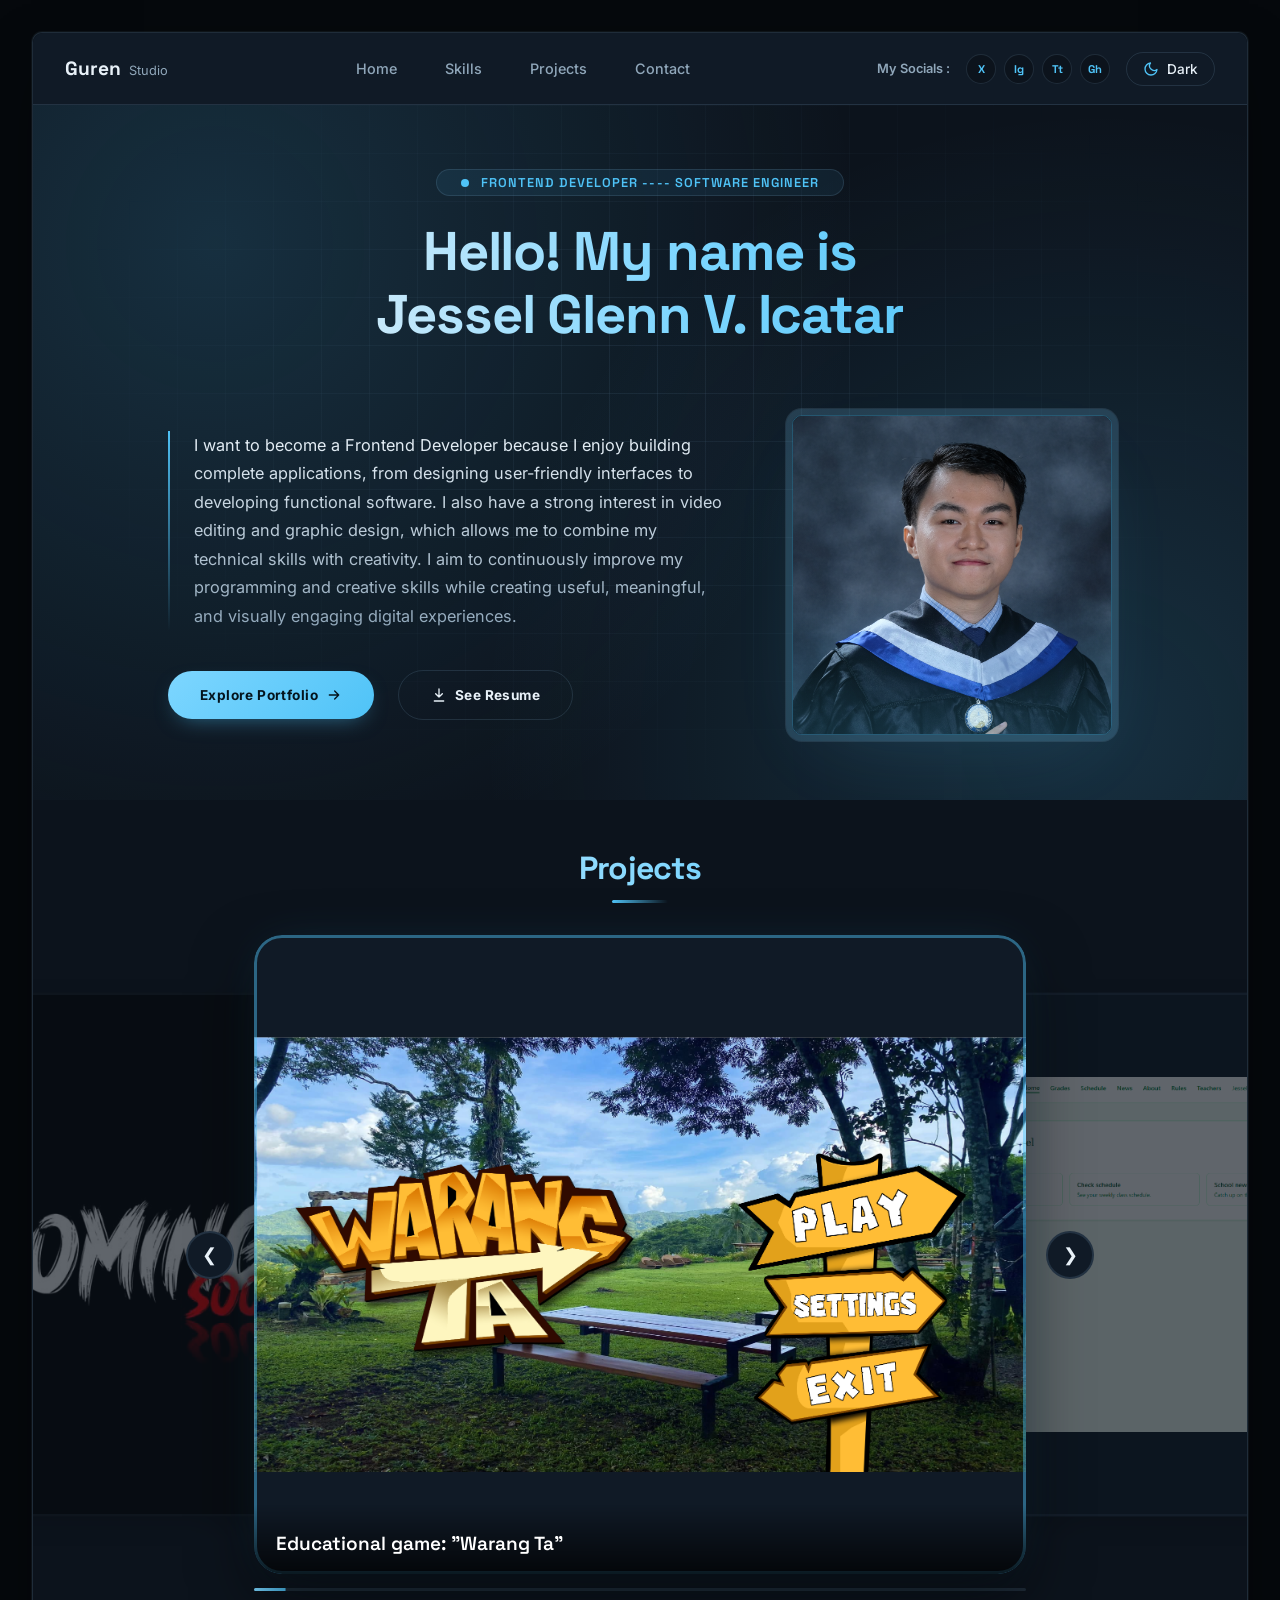
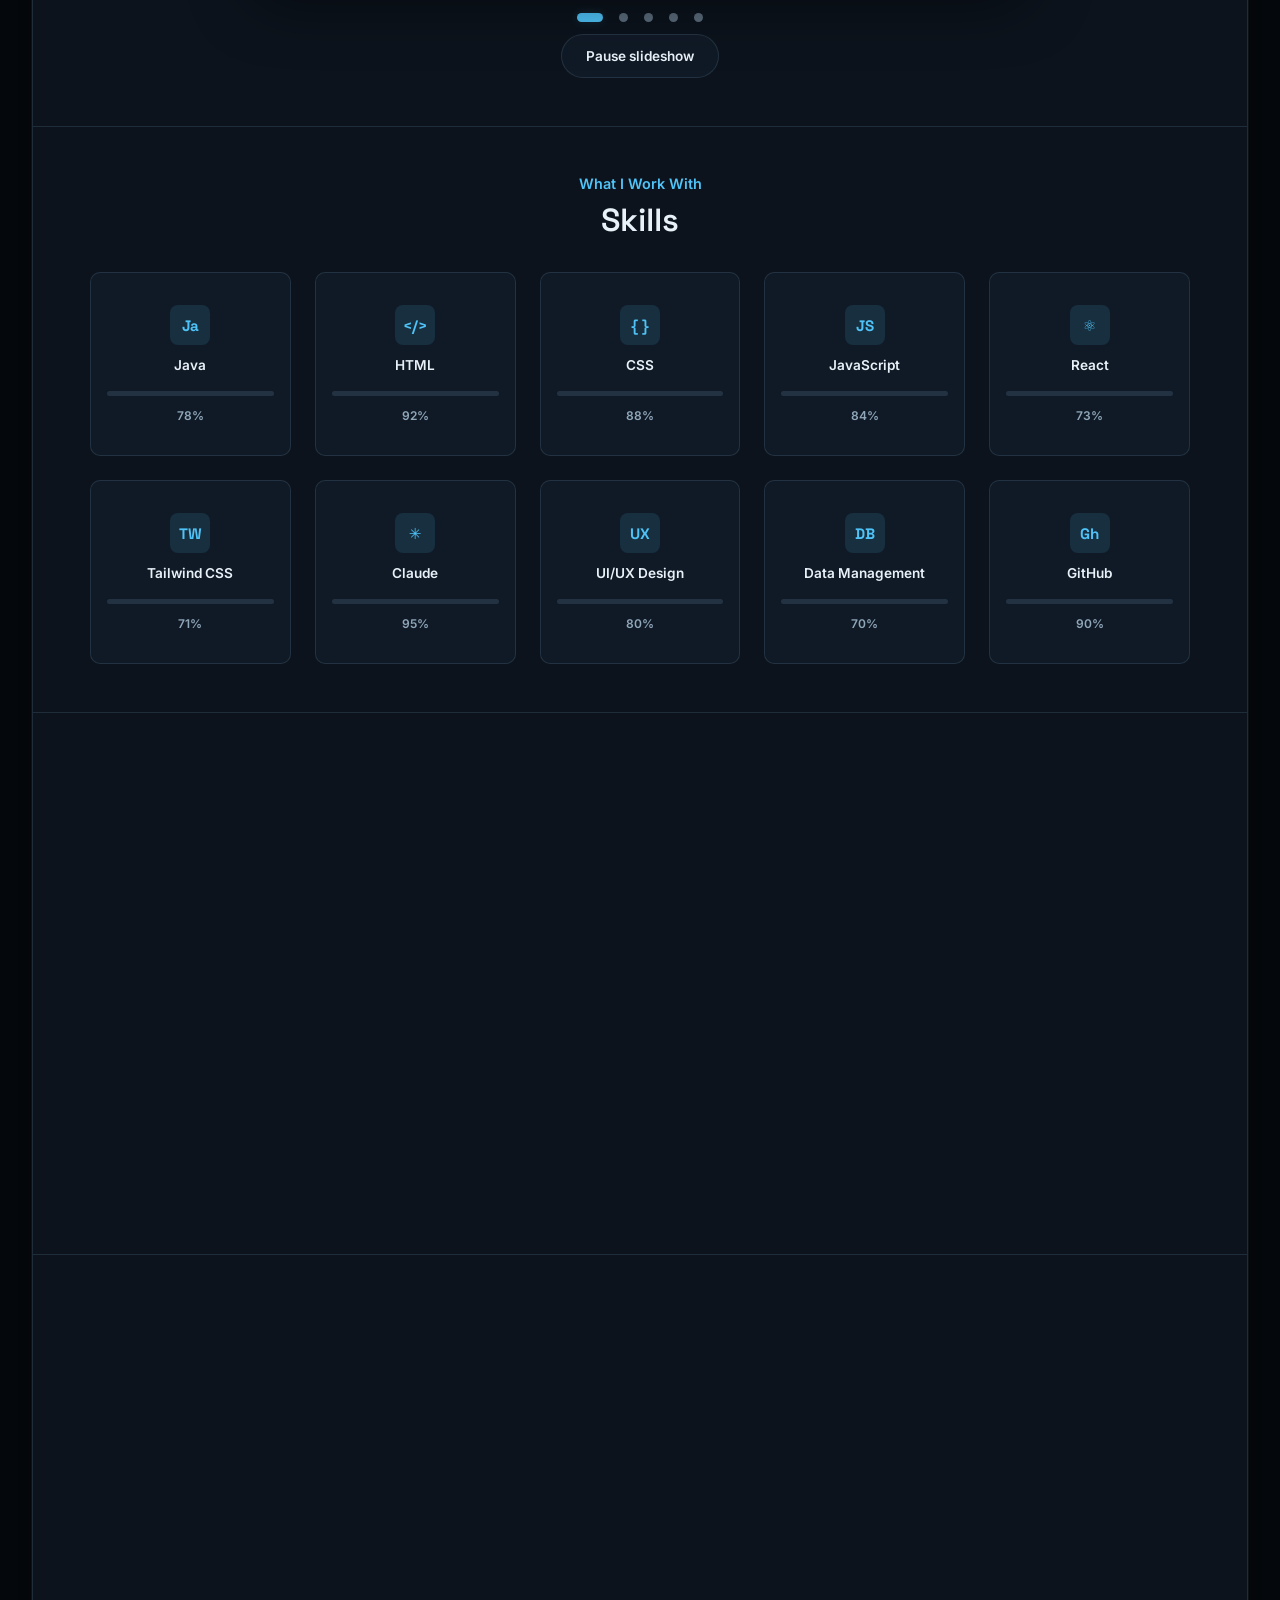
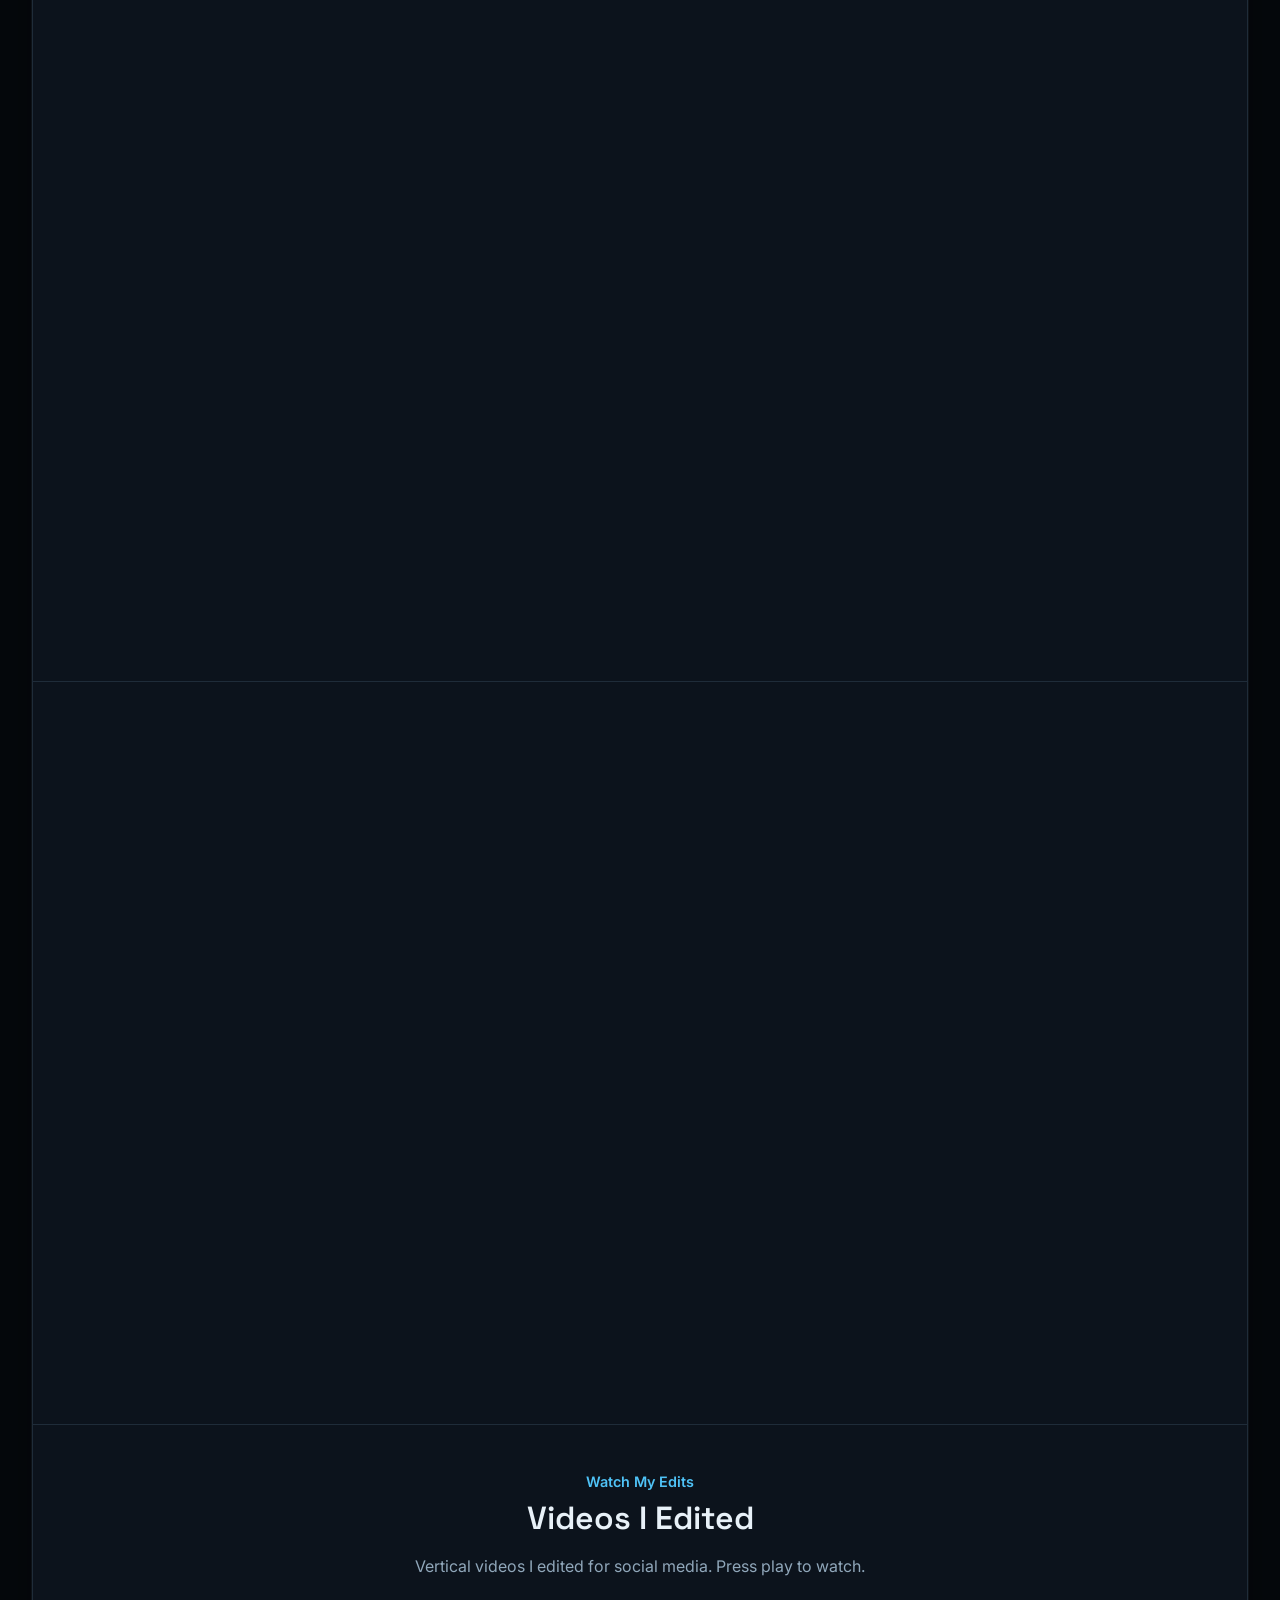
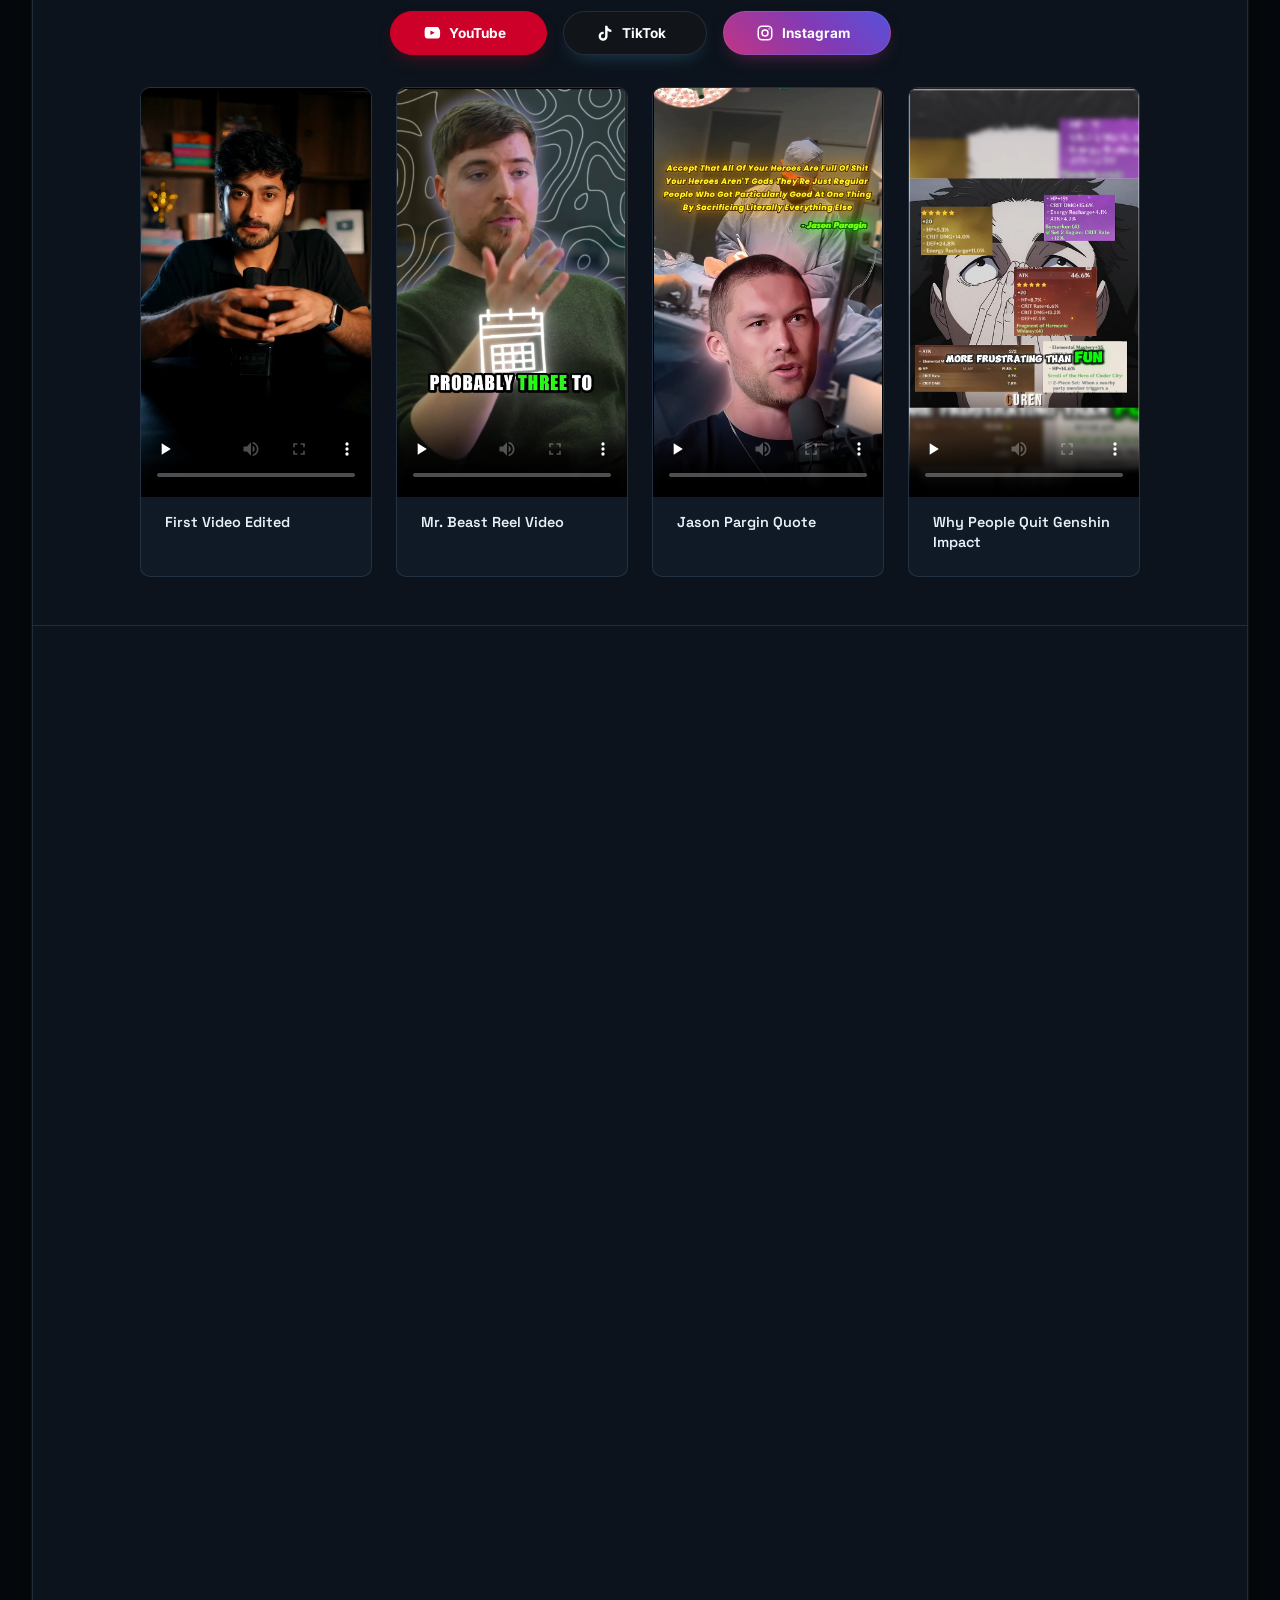
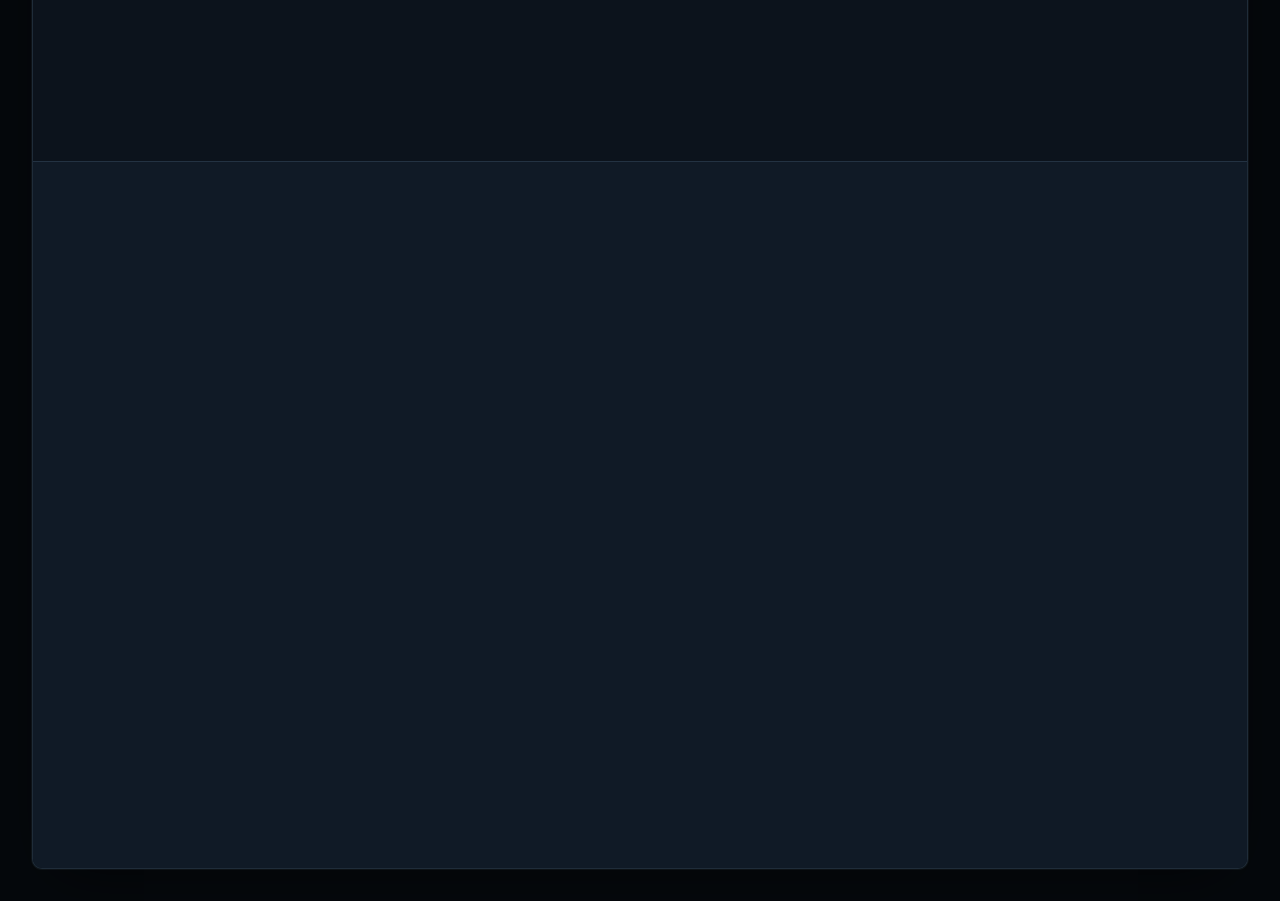
==== Components/index.html @ 1ee2975c "forgot to add video but now its fix" ====
<!DOCTYPE html>
<html lang="en">
<head>
    <meta charset="UTF-8">
    <meta name="viewport" content="width=device-width, initial-scale=1.0">
    <meta name="description" content="Portfolio of Jessel Glenn V. Icatar: frontend developer, video editor, and graphic designer from Kalibo, Aklan.">
    <meta name="theme-color" content="#05080c">
    <title>Guren Studio</title>

    <!-- Favicon: inline, so there is no extra request -->
    <link rel="icon" href="data:image/svg+xml,%3Csvg xmlns='http://www.w3.org/2000/svg' viewBox='0 0 32 32'%3E%3Crect width='32' height='32' rx='8' fill='%2305080c'/%3E%3Ccircle cx='16' cy='16' r='7' fill='%234fc3f7'/%3E%3C/svg%3E">

    <!-- Fonts: connect early, and load without blocking first paint -->
    <link rel="preconnect" href="https://fonts.googleapis.com">
    <link rel="preconnect" href="https://fonts.gstatic.com" crossorigin>
    <link rel="stylesheet" media="print" onload="this.media='all'"
          href="https://fonts.googleapis.com/css2?family=Inter:wght@400..700&family=Space+Grotesk:wght@500..700&display=swap">
    <noscript>
        <link rel="stylesheet" href="https://fonts.googleapis.com/css2?family=Inter:wght@400..700&family=Space+Grotesk:wght@500..700&display=swap">
    </noscript>

    <!-- CSS: one file (the slider styles are inside main.css now) -->
    <link rel="stylesheet" href="/CSS_Folder/main.css">

    <!-- The hero photo is the largest thing on screen, so fetch it first -->
    <link rel="preload" as="image" href="/images/Gradpic2.JPG" fetchpriority="high">
</head>
<body>
    <a class="skip-link" href="#main">Skip to content</a>

    <div class="main-section">

        <!-- ============================================
             HEADER
             ============================================ -->
        <header class="header-section">

            <div class="left-header-section">
                <span class="logo-name">Guren</span>
                <p>Studio</p>
            </div>

            <nav class="center-header-section" aria-label="Main">
                <a href="#home">Home</a>
                <a href="#skills">Skills</a>
                <a href="#projects">Projects</a>
                <a href="#contact">Contact</a>
            </nav>

            <div class="right-header-section">
                <p class="socials-label">My Socials :</p>
                <div class="social-section">
                    <a href="https://x.com/acting_guren" target="_blank" rel="noopener noreferrer" class="header-social-icon" aria-label="X (Twitter), opens in a new tab"><span aria-hidden="true">X</span></a>
                    <a href="https://www.instagram.com/guren_senpai_tv/" target="_blank" rel="noopener noreferrer" class="header-social-icon" aria-label="Instagram, opens in a new tab"><span aria-hidden="true">Ig</span></a>
                    <a href="https://www.tiktok.com/@guren_senpai" target="_blank" rel="noopener noreferrer" class="header-social-icon" aria-label="TikTok, opens in a new tab"><span aria-hidden="true">Tt</span></a>
                    <a href="https://github.com/Gen67" target="_blank" rel="noopener noreferrer" class="header-social-icon" aria-label="GitHub, opens in a new tab"><span aria-hidden="true">Gh</span></a>
                </div>

                <button type="button" class="theme-toggle" id="themeToggle" aria-label="Toggle light and dark mode" aria-pressed="false">
                    <svg id="themeIcon" viewBox="0 0 24 24" fill="none" stroke-width="2" stroke-linecap="round" stroke-linejoin="round" aria-hidden="true"></svg>
                    <span id="themeLabel">Dark</span>
                </button>
            </div>

        </header>

        <main id="main" tabindex="-1">

            <!-- ============================================
                 INTRO
                 ============================================ -->
            <section class="intro-section" id="home" aria-labelledby="intro-title">
                <div class="intro-text">
                    <p>Frontend Developer ---- Software Engineer</p>
                    <h1 id="intro-title">Hello! My name is Jessel Glenn V. Icatar</h1>
                </div>

                <div class="intro-details">
                    <div class="details-section">
                        <div class="details-text">
                            <p>I want to become a Frontend Developer because I enjoy building complete applications, from designing user-friendly interfaces to developing functional software. I also have a strong interest in video editing and graphic design, which allows me to combine my technical skills with creativity. I aim to continuously improve my programming and creative skills while creating useful, meaningful, and visually engaging digital experiences.</p>
                        </div>
                        <div class="button-intro-area">
                            <button type="button" class="btn-explore" id="exploreBtn">
                                Explore Portfolio
                                <svg viewBox="0 0 24 24" fill="none" stroke="currentColor" stroke-width="2" stroke-linecap="round" stroke-linejoin="round" aria-hidden="true">
                                    <path d="M5 12h14M13 6l6 6-6 6"></path>
                                </svg>
                            </button>

                            <a href="/images/Jessel-Glenn-Icatar-Resume.pdf" download="Jessel-Glenn-Icatar-Resume.pdf" class="btn-resume">
                                <svg viewBox="0 0 24 24" fill="none" stroke="currentColor" stroke-width="2" stroke-linecap="round" stroke-linejoin="round" aria-hidden="true">
                                    <path d="M12 3v12M7 10l5 5 5-5M5 21h14"></path>
                                </svg>
                                See Resume
                            </a>
                        </div>
                    </div>

                    <div class="my-image-frame">
                        <img src="/images/Gradpic2.JPG"
                             alt="Portrait of Jessel Glenn Icatar in a graduation gown"
                             class="my-image" fetchpriority="high" decoding="async">
                    </div>
                </div>
            </section>


            <!-- ============================================
                 PROJECTS SLIDER
                 ============================================ -->
            <section class="slider-wrap" id="projects" aria-labelledby="projects-title">
                <h2 id="projects-title">Projects</h2>

                <div class="slider" id="slider" tabindex="0" role="region" aria-roledescription="carousel" aria-label="Projects">
                    <div class="slides" id="slides">

                        <div class="slide" role="group" aria-roledescription="slide" aria-label="1 of 5">
                            <img src="../images/warangta.png"
                                 alt="Warang Ta game screenshot" decoding="async">
                            <div class="slide-frame-border"></div>
                            <div class="slide-caption">Educational game: "Warang Ta"</div>
                            <div class="slide-hover-info">
                                <h3 class="hover-info-title">Warang Ta</h3>
                                <p class="hover-info-desc">Warang Ta is an educational game about the history, culture, language, and tourist attractions of Kalibo, Aklan, featuring interactive quizzes and mini-games.</p>
                            </div>
                        </div>

                        <div class="slide" role="group" aria-roledescription="slide" aria-label="2 of 5">
                            <img src="../images/Enrollment.png"
                                 alt="Online enrollment system screenshot" decoding="async">
                            <div class="slide-frame-border"></div>
                            <div class="slide-caption">Online Enrollment System</div>
                            <div class="slide-hover-info">
                                <h3 class="hover-info-title">Online Enrollment</h3>
                                <p class="hover-info-desc">An online enrollment system where students can enroll, check grades, view schedules, and read school updates. Teachers can post schedules, grades, and school updates.</p>
                            </div>
                        </div>

                        <div class="slide" role="group" aria-roledescription="slide" aria-label="3 of 5">
                            <img src="../images/videoEditing.png"
                                 alt="Video editing sample" decoding="async">
                            <div class="slide-frame-border"></div>
                            <div class="slide-caption">Video Editing</div>
                            <div class="slide-hover-info">
                                <h3 class="hover-info-title">Video Editor</h3>
                                <p class="hover-info-desc">I edit videos for Shorts, Reels, and TikTok, with good pacing, color grading, and sound design.</p>
                            </div>
                        </div>

                        <div class="slide" role="group" aria-roledescription="slide" aria-label="4 of 5">
                            <img src="../images/TrackingSystem.png"
                                 alt="" decoding="async">
                            <div class="slide-frame-border"></div>
                            <div class="slide-caption">Tracking System</div>
                            <div class="slide-hover-info">
                                <h3 class="hover-info-title">Contract Tracking System</h3>
                                <p class="hover-info-desc">Developed a contract tracking system for PGSO to monitor contract status, track
                                                        required documents, and organize contract records. Designed the system to help
                                                        staff quickly check contract progress and identify incomplete requirements,
                                                        improving the efficiency of contract monitoring and document management</p>
                            </div>
                        </div>

                        <div class="slide" role="group" aria-roledescription="slide" aria-label="5 of 5">
                            <img src="../images/Coming soon.png"
                                 alt="" decoding="async">
                            <div class="slide-frame-border"></div>
                            <div class="slide-caption">Coming Soon</div>
                            <div class="slide-hover-info">
                                <h3 class="hover-info-title">Coming Soon</h3>
                                <p class="hover-info-desc">Another project is on the way.</p>
                            </div>
                        </div>

                    </div>

                    <button type="button" class="nav-btn prev-btn" id="prevBtn" aria-label="Previous slide">&#10094;</button>
                    <button type="button" class="nav-btn next-btn" id="nextBtn" aria-label="Next slide">&#10095;</button>
                </div>

                <div class="progress-track" aria-hidden="true">
                    <div class="progress-bar" id="progressBar"></div>
                </div>

                <div class="dots" id="dots"></div>

                <button type="button" class="slider-pause" id="pauseBtn">Pause slideshow</button>
            </section>

            <!-- ============================================
                 SKILLS
                 ============================================ -->
            <section class="skills-section" id="skills" aria-labelledby="skills-title">
                <div class="skills-heading">
                    <span class="eyebrow">What I Work With</span>
                    <h2 id="skills-title">Skills</h2>
                </div>

                <div class="skills-grid">
                    <div class="skill-card">
                        <div class="skill-icon" aria-hidden="true">Ja</div>
                        <p class="skill-name">Java</p>
                        <div class="skill-bar-track" aria-hidden="true">
                            <div class="skill-bar-fill" data-fill="78"></div>
                        </div>
                        <span class="skill-percent">78%</span>
                    </div>
                    <div class="skill-card">
                        <div class="skill-icon" aria-hidden="true">&lt;/&gt;</div>
                        <p class="skill-name">HTML</p>
                        <div class="skill-bar-track" aria-hidden="true">
                            <div class="skill-bar-fill" data-fill="92"></div>
                        </div>
                        <span class="skill-percent">92%</span>
                    </div>
                    <div class="skill-card">
                        <div class="skill-icon" aria-hidden="true">{ }</div>
                        <p class="skill-name">CSS</p>
                        <div class="skill-bar-track" aria-hidden="true">
                            <div class="skill-bar-fill" data-fill="88"></div>
                        </div>
                        <span class="skill-percent">88%</span>
                    </div>
                    <div class="skill-card">
                        <div class="skill-icon" aria-hidden="true">JS</div>
                        <p class="skill-name">JavaScript</p>
                        <div class="skill-bar-track" aria-hidden="true">
                            <div class="skill-bar-fill" data-fill="84"></div>
                        </div>
                        <span class="skill-percent">84%</span>
                    </div>
                    <div class="skill-card">
                        <div class="skill-icon" aria-hidden="true">⚛</div>
                        <p class="skill-name">React</p>
                        <div class="skill-bar-track" aria-hidden="true">
                            <div class="skill-bar-fill" data-fill="73"></div>
                        </div>
                        <span class="skill-percent">73%</span>
                    </div>
                    <div class="skill-card">
                        <div class="skill-icon" aria-hidden="true">TW</div>
                        <p class="skill-name">Tailwind CSS</p>
                        <div class="skill-bar-track" aria-hidden="true">
                            <div class="skill-bar-fill" data-fill="71"></div>
                        </div>
                        <span class="skill-percent">71%</span>
                    </div>
                    <div class="skill-card">
                        <div class="skill-icon" aria-hidden="true">✳</div>
                        <p class="skill-name">Claude</p>
                        <div class="skill-bar-track" aria-hidden="true">
                            <div class="skill-bar-fill" data-fill="95"></div>
                        </div>
                        <span class="skill-percent">95%</span>
                    </div>
                    <div class="skill-card">
                        <div class="skill-icon" aria-hidden="true">UX</div>
                        <p class="skill-name">UI/UX Design</p>
                        <div class="skill-bar-track" aria-hidden="true">
                            <div class="skill-bar-fill" data-fill="80"></div>
                        </div>
                        <span class="skill-percent">80%</span>
                    </div>
                    <div class="skill-card">
                        <div class="skill-icon" aria-hidden="true">DB</div>
                        <p class="skill-name">Data Management</p>
                        <div class="skill-bar-track" aria-hidden="true">
                            <div class="skill-bar-fill" data-fill="70"></div>
                        </div>
                        <span class="skill-percent">70%</span>
                    </div>
                    <div class="skill-card">
                        <div class="skill-icon" aria-hidden="true">Gh</div>
                        <p class="skill-name">GitHub</p>
                        <div class="skill-bar-track" aria-hidden="true">
                            <div class="skill-bar-fill" data-fill="90"></div>
                        </div>
                        <span class="skill-percent">90%</span>
                    </div>
                </div>
            </section>


            <!-- ============================================
                 CERTIFICATES & AWARDS
                 ============================================ -->
            <section class="credentials-section" id="credentials" aria-labelledby="credentials-title">
                <div class="credentials-heading">
                    <span class="eyebrow">Recognition</span>
                    <h2 id="credentials-title">Certificates &amp; Awards</h2>
                    <p class="credentials-lead">A few certifications, awards, and my diploma from throughout my studies and training.</p>
                </div>

                <div class="credentials-grid">

                    <a href="../images/Diploma.png" target="_blank" rel="noopener noreferrer" class="credential-card">
                        <span class="credential-badge">Diploma</span>
                        <div class="credential-thumb">
                            <img src="../images/Diploma.png"
                                 alt="Diploma" loading="lazy" decoding="async">
                        </div>
                        <div class="credential-info">
                            <h3 class="credential-title">Bachelor's Science in Computer Science</h3>
                            <p class="credential-issuer">Garcia College of Technology &middot; 2026</p>
                        </div>
                    </a>

                    <a href="../images/Digital Manager Certificate.png" target="_blank" rel="noopener noreferrer" class="credential-card">
                        <span class="credential-badge">Certificate</span>
                        <div class="credential-thumb">
                            <img src="../images/Digital Manager Certificate.png"
                                 alt="HubSpot Academy Social Media Marketing certificate" loading="lazy" decoding="async">
                        </div>
                        <div class="credential-info">
                            <h3 class="credential-title">Social Media Marketing</h3>
                            <p class="credential-issuer">HubSpot Academy &middot; 2026</p>
                        </div>
                    </a>

                    <a href="../images/OJT Cert.png" target="_blank" rel="noopener noreferrer" class="credential-card">
                        <span class="credential-badge">Certificate</span>
                        <div class="credential-thumb">
                            <img src="../images/OJT Cert.png"
                                 alt="On-the-Job Training completion certificate" loading="lazy" decoding="async">
                        </div>
                        <div class="credential-info">
                            <h3 class="credential-title">On-the-Job Training Completion</h3>
                            <p class="credential-issuer">Provincial General Services Office &middot; 2026</p>
                        </div>
                    </a>

                    <a href="../images/People'sChoice.png" target="_blank" rel="noopener noreferrer" class="credential-card">
                        <span class="credential-badge award">Award</span>
                        <div class="credential-thumb">
                            <img src="../images/People'sChoice.png"
                                 alt="People's Choice award for poster making" loading="lazy" decoding="async">
                        </div>
                        <div class="credential-info">
                            <h3 class="credential-title">The People's Choice</h3>
                            <p class="credential-issuer">Poster Making &middot; 2024</p>
                        </div>
                    </a>

                </div>
            </section>

            
            <!-- ============================================
                 WORK EXPERIENCE
                 ============================================ -->
            <section class="experience-section" id="experience" aria-labelledby="experience-title">
                <div class="experience-heading">
                    <span class="eyebrow">Where I've Worked</span>
                    <h2 id="experience-title">Work Experience</h2>
                </div>

                <div class="timeline">

                    <div class="timeline-item">
                        <div class="timeline-dot"></div>
                        <div class="timeline-card">
                            <h3 class="timeline-role">Supervising Administrative Officer Assistant</h3>
                            <p class="timeline-org">Provincial General Services Office (PGSO) &middot; On-the-Job Trainee</p>
                            <p class="timeline-desc">
                                Served as an On-the-Job Trainee (OJT) assistant to the Supervising Administrative Officer,
                                assisting with administrative tasks, document organization, data encoding, and daily
                                office operations while gaining professional workplace experience.
                            </p>
                            <div class="timeline-tags">
                                <span class="timeline-tag">Administrative Support</span>
                                <span class="timeline-tag">Data Encoding</span>
                                <span class="timeline-tag">Document Organization</span>
                            </div>
                        </div>
                    </div>

                    <div class="timeline-item">
                        <div class="timeline-dot"></div>
                        <div class="timeline-card">
                            <h3 class="timeline-role">Freelancer</h3>
                            <p class="timeline-org">Freelance Developer</p>
                            <p class="timeline-desc">
                                Worked as a freelance developer, assisting clients with websites and digital projects
                                while applying HTML, CSS, JavaScript, and basic programming skills. This experience
                                strengthened problem-solving, communication, time management, and client collaboration
                                while working independently and meeting project deadlines.
                            </p>
                            <div class="timeline-tags">
                                <span class="timeline-tag">HTML/CSS/JS</span>
                                <span class="timeline-tag">Client Collaboration</span>
                                <span class="timeline-tag">Time Management</span>
                            </div>
                        </div>
                    </div>

                    <div class="timeline-item">
                        <div class="timeline-dot"></div>
                        <div class="timeline-card">
                            <h3 class="timeline-role">Video Editor</h3>
                            <p class="timeline-org">Video Editing</p>
                            <p class="timeline-desc">
                                I have been a video editor from high school through college. I was assigned to make promotional videos for the school, and I made videos for birthdays, parties, and funerals, plus content for Facebook, Instagram, and TikTok.
                            </p>
                            <div class="timeline-tags">
                                <span class="timeline-tag">CapCut</span>
                                <span class="timeline-tag">Canva</span>
                                <span class="timeline-tag">Photoshop</span>
                            </div>
                        </div>
                    </div>

                </div>
            </section>
            <!-- ============================================
                 VIDEO EDITING
                 ============================================ -->
            <section class="video-section" id="editing" aria-labelledby="editing-title">
                <div class="video-heading">
                    <span class="eyebrow">See It In Action</span>
                    <h2 id="editing-title">Video Editing</h2>
                    <p class="video-lead" id="videoDesc">A short reel showing my approach to pacing and sound design.</p>
                </div>

                <div class="video-frame">
                    <!-- preload="none" keeps the video from downloading until someone presses play.
                         To add captions, export a .vtt file from CapCut and uncomment the <track> line. -->
                    <video
                        class="showcase-video"
                        controls
                        preload="none"
                        poster="../images/thumnail2.png"
                        aria-describedby="videoDesc">

                        <source src="../videos/Compress2.mp4" type="video/mp4">
                        <!-- <track kind="captions" src="../videos/Compress.en.vtt" srclang="en" label="English" default> -->

                        Your browser doesn't support embedded video.
                        <a href="../videos/Compress2.mp4">Download the video</a>
                    </video>
                </div>
            </section>

            <!-- Edit Section-->
                    <section class="edits-section" id="edits" aria-labelledby="edits-title">
            <div class="edits-heading">
                <span class="eyebrow">Watch My Edits</span>
                <h2 id="edits-title">Videos I Edited</h2>
                <p class="edits-lead">Vertical videos I edited for social media. Press play to watch.</p>

              <div class="channel-follow-row">
                    <a href="https://www.youtube.com/@guren_was_here" target="_blank" rel="noopener noreferrer" class="follow-btn follow-youtube">
                        <svg viewBox="0 0 24 24" fill="currentColor" aria-hidden="true"><path d="M21.6 7.2s-.21-1.5-.87-2.16c-.83-.87-1.76-.87-2.19-.92C15.4 4 12 4 12 4h-.01s-3.39 0-6.53.12c-.43.05-1.36.05-2.19.92-.66.66-.87 2.16-.87 2.16S2.18 9 2.18 10.8v1.68c0 1.8.22 3.6.22 3.6s.21 1.5.87 2.16c.83.87 1.92.84 2.4.93 1.74.17 7.33.22 7.33.22s3.4-.01 6.54-.13c.43-.05 1.36-.05 2.19-.92.66-.66.87-2.16.87-2.16s.22-1.8.22-3.6v-1.68c0-1.8-.22-3.6-.22-3.6zM9.95 14.6V8.8l5.6 2.9-5.6 2.9z"/></svg>
                        YouTube<span class="sr-only"> (opens in a new tab)</span>
                    </a>
                    <a href="https://www.tiktok.com/@guren_senpai" target="_blank" rel="noopener noreferrer" class="follow-btn follow-tiktok">
                        <svg viewBox="0 0 24 24" fill="currentColor" aria-hidden="true"><path d="M16.6 5.82c-.87-.96-1.35-2.2-1.35-3.52h-3.07v13.9c0 1.56-1.27 2.83-2.83 2.83a2.83 2.83 0 0 1-2.83-2.83 2.83 2.83 0 0 1 2.83-2.83c.3 0 .58.05.85.14V10.4a6 6 0 0 0-.85-.06A5.95 5.95 0 0 0 3.5 16.3a5.95 5.95 0 0 0 5.95 5.95 5.95 5.95 0 0 0 5.95-5.95V9.1a8.7 8.7 0 0 0 5.08 1.63V7.66a5.33 5.33 0 0 1-3.88-1.84z"/></svg>
                        TikTok<span class="sr-only"> (opens in a new tab)</span>
                    </a>
                    <a href="https://www.instagram.com/acting_guren/" target="_blank" rel="noopener noreferrer" class="follow-btn follow-instagram">
                        <svg viewBox="0 0 24 24" fill="none" stroke="currentColor" stroke-width="2" stroke-linecap="round" stroke-linejoin="round" aria-hidden="true">
                            <rect x="3" y="3" width="18" height="18" rx="5"></rect>
                            <circle cx="12" cy="12" r="4"></circle>
                            <circle cx="17.5" cy="6.5" r="1" fill="currentColor" stroke="none"></circle>
                        </svg>
                        Instagram<span class="sr-only"> (opens in a new tab)</span>
                    </a>
                </div>
            </div>

            <ul class="edits-grid">

        
                <li class="edit-card">
                    <div class="edit-media">
                        <video class="edit-video" controls playsinline preload="none"
                            poster="../images/Posters/first Video.png"
                            aria-label="Edited video: Paimon can't catch that">
                            <source src="../videos/first.mp4" type="video/mp4">
                            Your browser doesn't support embedded video.
                            <a href="../videos/first.mp4">Download the video</a>
                        </video>
                    </div>
                    <div class="edit-info">
                        <h3 class="edit-title">First Video Edited</h3>
                    </div>
                </li>
                        <li class="edit-card">
                    <div class="edit-media">
                        <video class="edit-video" controls playsinline preload="none"
                            poster="../images/Posters/mrbeast.png"
                            aria-label="Edited video: The Mora Game - SFX re-edit">
                            <source src="../videos/mrbeastPort.mp4" type="video/mp4">
                            Your browser doesn't support embedded video.
                            <a href="../videos/edits/mora-game.mp4">Download the video</a>
                        </video>
                    </div>
                    <div class="edit-info">
                        <h3 class="edit-title">Mr. Beast Reel Video</h3>
                    </div>
                </li>

                <li class="edit-card">
                    <div class="edit-media">
                        <video class="edit-video" controls playsinline preload="none"
                            poster="../images/Posters/quote.png"
                            aria-label="Edited video: He's happy for her">
                            <source src="../videos/jason.mp4" type="video/mp4">
                            Your browser doesn't support embedded video.
                            <a href="../videos/edits/happy-for-her.mp4">Download the video</a>
                        </video>
                    </div>
                    <div class="edit-info">
                        <h3 class="edit-title">Jason Pargin Quote</h3>
                    </div>
                </li>

                <li class="edit-card">
                    <div class="edit-media">
                        <video class="edit-video" controls playsinline preload="none"
                            poster="../images/Posters/genshinQuit.png"
                            aria-label="Edited video: Traveler and Childe's Master">
                            <source src="../videos/1123.mp4" type="video/mp4">
                            Your browser doesn't support embedded video.
                            <a href="../videos/edits/childe-master.mp4">Download the video</a>
                        </video>
                    </div>
                    <div class="edit-info">
                        <h3 class="edit-title">Why People Quit Genshin Impact</h3>
                    </div>
                </li>

            </ul>
        </section>


            <!-- ============================================
                 GRAPHIC DESIGNS
                 ============================================ -->
            <section class="designs-section" id="designs" aria-labelledby="designs-title">
                <div class="designs-heading">
                    <span class="eyebrow">Visual Work</span>
                    <h2 id="designs-title">Graphic Designs</h2>
                    <p class="designs-lead">A few pieces showing my range across branding, social media, and print layouts.</p>
                </div>

                <div class="designs-grid">

                    <div class="design-card" tabindex="0" role="group" aria-label="Poster Design">
                        <img src="../images/Poster Media.png"
                             alt="Poster design" loading="lazy" decoding="async">
                        <div class="design-overlay">
                            <h3 class="design-title">Poster Design</h3>
                            <p class="design-category">Print &middot; Layout Design</p>
                        </div>
                    </div>

                    <div class="design-card" tabindex="0" role="group" aria-label="Event Poster">
                        <img src="../images/Event Poster.png"
                             alt="Event poster" loading="lazy" decoding="async">
                        <div class="design-overlay">
                            <h3 class="design-title">Event Poster</h3>
                            <p class="design-category">Social Media Design</p>
                        </div>
                    </div>

                    <div class="design-card" tabindex="0" role="group" aria-label="Social Media Post">
                        <img src="../images/Social Media Post.png"
                             alt="Social media post design" loading="lazy" decoding="async">
                        <div class="design-overlay">
                            <h3 class="design-title">Social Media Post</h3>
                            <p class="design-category">Social Media Design</p>
                        </div>
                    </div>

                    <div class="design-card" tabindex="0" role="group" aria-label="Web Banner">
                        <img src="../images/Banner Design.png"
                             alt="Banner design" loading="lazy" decoding="async">
                        <div class="design-overlay">
                            <h3 class="design-title">Web Banner</h3>
                            <p class="design-category">Digital Ad Design</p>
                        </div>
                    </div>

                    <div class="design-card" tabindex="0" role="group" aria-label="Business Card">
                        <img src="../images/Business Card.png"
                             alt="Business card design" loading="lazy" decoding="async">
                        <div class="design-overlay">
                            <h3 class="design-title">Business Card</h3>
                            <p class="design-category">Print &middot; Branding</p>
                        </div>
                    </div>

                    <div class="design-card" tabindex="0" role="group" aria-label="Video Thumbnail">
                        <img src="../images/YTThumbnail.png"
                             alt="Video thumbnail design" loading="lazy" decoding="async">
                        <div class="design-overlay">
                            <h3 class="design-title">Video Thumbnail</h3>
                            <p class="design-category">Social Media Design</p>
                        </div>
                    </div>

                </div>
            </section>


        </main>


        <!-- ============================================
             FOOTER & CONTACT
             ============================================ -->
        <footer class="site-footer" id="contact">

            <div class="footer-hire">
                <span class="eyebrow">Let's Work Together</span>
                <h2>Would you like to hire me?</h2>
                <p class="footer-lead">Send a message and I'll get back to you as soon as I can — whether it's a full project, a quick freelance gig, or just a question.</p>

                <form id="contactForm" class="contact-form">
                    <div class="form-row">
                        <label for="user_name" class="sr-only">Your name</label>
                        <input type="text" id="user_name" name="user_name" placeholder="Your name" autocomplete="name" required>

                        <label for="user_email" class="sr-only">Your email</label>
                        <input type="email" id="user_email" name="user_email" placeholder="Your email" autocomplete="email" required>
                    </div>

                    <label for="message" class="sr-only">Tell me about the project</label>
                    <textarea id="message" name="message" rows="4" placeholder="Tell me about the project..." required></textarea>

                    <div class="form-action-row">
                        <button type="submit" class="btn btn-primary" id="sendBtn">Send Message</button>
                        <p class="form-status" id="formStatus" role="status" aria-live="polite"></p>
                    </div>
                </form>
            </div>

            <div class="footer-socials">
                <h3>Find Me Elsewhere</h3>
                <div class="social-links">
                    <a href="https://x.com/acting_guren" target="_blank" rel="noopener noreferrer" class="social-link">
                        <span class="social-icon" aria-hidden="true">X</span> Twitter<span class="sr-only"> (opens in a new tab)</span>
                    </a>
                    <a href="https://www.instagram.com/guren_senpai_tv/" target="_blank" rel="noopener noreferrer" class="social-link">
                        <span class="social-icon" aria-hidden="true">Ig</span> Instagram<span class="sr-only"> (opens in a new tab)</span>
                    </a>
                    <a href="https://www.tiktok.com/@guren_senpai" target="_blank" rel="noopener noreferrer" class="social-link">
                        <span class="social-icon" aria-hidden="true">Tt</span> TikTok<span class="sr-only"> (opens in a new tab)</span>
                    </a>
                    <a href="https://github.com/Gen67" target="_blank" rel="noopener noreferrer" class="social-link">
                        <span class="social-icon" aria-hidden="true">Gh</span> GitHub<span class="sr-only"> (opens in a new tab)</span>
                    </a>
                </div>
            </div>

            <div class="footer-bottom">
                <p>&copy; <span id="footerYear"></span> Jessel Glenn V. Icatar. All rights reserved.</p>
            </div>

        </footer>

    </div>
    <script src="skills-animate.js" defer></script>
    <script src="../Script/code.js"></script>
</body>
</html>
---- CSS_Folder/main.css ----
/* ============================================
   TABLE OF CONTENTS
   01 — Main (tokens, reset, base, container)
   02 — Header
   03 — Intro Section
   04 — Projects Slider
   05 — Skills
   06 — Certificates & Awards
   07 — Video Editing
   08 — Graphic Designs
   09 — YouTube & TikTok (Channels)
   10 — Work Experience
   11 — Site Footer & Contact
   12 — Skeleton Loaders
   13 — Accessibility
   14 — @media (Responsive)

   Fonts are loaded from the <head> in index.html
   (not with @import, which slows down first paint).
   ============================================ */


/* ============================================
   01 — MAIN
   Tokens, reset, body, .main-section
   ============================================ */

:root {
    /* Spacing */
    --space-3xs: 4px;
    --space-2xs: 8px;
    --space-xs: 12px;
    --space-sm: 16px;
    --space-md: 24px;
    --space-lg: 32px;
    --space-xl: 48px;
    --space-2xl: 64px;

    /* Layout */
    --radius: 10px;
    --header-height: 4.5rem;

    /* Fonts (with system fallbacks so text never waits for the web font) */
    --font-display: 'Space Grotesk', system-ui, sans-serif;
    --font-body: 'Inter', system-ui, -apple-system, 'Segoe UI', sans-serif;

    /* Colors — dark (default) */
    color-scheme: dark;
    --bg: #05080c;
    --surface: #0c131c;
    --surface-raised: #101a26;
    --border: rgba(148, 197, 235, 0.14);
    --field-border: rgba(148, 197, 235, 0.45);
    --text: #e8f1f8;
    --text-muted: #90a7ba;
    --accent: #4fc3f7;
    --accent-strong: #7dd6ff;
    --accent-text: #04141d;
    --accent-rgb: 79, 195, 247;   /* same color as --accent, for rgba() tints */
    --success: #4ade80;
    --error: #f87171;
    --shadow: 0 0 0 1px rgba(148, 197, 235, 0.06), 0 20px 60px -20px rgba(0, 0, 0, 0.6);

    /* Slider */
    --frame-radius: 28px;
    --transition-speed: 550ms;
    --ease-smooth: cubic-bezier(0.22, 1, 0.36, 1);
    --side-opacity: 0.35;
    --side-scale: 0.82;
    --dot-inactive: rgba(144, 167, 186, 0.6);
}

/* Colors — light (accent colors are deep enough to pass 4.5:1 on white) */
html[data-theme="light"] {
    color-scheme: light;
    --bg: #e6f1fa;
    --surface: #ffffff;
    --surface-raised: #f1f8fd;
    --border: rgba(7, 89, 133, 0.16);
    --field-border: rgba(7, 89, 133, 0.5);
    --text: #06182a;
    --text-muted: #456078;
    --accent: #0369a1;
    --accent-strong: #075985;
    --accent-text: #ffffff;
    --accent-rgb: 3, 105, 161;    /* same color as --accent, for rgba() tints */
    --success: #15803d;
    --error: #b91c1c;
    --shadow: 0 0 0 1px rgba(7, 89, 133, 0.07), 0 24px 50px -26px rgba(7, 89, 133, 0.3);

    --dot-inactive: rgba(7, 89, 133, 0.5);
}

* {
    margin: 0;
    box-sizing: border-box;
}

body {
    min-height: 100vh;
    background-color: var(--bg);
    display: flex;
    font-family: var(--font-body);
    color: var(--text);
    padding: var(--space-lg);
    transition: background-color 0.2s ease, color 0.2s ease;
}

/* Light mode: a soft sky-blue glow at the top of the page */
html[data-theme="light"] body {
    background-image: radial-gradient(ellipse at 50% -10%, rgba(56, 189, 248, 0.22), transparent 55%);
    background-repeat: no-repeat;
}

.main-section {
    display: flex;
    flex-direction: column;
    width: 100%;
    max-width: 100%;
    background-color: var(--surface);
    border: 1px solid var(--border);
    box-shadow: var(--shadow);
    border-radius: var(--radius);
    position: relative;
    overflow: hidden;
    transition: background-color 0.2s ease, border-color 0.2s ease;
}

main:focus {
    outline: none;
}


/* ============================================
   02 — HEADER
   ============================================ */

.header-section {
    display: flex;
    flex-direction: row;
    align-items: center;
    justify-content: space-between;
    min-height: var(--header-height);
    padding: 0 var(--space-lg);
    background-color: var(--surface-raised);
    border-bottom: 1px solid var(--border);
    border-top-left-radius: var(--radius);
    border-top-right-radius: var(--radius);
    gap: var(--space-md);
}


/* --- Left — logo --- */

.left-header-section {
    display: flex;
    align-items: baseline;
    gap: var(--space-2xs);
    flex-shrink: 0;
}

.logo-name {
    font-family: var(--font-display);
    font-size: 1.2rem;
    font-weight: 700;
    color: var(--text);
}

.left-header-section p {
    font-size: 0.8rem;
    color: var(--text-muted);
    margin: 0;
}


/* --- Center — nav --- */

.center-header-section {
    display: flex;
    align-items: center;
    gap: var(--space-lg);
}

.center-header-section a {
    display: inline-block;
    padding: var(--space-3xs) var(--space-2xs);
    color: var(--text-muted);
    text-decoration: none;
    font-size: 0.9rem;
    font-weight: 500;
    transition: color 0.15s ease;
}

.center-header-section a:hover,
.center-header-section a:focus-visible {
    color: var(--accent);
}

.center-header-section a:focus-visible {
    outline: 2px solid var(--accent);
    outline-offset: 2px;
    border-radius: 4px;
}


/* --- Right — socials + theme toggle --- */

.right-header-section {
    display: flex;
    align-items: center;
    gap: var(--space-sm);
    flex-shrink: 0;
}

.socials-label {
    font-size: 0.8rem;
    font-weight: 600;
    color: var(--text-muted);
    margin: 0;
    white-space: nowrap;
}

.social-section {
    display: flex;
    align-items: center;
    gap: var(--space-2xs);
}

.header-social-icon {
    display: inline-flex;
    align-items: center;
    justify-content: center;
    width: 30px;
    height: 30px;
    border-radius: 50%;
    background-color: var(--surface);
    border: 1px solid var(--border);
    color: var(--accent);
    font-family: var(--font-display);
    font-weight: 700;
    font-size: 0.7rem;
    text-decoration: none;
    transition: border-color 0.2s ease, transform 0.2s ease, background-color 0.2s ease;
}

.header-social-icon:hover {
    border-color: var(--accent);
    background-color: rgba(var(--accent-rgb), 0.12);
    transform: translateY(-2px);
}

.header-social-icon:focus-visible {
    outline: 2px solid var(--accent);
    outline-offset: 2px;
}

.theme-toggle {
    display: inline-flex;
    align-items: center;
    gap: var(--space-2xs);
    padding: var(--space-2xs) var(--space-sm);
    background-color: transparent;
    border: 1px solid var(--border);
    border-radius: 999px;
    color: var(--text);
    font-family: var(--font-body);
    font-size: 0.85rem;
    font-weight: 500;
    cursor: pointer;
    transition: border-color 0.15s ease, background-color 0.15s ease;
}

.theme-toggle:hover {
    border-color: var(--accent);
    background-color: rgba(var(--accent-rgb), 0.08);
}

.theme-toggle:focus-visible {
    outline: 2px solid var(--accent);
    outline-offset: 2px;
}

.theme-toggle svg {
    width: 16px;
    height: 16px;
    stroke: var(--accent);
    flex-shrink: 0;
}


/* ============================================
   03 — INTRO SECTION
   ============================================ */

.intro-section {
    /* The name fades from the text color into the accent. It ends on the
       full accent color (not a see-through tint) so the last letters
       keep enough contrast. */
    --intro-fade-text: linear-gradient(90deg, var(--text) 0%, var(--accent-strong) 55%, var(--accent) 100%);
    --intro-glow: rgba(var(--accent-rgb), 0.16);

    position: relative;
    display: flex;
    flex-direction: column;
    align-items: center;
    justify-content: center;

    width: 100%;

    background:
        radial-gradient(circle at 15% 20%, var(--intro-glow), transparent 55%),
        radial-gradient(circle at 88% 90%, var(--intro-glow), transparent 50%),
        var(--surface);
    padding: clamp(var(--space-xl), 6vw, var(--space-2xl));
    box-sizing: border-box;
    overflow: hidden;
}

/* Faint grid that fades out toward the edges */
.intro-section::before {
    content: "";
    position: absolute;
    inset: 0;
    background-image:
        linear-gradient(var(--border) 1px, transparent 1px),
        linear-gradient(90deg, var(--border) 1px, transparent 1px);
    background-size: 48px 48px;
    -webkit-mask-image: radial-gradient(ellipse at 50% 40%, #000 0%, transparent 70%);
    mask-image: radial-gradient(ellipse at 50% 40%, #000 0%, transparent 70%);
    opacity: 0.6;
    pointer-events: none;
}


/* --- Intro heading block --- */

.intro-text {
    position: relative;
    z-index: 1;
    max-width: 800px;
    margin: 0 auto clamp(var(--space-xl), 6vw, var(--space-2xl));
    text-align: center;
}

/* "Frontend Developer ---- Software Engineer" becomes a pill */
.intro-text p {
    display: inline-flex;
    align-items: center;
    gap: var(--space-xs);
    padding: var(--space-3xs) var(--space-md);
    margin-bottom: var(--space-md);
    background-color: rgba(var(--accent-rgb), 0.08);
    border: 1px solid var(--border);
    border-radius: 999px;
    color: var(--accent);
    font-family: var(--font-display);
    font-size: 0.8rem;
    font-weight: 600;
    letter-spacing: 0.08em;
    text-transform: uppercase;
}

.intro-text p::before {
    content: "";
    width: 8px;
    height: 8px;
    flex-shrink: 0;
    border-radius: 50%;
    background-color: var(--accent);
    animation: intro-pulse 2.4s ease-out infinite;
}

@keyframes intro-pulse {
    0%   { box-shadow: 0 0 0 0 rgba(var(--accent-rgb), 0.5); }
    70%  { box-shadow: 0 0 0 8px rgba(var(--accent-rgb), 0); }
    100% { box-shadow: 0 0 0 0 rgba(var(--accent-rgb), 0); }
}

/* Name — text color fading into sky blue */
.intro-text h1 {
    font-family: var(--font-display);
    font-size: clamp(1.9rem, 5vw, 3.4rem);
    font-weight: 700;
    line-height: 1.15;
    letter-spacing: -0.02em;
    padding-bottom: 0.1em;
    text-wrap: balance;
    background-image: var(--intro-fade-text);
    -webkit-background-clip: text;
    background-clip: text;
    -webkit-text-fill-color: transparent;
    color: transparent;
}


/* --- Intro details (photo + text) --- */

.intro-details {
    position: relative;
    z-index: 1;
    display: flex;
    align-items: center;
    justify-content: center;
    gap: clamp(var(--space-lg), 5vw, var(--space-2xl));
    width: 100%;
    max-width: 1000px;
    margin: 0 auto;
}

/* Photo — soft ring, glow, and a sky-blue fade from the bottom */
.my-image-frame {
    position: relative;
    width: clamp(150px, 25vw, 320px);
    aspect-ratio: 1 / 1;
    max-width: 100%;
    flex-shrink: 1;
    border-radius: var(--radius);
    border: 1px solid rgba(var(--accent-rgb), 0.35);
    box-shadow:
        0 0 0 6px rgba(var(--accent-rgb), 0.07),
        0 0 0 7px var(--border),
        0 30px 80px -30px var(--intro-glow);
    overflow: hidden; /* clips the zoomed image to the rounded frame */
}

.my-image-frame::before {
    content: "";
    position: absolute;
    inset: 0;
    z-index: 1;
    pointer-events: none;
    background: linear-gradient(to top, rgba(var(--accent-rgb), 0.22) 0%, transparent 45%);
}

.my-image {
    width: 100%;
    height: 100%;
    object-fit: cover;
    object-position: 50% 15%;
    transform: scale(1.35);
    transform-origin: 50% 15%;
    display: block;
    image-rendering: auto;
}

.details-section {
    width: 100%;
    max-width: 35rem;
    padding: var(--space-sm) 0;
    box-sizing: border-box;
    margin: 0;
    display: flex;
    flex-direction: column;
    justify-content: center;
    gap: var(--space-sm);
}

/* Paragraph — fading bar on the left, text eases from bright to muted */
.details-text {
    width: 100%;
    max-width: 35rem;
    margin: 0;
    padding-left: var(--space-md);
    border-left: 2px solid transparent;
    border-image: linear-gradient(to bottom, var(--accent), transparent) 1;
    overflow-wrap: break-word;
    word-wrap: break-word;
    color: var(--text-muted);
    line-height: 1.75;
}

.details-text h1,
.details-text h2,
.details-text h3 {
    font-family: var(--font-display);
    color: var(--text);
    font-weight: 600;
    line-height: 1.2;
    margin-bottom: var(--space-xs);
}

.details-text .eyebrow {
    color: var(--accent);
    font-weight: 600;
    font-size: 0.9rem;
    margin-bottom: var(--space-2xs);
    display: block;
}

.details-text p {
    margin-bottom: var(--space-sm);
    font-size: 1.02rem;
    background-image: linear-gradient(180deg, var(--text) 0%, var(--text-muted) 100%);
    -webkit-background-clip: text;
    background-clip: text;
    -webkit-text-fill-color: transparent;
    color: transparent;
}

.details-text p:last-child {
    margin-bottom: 0;
}


/* --- Intro buttons --- */

.button-intro-area {
    display: flex;
    align-items: center;
    gap: var(--space-md);
    margin-top: var(--space-md);
    flex-wrap: wrap;
}

/* Shared button-ish sizing/behavior for both */
.btn-explore,
.btn-resume {
    display: inline-flex;
    align-items: center;
    gap: var(--space-2xs);
    font-family: var(--font-body);
    font-weight: 700;
    font-size: 0.85rem;
    letter-spacing: 0.03em;
    padding: var(--space-sm) var(--space-lg);
    border-radius: 999px;
    cursor: pointer;
    text-decoration: none;
    white-space: nowrap;
    transition: transform 0.2s var(--ease-smooth),
                box-shadow 0.2s ease,
                border-color 0.2s ease,
                background-color 0.2s ease,
                color 0.2s ease;
}

.btn-explore svg,
.btn-resume svg {
    width: 16px;
    height: 16px;
    flex-shrink: 0;
    transition: transform 0.2s var(--ease-smooth);
}

/* Primary — sky-blue fade, the main call to action */
.btn-explore {
    background-color: var(--accent);
    background-image: linear-gradient(135deg, var(--accent-strong) 0%, var(--accent) 100%);
    color: var(--accent-text);
    border: none;
    box-shadow: 0 8px 22px -10px rgba(var(--accent-rgb), 0.55);
}

.btn-explore:hover {
    transform: translateY(-2px);
    box-shadow: 0 14px 30px -10px rgba(var(--accent-rgb), 0.65);
}

.btn-explore:hover svg {
    transform: translateX(3px);
}

.btn-explore:active {
    transform: translateY(0);
}

.btn-explore:focus-visible {
    outline: 2px solid var(--accent);
    outline-offset: 3px;
}

/* Secondary — outline/ghost, for the resume download */
.btn-resume {
    background-color: transparent;
    color: var(--text);
    border: 1px solid var(--border);
}

.btn-resume:hover {
    border-color: var(--accent);
    background-color: rgba(var(--accent-rgb), 0.08);
    color: var(--accent);
    transform: translateY(-2px);
}

.btn-resume:hover svg {
    transform: translateY(2px);
}

.btn-resume:active {
    transform: translateY(0);
}

.btn-resume:focus-visible {
    outline: 2px solid var(--accent);
    outline-offset: 3px;
}


/* ============================================
   04 — PROJECTS SLIDER
   ============================================ */

.slider-wrap {
    width: 100%;
    max-width: 1200px;
    margin: 0 auto;
    padding: var(--space-xl) var(--space-lg);
    scroll-margin-top: var(--header-height, 80px);
}

/* "My Work" heading */
.slider-wrap h2 {
    text-align: center;
    margin-bottom: var(--space-lg);
    font-family: var(--font-display);
    font-size: clamp(1.4rem, 3vw, 2rem);
    font-weight: 700;
    letter-spacing: -0.02em;
    background-image: linear-gradient(90deg, var(--text) 0%, var(--accent-strong) 55%, var(--accent) 100%);
    -webkit-background-clip: text;
    background-clip: text;
    -webkit-text-fill-color: transparent;
    color: transparent;
}

.slider-wrap h2::after {
    content: "";
    display: block;
    width: 56px;
    height: 3px;
    margin: var(--space-xs) auto 0;
    border-radius: 999px;
    background-image: linear-gradient(90deg, var(--accent) 0%, transparent 100%);
}

.slider {
    position: relative;
    width: 100%;
    aspect-ratio: 16 / 9;
    display: flex;
    align-items: center;
    justify-content: center;
    margin: 0 auto;
    touch-action: pan-y;
    outline: none;
}

.slides {
    position: relative;
    width: 68%;
    height: 100%;
    margin: 0 auto;
}

.slide {
    position: absolute;
    inset: 0;
    border-radius: var(--frame-radius);
    overflow: hidden;

    opacity: 0;
    transform: scale(var(--side-scale)) translate3d(0, 0, 0);

    /* Only animate transform + opacity — the cheap ones for the browser to
       composite on a separate layer, which keeps this smooth on lower-end
       devices. */
    transition:
        opacity var(--transition-speed) var(--ease-smooth),
        transform var(--transition-speed) var(--ease-smooth);
    will-change: transform, opacity;

    pointer-events: none;

    box-shadow: 0 10px 30px rgba(0, 0, 0, 0.35);
    background-color: var(--surface);
}

.slide.prev-slide {
    opacity: var(--side-opacity);
    transform: scale(var(--side-scale)) translate3d(-78%, 0, 0);
    z-index: 1;
}

.slide.next-slide {
    opacity: var(--side-opacity);
    transform: scale(var(--side-scale)) translate3d(78%, 0, 0);
    z-index: 1;
}

.slide.active {
    opacity: 1;
    transform: scale(1) translate3d(0, 0, 0);

    pointer-events: auto;
    z-index: 2;

    /* Soft sky-blue glow around the active slide */
    box-shadow:
        0 25px 60px rgba(0, 0, 0, 0.5),
        0 0 50px -12px rgba(var(--accent-rgb), 0.16);
}

.slide img {
    width: 100%;
    height: 100%;
    object-fit: contain;
    object-position: center;
    background-color: var(--surface-raised);
    display: block;
    user-select: none;
    -webkit-user-drag: none;
    transition: transform 600ms var(--ease-smooth);
}

.slide.active:hover img {
    transform: scale(1.04);
}

.slide-frame-border {
    position: absolute;
    inset: 0;

    border-radius: var(--frame-radius);
    border: 3px solid var(--border);

    pointer-events: none;

    transition: border-color var(--transition-speed) var(--ease-smooth);
}

.slide.active .slide-frame-border {
    border-color: rgba(var(--accent-rgb), 0.45);
}

.slide-caption {
    position: absolute;

    left: 0;
    right: 0;
    bottom: 0;

    padding: 26px 22px 18px;

    background: linear-gradient(
        to top,
        rgba(0, 0, 0, 0.75),
        transparent
    );

    color: #fff;

    font-family: var(--font-display);
    font-size: clamp(13px, 1.8vw, 19px);
    font-weight: 600;

    opacity: 0;

    transform: translate3d(0, 10px, 0);

    transition:
        opacity var(--transition-speed) var(--ease-smooth),
        transform var(--transition-speed) var(--ease-smooth);

    border-radius: 0 0 var(--frame-radius) var(--frame-radius);
}

.slide.active .slide-caption {
    opacity: 1;

    transform: translate3d(0, 0, 0);

    transition-delay: 120ms;
}

/* Hide the plain bottom caption while the richer hover panel is showing,
   so the two don't overlap. */
.slide.active:hover .slide-caption {
    opacity: 0;
    transition-delay: 0ms;
}

/* Hover info panel — title + description over the active image */
.slide-hover-info {
    position: absolute;
    inset: 0;

    display: flex;
    flex-direction: column;
    justify-content: flex-end;

    padding: 28px 24px 22px;

    background: linear-gradient(
        to top,
        rgba(0, 0, 0, 0.9) 0%,
        rgba(2, 20, 32, 0.55) 45%,
        rgba(2, 20, 32, 0.1) 75%,
        transparent 100%
    );

    color: #fff;

    opacity: 0;
    transform: translate3d(0, 8px, 0);

    transition:
        opacity 400ms var(--ease-smooth),
        transform 400ms var(--ease-smooth);

    pointer-events: none;
}

.slide.active:hover .slide-hover-info {
    opacity: 1;
    transform: translate3d(0, 0, 0);
}

.hover-info-title {
    margin: 0 0 6px;
    font-family: var(--font-display);
    font-size: clamp(16px, 2.2vw, 22px);
    font-weight: 700;
    letter-spacing: 0.01em;
}

.hover-info-desc {
    margin: 0;
    max-width: 46ch;
    font-size: clamp(12.5px, 1.5vw, 14.5px);
    line-height: 1.5;
    color: rgba(255, 255, 255, 0.9);

    opacity: 0;
    transform: translate3d(0, 6px, 0);

    transition:
        opacity 350ms var(--ease-smooth),
        transform 350ms var(--ease-smooth);
    transition-delay: 60ms;
}

.slide.active:hover .hover-info-desc {
    opacity: 1;
    transform: translate3d(0, 0, 0);
}

.nav-btn {
    position: absolute;

    top: 50%;

    transform: translateY(-50%);

    z-index: 3;

    width: 48px;
    height: 48px;

    border-radius: 50%;

    border: 2px solid var(--border);

    background-color: var(--surface-raised);

    color: var(--text);

    font-size: 18px;

    display: flex;
    align-items: center;
    justify-content: center;

    cursor: pointer;

    transition:
        background-color 0.25s var(--ease-smooth),
        color 0.25s var(--ease-smooth),
        transform 0.2s var(--ease-smooth),
        border-color 0.25s var(--ease-smooth),
        box-shadow 0.25s var(--ease-smooth);
}

.nav-btn:hover {
    background-color: var(--accent);
    border-color: var(--accent);
    color: var(--accent-text);
    box-shadow: 0 8px 22px -10px rgba(var(--accent-rgb), 0.5);
}

.nav-btn:focus-visible {
    outline: 2px solid var(--accent);
    outline-offset: 2px;
}

.nav-btn:active {
    transform: translateY(-50%) scale(0.88);
}

.prev-btn {
    left: 10%;
}

.next-btn {
    right: 10%;
}

.dots {
    display: flex;

    justify-content: center;

    gap: 16px;

    margin-top: 22px;
}

.dot {
    position: relative;

    width: 9px;
    height: 9px;

    border-radius: 50%;

    background-color: var(--dot-inactive);

    border: none;

    cursor: pointer;

    padding: 0;

    transition:
        background-color 0.3s var(--ease-smooth),
        width 0.3s var(--ease-smooth);
}

/* Invisible bigger tap area, so the small dots are easy to hit */
.dot::after {
    content: "";
    position: absolute;
    inset: -8px;
}

.dot:focus-visible {
    outline: 2px solid var(--accent);
    outline-offset: 2px;
}

.dot.active {
    background-color: var(--accent);

    width: 26px;

    border-radius: 6px;

    box-shadow: 0 0 10px rgba(var(--accent-rgb), 0.16);
}

.progress-track {
    width: 68%;

    max-width: 100%;

    margin: 14px auto 0;

    height: 3px;

    background-color: var(--border);

    border-radius: 4px;

    overflow: hidden;
}

/* The bar scales instead of changing width, which is much cheaper
   for the browser (no layout work on every frame). */
.progress-bar {
    height: 100%;

    width: 100%;

    background-color: var(--accent);
    background-image: linear-gradient(135deg, var(--accent-strong) 0%, var(--accent) 100%);

    border-radius: 4px;

    transform: scaleX(0);
    transform-origin: left center;
    transition: none;
}

/* Pause / Play button for the autoplay */
.slider-pause {
    display: flex;
    align-items: center;
    justify-content: center;
    width: fit-content;
    min-width: 44px;
    min-height: 44px;
    margin: var(--space-xs) auto 0;
    padding: var(--space-2xs) var(--space-md);
    background-color: var(--surface-raised);
    border: 1px solid var(--border);
    border-radius: 999px;
    color: var(--text);
    font-family: var(--font-body);
    font-size: 0.85rem;
    font-weight: 600;
    cursor: pointer;
    transition: border-color 0.2s ease;
}

.slider-pause:hover {
    border-color: var(--accent);
}

.slider-pause:focus-visible {
    outline: 2px solid var(--accent);
    outline-offset: 2px;
}

/* Keyboard focus: visible ring, and the hover text appears */
.slider:focus-visible {
    outline: 2px solid var(--accent);
    outline-offset: 4px;
}

.slider:focus-visible .slide.active .slide-hover-info,
.slider:focus-visible .slide.active .hover-info-desc {
    opacity: 1;
    transform: translate3d(0, 0, 0);
}

.slider:focus-visible .slide.active .slide-caption {
    opacity: 0;
}


/* ============================================
   05 — SKILLS SECTION
   ============================================ */

.skills-section {
    padding: var(--space-xl) var(--space-lg);
    border-top: 1px solid var(--border);
    background-color: var(--surface);
}

.skills-heading {
    max-width: 1000px;
    margin: 0 auto var(--space-lg);
    text-align: center;
}

.skills-heading .eyebrow {
    display: block;
    color: var(--accent);
    font-weight: 600;
    font-size: 0.9rem;
    margin-bottom: var(--space-2xs);
}

.skills-heading h2 {
    font-family: var(--font-display);
    color: var(--text);
    font-weight: 600;
    font-size: clamp(1.4rem, 3vw, 2rem);
}

.skills-grid {
    display: grid;
    grid-template-columns: repeat(5, 1fr);
    gap: var(--space-md);
    max-width: 1100px;
    margin: 0 auto;
}

.skill-card {
    display: flex;
    flex-direction: column;
    align-items: center;
    justify-content: center;
    gap: var(--space-2xs);
    padding: var(--space-lg) var(--space-sm);
    background-color: var(--surface-raised);
    border: 1px solid var(--border);
    border-radius: var(--radius);
    transition:
        transform 0.25s ease,
        border-color 0.25s ease,
        box-shadow 0.25s ease;
}

.skill-card:hover {
    transform: translateY(-4px);
    border-color: var(--accent);
    box-shadow: 0 14px 30px -14px rgba(var(--accent-rgb), 0.35);
}

.skill-icon {
    width: 40px;
    height: 40px;
    display: flex;
    align-items: center;
    justify-content: center;
    border-radius: 8px;
    background-color: rgba(var(--accent-rgb), 0.12);
    color: var(--accent);
    font-family: var(--font-display);
    font-weight: 700;
    font-size: 0.95rem;
    margin-bottom: var(--space-3xs);
}

.skill-name {
    margin: 0;
    text-align: center;
    font-size: 0.85rem;
    font-weight: 600;
    color: var(--text);
    line-height: 1.3;
}

/* Skill level bar */
.skill-bar-track {
    width: 100%;
    height: 5px;
    margin-top: var(--space-2xs);
    background-color: var(--border);
    border-radius: 4px;
    overflow: hidden;
}

.skill-bar-fill {
    height: 100%;
    width: 0%;
    background-color: var(--accent);
    border-radius: 4px;
    transition: width 900ms var(--ease-smooth);
}

html[data-theme="light"] .skill-bar-fill {
    background-image: linear-gradient(90deg, #0284c7, #38bdf8);
}

.skill-percent {
    margin-top: var(--space-3xs);
    font-size: 0.75rem;
    font-weight: 600;
    color: var(--text-muted);
}


/* ============================================
   06 — CREDENTIALS SECTION
   ============================================ */

.credentials-section {
    padding: var(--space-xl) var(--space-lg);
    border-top: 1px solid var(--border);
    background-color: var(--surface);
}

.credentials-heading {
    max-width: 700px;
    margin: 0 auto var(--space-lg);
    text-align: center;
}

.credentials-heading .eyebrow {
    display: block;
    color: var(--accent);
    font-weight: 600;
    font-size: 0.9rem;
    margin-bottom: var(--space-2xs);
}

.credentials-heading h2 {
    font-family: var(--font-display);
    color: var(--text);
    font-weight: 600;
    font-size: clamp(1.4rem, 3vw, 2rem);
    margin-bottom: var(--space-sm);
}

.credentials-lead {
    color: var(--text-muted);
    line-height: 1.6;
    margin: 0;
}

.credentials-grid {
    display: grid;
    grid-template-columns: repeat(4, 1fr);
    gap: var(--space-md);
    max-width: 1100px;
    margin: 0 auto;
}

.credential-card {
    position: relative;
    display: block;
    background-color: var(--surface-raised);
    border: 1px solid var(--border);
    border-radius: var(--radius);
    overflow: hidden;
    text-decoration: none;
    color: inherit;
    transition: transform 0.25s ease, border-color 0.25s ease, box-shadow 0.25s ease;
}

.credential-card:hover {
    transform: translateY(-4px);
    border-color: var(--accent);
    box-shadow: 0 16px 32px -18px rgba(var(--accent-rgb), 0.35);
}

.credential-card:focus-visible {
    outline: 2px solid var(--accent);
    outline-offset: 3px;
}

/* The badge always sits on a dark background, so its text stays light in
   both themes (the light-theme accent is too dark to read here). */
.credential-badge {
    position: absolute;
    top: var(--space-sm);
    left: var(--space-sm);
    z-index: 2;
    padding: 4px var(--space-sm);
    background-color: rgba(5, 8, 12, 0.75);
    border: 1px solid rgba(79, 195, 247, 0.4);
    color: #7dd6ff;
    font-size: 0.7rem;
    font-weight: 700;
    letter-spacing: 0.04em;
    text-transform: uppercase;
    border-radius: 999px;
    backdrop-filter: blur(4px);
}

.credential-badge.award {
    border-color: rgba(250, 204, 21, 0.5);
    color: #facc15;
}

.credential-thumb {
    position: relative;
    width: 100%;
    aspect-ratio: 4 / 3;
    overflow: hidden;
    background-color: #000;
}

.credential-thumb img {
    width: 100%;
    height: 100%;
    object-fit: cover;
    display: block;
    transition: transform 500ms var(--ease-smooth);
}

.credential-card:hover .credential-thumb img {
    transform: scale(1.06);
}

.credential-info {
    padding: var(--space-sm) var(--space-md) var(--space-md);
}

.credential-title {
    margin: 0 0 4px;
    font-family: var(--font-display);
    font-weight: 600;
    font-size: 0.95rem;
    color: var(--text);
    line-height: 1.3;
}

.credential-issuer {
    margin: 0;
    font-size: 0.78rem;
    color: var(--text-muted);
}


/* ============================================
   07 — VIDEO SECTION
   ============================================ */

.video-section {
    padding: var(--space-xl) var(--space-lg);
    border-top: 1px solid var(--border);
    background-color: var(--surface);
}

.video-heading {
    max-width: 700px;
    margin: 0 auto var(--space-lg);
    text-align: center;
}

.video-heading .eyebrow {
    display: block;
    color: var(--accent);
    font-weight: 600;
    font-size: 0.9rem;
    margin-bottom: var(--space-2xs);
}

.video-heading h2 {
    font-family: var(--font-display);
    color: var(--text);
    font-weight: 600;
    font-size: clamp(1.4rem, 3vw, 2rem);
    margin-bottom: var(--space-sm);
}

.video-lead {
    color: var(--text-muted);
    line-height: 1.6;
    margin: 0;
}

.video-frame {
    max-width: 900px;
    margin: 0 auto;
    border-radius: var(--radius);
    overflow: hidden;
    border: 1px solid var(--border);
    box-shadow:
        0 0 0 4px rgba(var(--accent-rgb), 0.08),
        0 16px 32px -20px rgba(0, 0, 0, 0.5);
    background-color: #000;
}

.showcase-video {
    display: block;
    width: 100%;
    aspect-ratio: 16 / 9;
    background-color: #000;
}

.showcase-video::-webkit-media-controls-panel {
    background-color: rgba(5, 8, 12, 0.7);
}


/* ============================================
   08 — DESIGNS SECTION
   ============================================ */

.designs-section {
    padding: var(--space-xl) var(--space-lg);
    border-top: 1px solid var(--border);
    background-color: var(--surface);
}

.designs-heading {
    max-width: 700px;
    margin: 0 auto var(--space-lg);
    text-align: center;
}

.designs-heading .eyebrow {
    display: block;
    color: var(--accent);
    font-weight: 600;
    font-size: 0.9rem;
    margin-bottom: var(--space-2xs);
}

.designs-heading h2 {
    font-family: var(--font-display);
    color: var(--text);
    font-weight: 600;
    font-size: clamp(1.4rem, 3vw, 2rem);
    margin-bottom: var(--space-sm);
}

.designs-lead {
    color: var(--text-muted);
    line-height: 1.6;
    margin: 0;
}

.designs-grid {
    display: grid;
    grid-template-columns: repeat(3, 1fr);
    gap: var(--space-md);
    max-width: 1100px;
    margin: 0 auto;
}

.design-card {
    position: relative;
    aspect-ratio: 4 / 5;
    border-radius: var(--radius);
    overflow: hidden;
    border: 1px solid var(--border);
    background-color: var(--surface-raised);
    box-shadow: 0 10px 26px -16px rgba(0, 0, 0, 0.4);
}

.design-card:focus-visible {
    outline: 2px solid var(--accent);
    outline-offset: 3px;
}

.design-card img {
    width: 100%;
    height: 100%;
    object-fit: cover;
    display: block;
    transition: transform 500ms var(--ease-smooth);
}

.design-card:hover img {
    transform: scale(1.06);
}

.design-overlay {
    position: absolute;
    inset: 0;
    display: flex;
    flex-direction: column;
    justify-content: flex-end;
    padding: var(--space-md);

    background: linear-gradient(
        to top,
        rgba(5, 8, 12, 0.9) 0%,
        rgba(5, 8, 12, 0.35) 55%,
        transparent 100%
    );

    opacity: 0;
    transform: translate3d(0, 8px, 0);
    transition: opacity 350ms var(--ease-smooth), transform 350ms var(--ease-smooth);
}

.design-card:hover .design-overlay,
.design-card:focus-within .design-overlay,
.design-card:focus-visible .design-overlay {
    opacity: 1;
    transform: translate3d(0, 0, 0);
}

.design-title {
    margin: 0 0 2px;
    color: #fff;
    font-family: var(--font-display);
    font-weight: 600;
    font-size: 1rem;
}

.design-category {
    margin: 0;
    color: rgba(255, 255, 255, 0.85);
    font-size: 0.8rem;
}


/* ============================================
   09 — CHANNELS SECTION
   (the HTML for this section is turned off for now)
   ============================================ */

.channels-section {
    padding: var(--space-xl) var(--space-lg);
    border-top: 1px solid var(--border);
    background-color: var(--surface);
}

.channels-heading {
    max-width: 700px;
    margin: 0 auto var(--space-lg);
    text-align: center;
}

.channels-heading .eyebrow {
    display: block;
    color: var(--accent);
    font-weight: 600;
    font-size: 0.9rem;
    margin-bottom: var(--space-2xs);
}

.channels-heading h2 {
    font-family: var(--font-display);
    color: var(--text);
    font-weight: 600;
    font-size: clamp(1.4rem, 3vw, 2rem);
    margin-bottom: var(--space-sm);
}

.channels-lead {
    color: var(--text-muted);
    line-height: 1.6;
    margin: 0 0 var(--space-lg);
}

/* Follow buttons */
.channel-follow-row {
    display: flex;
    justify-content: center;
    gap: var(--space-sm);
    flex-wrap: wrap;
}

.follow-btn {
    display: inline-flex;
    align-items: center;
    gap: var(--space-2xs);
    padding: var(--space-xs) var(--space-lg);
    border-radius: 999px;
    font-weight: 700;
    font-size: 0.85rem;
    text-decoration: none;
    border: 1px solid var(--border);
    color: #fff;
    transition: transform 0.2s ease, box-shadow 0.2s ease, filter 0.2s ease;
}

.follow-btn svg {
    width: 18px;
    height: 18px;
    flex-shrink: 0;
}

.follow-btn:hover {
    transform: translateY(-2px);
    filter: brightness(1.08);
}

.follow-btn:focus-visible {
    outline: 2px solid var(--accent);
    outline-offset: 3px;
}

/* Darker red so white text passes 4.5:1 */
.follow-youtube {
    background-color: #cc0029;
    border-color: #cc0029;
    box-shadow: 0 8px 20px -10px rgba(204, 0, 41, 0.6);
}

.follow-tiktok {
    background-color: #111418;
    border-color: var(--border);
    box-shadow: 0 8px 20px -10px rgba(var(--accent-rgb), 0.35);
}

.follow-instagram {
    background-color: #833ab4;
    background-image: linear-gradient(45deg, #c13584 0%, #833ab4 55%, #5851db 100%);
    border-color: #833ab4;
    box-shadow: 0 8px 20px -10px rgba(193, 53, 132, 0.6);
}

/* Video grid — Shorts are vertical (9:16), so the grid runs narrower
   columns instead of the wide 16:9 cards a normal YouTube grid would use. */
.channels-grid {
    display: grid;
    grid-template-columns: repeat(4, 1fr);
    gap: var(--space-md);
    max-width: 1000px;
    margin: 0 auto;
}

.video-card {
    background-color: var(--surface-raised);
    border: 1px solid var(--border);
    border-radius: var(--radius);
    overflow: hidden;
    transition: transform 0.25s ease, border-color 0.25s ease, box-shadow 0.25s ease;
}

.video-card:hover {
    transform: translateY(-4px);
    border-color: var(--accent);
    box-shadow: 0 16px 32px -18px rgba(var(--accent-rgb), 0.35);
}

.video-embed {
    position: relative;
    width: 100%;
    aspect-ratio: 9 / 16;
    background-color: #000;
    overflow: hidden;
}

.video-embed iframe {
    position: absolute;
    inset: 0;
    width: 100%;
    height: 100%;
    border: none;
    display: block;
}

.video-card-title {
    margin: 0;
    padding: var(--space-sm) var(--space-md);
    font-size: 0.82rem;
    font-weight: 600;
    color: var(--text);
    line-height: 1.4;
}


/* ============================================
   10 — EXPERIENCE SECTION
   ============================================ */

.experience-section {
    padding: var(--space-xl) var(--space-lg);
    border-top: 1px solid var(--border);
    background-color: var(--surface);
}

.experience-heading {
    max-width: 700px;
    margin: 0 auto var(--space-xl);
    text-align: center;
}

.experience-heading .eyebrow {
    display: block;
    color: var(--accent);
    font-weight: 600;
    font-size: 0.9rem;
    margin-bottom: var(--space-2xs);
}

.experience-heading h2 {
    font-family: var(--font-display);
    color: var(--text);
    font-weight: 600;
    font-size: clamp(1.4rem, 3vw, 2rem);
}


/* --- Timeline --- */

.timeline {
    position: relative;
    max-width: 760px;
    margin: 0 auto;
    padding-left: var(--space-xl);
}

.timeline::before {
    content: "";
    position: absolute;
    left: 9px;
    top: 6px;
    bottom: 6px;
    width: 2px;
    background: linear-gradient(to bottom, var(--accent), var(--border));
}

html[data-theme="light"] .timeline::before {
    background: linear-gradient(to bottom, #0284c7, rgba(56, 189, 248, 0.25));
}

.timeline-item {
    position: relative;
    margin-bottom: var(--space-lg);
}

.timeline-item:last-child {
    margin-bottom: 0;
}

.timeline-dot {
    position: absolute;
    left: calc(-1 * var(--space-xl) + 3px);
    top: 6px;
    width: 14px;
    height: 14px;
    border-radius: 50%;
    background-color: var(--accent);
    box-shadow: 0 0 0 4px rgba(var(--accent-rgb), 0.16);
}

.timeline-card {
    background-color: var(--surface-raised);
    border: 1px solid var(--border);
    border-radius: var(--radius);
    padding: var(--space-lg);
    transition: transform 0.25s ease, border-color 0.25s ease, box-shadow 0.25s ease;
}

.timeline-card:hover {
    transform: translateY(-3px);
    border-color: var(--accent);
    box-shadow: 0 14px 30px -14px rgba(var(--accent-rgb), 0.3);
}

.timeline-role {
    font-family: var(--font-display);
    color: var(--text);
    font-weight: 600;
    font-size: 1.1rem;
    margin: 0 0 var(--space-3xs);
}

.timeline-org {
    color: var(--accent);
    font-size: 0.85rem;
    font-weight: 600;
    margin: 0 0 var(--space-sm);
}

.timeline-desc {
    color: var(--text-muted);
    line-height: 1.65;
    margin: 0 0 var(--space-sm);
}

.timeline-tags {
    display: flex;
    flex-wrap: wrap;
    gap: var(--space-2xs);
}

.timeline-tag {
    display: inline-flex;
    align-items: center;
    padding: var(--space-3xs) var(--space-sm);
    background-color: rgba(var(--accent-rgb), 0.1);
    color: var(--accent);
    border-radius: 999px;
    font-size: 0.75rem;
    font-weight: 600;
}

.reels-section {
    padding: var(--space-xl) var(--space-lg);
    border-top: 1px solid var(--border);
    background-color: var(--surface);
}

.reels-heading {
    max-width: 700px;
    margin: 0 auto var(--space-lg);
    text-align: center;
}

.reels-heading .eyebrow {
    display: block;
    color: var(--accent);
    font-weight: 600;
    font-size: 0.9rem;
    margin-bottom: var(--space-2xs);
}

.reels-heading h2 {
    font-family: var(--font-display);
    color: var(--text);
    font-weight: 600;
    font-size: clamp(1.4rem, 3vw, 2rem);
    margin-bottom: var(--space-sm);
}

.reels-lead {
    color: var(--text-muted);
    line-height: 1.6;
    margin: 0 0 var(--space-lg);
}


/* Follow buttons */
.channel-follow-row {
    display: flex;
    justify-content: center;
    gap: var(--space-sm);
    flex-wrap: wrap;
}

.follow-btn {
    display: inline-flex;
    align-items: center;
    gap: var(--space-2xs);
    padding: var(--space-xs) var(--space-lg);
    border-radius: 999px;
    font-weight: 700;
    font-size: 0.85rem;
    text-decoration: none;
    border: 1px solid var(--border);
    color: #fff;
    transition: transform 0.2s ease, box-shadow 0.2s ease, filter 0.2s ease;
}

.follow-btn svg {
    width: 18px;
    height: 18px;
    flex-shrink: 0;
}

.follow-btn:hover {
    transform: translateY(-2px);
    filter: brightness(1.08);
}

.follow-btn:focus-visible {
    outline: 2px solid var(--accent);
    outline-offset: 3px;
}

/* Darker red so white text passes 4.5:1 */
.follow-youtube {
    background-color: #cc0029;
    border-color: #cc0029;
    box-shadow: 0 8px 20px -10px rgba(204, 0, 41, 0.6);
}

.follow-tiktok {
    background-color: #111418;
    border-color: var(--border);
    box-shadow: 0 8px 20px -10px rgba(var(--accent-rgb), 0.35);
}


/* --- Video cards --- */

.edits-section {
    padding: var(--space-xl) var(--space-lg);
    border-top: 1px solid var(--border);
    background-color: var(--surface);
}

.edits-heading {
    max-width: 700px;
    margin: 0 auto var(--space-lg);
    text-align: center;
}

.edits-heading .eyebrow {
    display: block;
    color: var(--accent);
    font-weight: 600;
    font-size: 0.9rem;
    margin-bottom: var(--space-2xs);
}

.edits-heading h2 {
    font-family: var(--font-display);
    color: var(--text);
    font-weight: 600;
    font-size: clamp(1.4rem, 3vw, 2rem);
    margin-bottom: var(--space-sm);
}

.edits-lead {
    color: var(--text-muted);
    line-height: 1.6;
    margin: 0 0 var(--space-lg);
}


/* Follow buttons */
.channel-follow-row {
    display: flex;
    justify-content: center;
    gap: var(--space-sm);
    flex-wrap: wrap;
}

.follow-btn {
    display: inline-flex;
    align-items: center;
    gap: var(--space-2xs);
    padding: var(--space-xs) var(--space-lg);
    border-radius: 999px;
    font-weight: 700;
    font-size: 0.85rem;
    text-decoration: none;
    border: 1px solid var(--border);
    color: #fff;
    transition: transform 0.2s ease, box-shadow 0.2s ease, filter 0.2s ease;
}

.follow-btn svg {
    width: 18px;
    height: 18px;
    flex-shrink: 0;
}

.follow-btn:hover {
    transform: translateY(-2px);
    filter: brightness(1.08);
}

.follow-btn:focus-visible {
    outline: 2px solid var(--accent);
    outline-offset: 3px;
}

/* Darker red so white text passes 4.5:1 */
.follow-youtube {
    background-color: #cc0029;
    border-color: #cc0029;
    box-shadow: 0 8px 20px -10px rgba(204, 0, 41, 0.6);
}

.follow-tiktok {
    background-color: #111418;
    border-color: var(--border);
    box-shadow: 0 8px 20px -10px rgba(var(--accent-rgb), 0.35);
}


/* --- Video cards --- */

.edits-grid {
    list-style: none;
    padding: 0;
    display: grid;
    grid-template-columns: repeat(4, 1fr);
    gap: var(--space-md);
    max-width: 1000px;
    margin: 0 auto;
}

.edit-card {
    display: flex;
    flex-direction: column;
    background-color: var(--surface-raised);
    border: 1px solid var(--border);
    border-radius: var(--radius);
    overflow: hidden;
    transition: transform 0.25s ease, border-color 0.25s ease, box-shadow 0.25s ease;
}

.edit-card:hover {
    transform: translateY(-4px);
    border-color: var(--accent);
    box-shadow: 0 16px 32px -18px rgba(var(--accent-rgb), 0.35);
}

/* Vertical 9:16 frame. contain keeps the whole video visible,
   even if a file is not exactly 9:16. */
.edit-media {
    position: relative;
    width: 100%;
    aspect-ratio: 9 / 16;
    background-color: #000;
    overflow: hidden;
}

.edit-video {
    display: block;
    width: 100%;
    height: 100%;
    object-fit: contain;
    background-color: #000;
}

.edit-video:focus-visible {
    outline: 3px solid var(--accent);
    outline-offset: -3px;
}

.edit-info {
    padding: var(--space-sm) var(--space-md) var(--space-md);
}

.edit-title {
    margin: 0;
    font-family: var(--font-display);
    font-size: 0.9rem;
    font-weight: 600;
    line-height: 1.35;
    color: var(--text);
}


/* ============================================
   11 — SITE FOOTER & CONTACT
   ============================================ */

.site-footer {
    border-top: 1px solid var(--border);
    background-color: var(--surface-raised);
    padding: var(--space-xl) var(--space-lg) var(--space-lg);
}

.footer-hire {
    max-width: 640px;
    margin: 0 auto;
    text-align: center;
}

.footer-hire .eyebrow {
    display: block;
    color: var(--accent);
    font-weight: 600;
    font-size: 0.9rem;
    margin-bottom: var(--space-2xs);
}

.footer-hire h2 {
    font-family: var(--font-display);
    color: var(--text);
    font-weight: 600;
    font-size: clamp(1.4rem, 3vw, 2rem);
    margin-bottom: var(--space-sm);
}

.footer-lead {
    color: var(--text-muted);
    line-height: 1.6;
    margin-bottom: var(--space-lg);
}


/* --- Form --- */

.contact-form {
    display: flex;
    flex-direction: column;
    gap: var(--space-sm);
    text-align: left;
}

.form-row {
    display: flex;
    gap: var(--space-sm);
}

.contact-form input,
.contact-form textarea {
    width: 100%;
    padding: var(--space-sm);
    background-color: var(--surface);
    border: 1px solid var(--field-border);
    border-radius: 8px;
    color: var(--text);
    font-family: var(--font-body);
    font-size: 0.95rem;
    resize: vertical;
    transition: border-color 0.2s ease;
}

.contact-form input::placeholder,
.contact-form textarea::placeholder {
    color: var(--text-muted);
}

/* Keeps a visible focus ring (the old rule removed the outline and only
   changed the border color, which is easy to miss). */
.contact-form input:focus,
.contact-form textarea:focus {
    outline: 2px solid var(--accent);
    outline-offset: 2px;
    border-color: var(--accent);
}

/* Browser autofill paints its own pale background; keep the field readable */
.contact-form input:-webkit-autofill,
.contact-form input:-webkit-autofill:focus {
    -webkit-text-fill-color: var(--text);
    caret-color: var(--text);
    box-shadow: 0 0 0 1000px var(--surface) inset;
}

.form-action-row {
    display: flex;
    align-items: center;
    gap: var(--space-md);
}

.form-status {
    margin: 0;
    font-size: 0.85rem;
    color: var(--text-muted);
}

.form-status.success {
    color: var(--success);
}

.form-status.error {
    color: var(--error);
}

/* Base button for the Send Message button */
.btn {
    display: inline-flex;
    align-items: center;
    justify-content: center;
    gap: var(--space-2xs);
    min-height: 44px;
    font-family: var(--font-body);
    font-weight: 700;
    font-size: 0.85rem;
    letter-spacing: 0.03em;
    padding: var(--space-sm) var(--space-lg);
    border: none;
    border-radius: 999px;
    cursor: pointer;
    white-space: nowrap;
    transition: transform 0.2s ease, box-shadow 0.2s ease;
}

.btn-primary {
    background-color: var(--accent);
    background-image: linear-gradient(135deg, var(--accent-strong) 0%, var(--accent) 100%);
    color: var(--accent-text);
    box-shadow: 0 8px 22px -10px rgba(var(--accent-rgb), 0.55);
}

.btn-primary:hover {
    transform: translateY(-2px);
    box-shadow: 0 14px 30px -10px rgba(var(--accent-rgb), 0.65);
}

.btn-primary:focus-visible {
    outline: 2px solid var(--accent);
    outline-offset: 3px;
}

.btn:disabled {
    opacity: 0.6;
    cursor: not-allowed;
    transform: none !important;
}


/* --- Socials --- */

.footer-socials {
    max-width: 640px;
    margin: var(--space-xl) auto 0;
    text-align: center;
}

.footer-socials h3 {
    font-family: var(--font-display);
    font-size: 1rem;
    font-weight: 600;
    color: var(--text);
    margin-bottom: var(--space-md);
}

.social-links {
    display: flex;
    flex-wrap: wrap;
    justify-content: center;
    gap: var(--space-sm);
}

.social-link {
    display: inline-flex;
    align-items: center;
    gap: var(--space-2xs);
    padding: var(--space-2xs) var(--space-md);
    background-color: var(--surface);
    border: 1px solid var(--border);
    border-radius: 999px;
    color: var(--text);
    text-decoration: none;
    font-size: 0.85rem;
    font-weight: 500;
    transition: border-color 0.2s ease, transform 0.2s ease, color 0.2s ease;
}

.social-link:hover {
    border-color: var(--accent);
    color: var(--accent);
    transform: translateY(-2px);
}

.social-link:focus-visible {
    outline: 2px solid var(--accent);
    outline-offset: 2px;
}

.social-icon {
    display: inline-flex;
    align-items: center;
    justify-content: center;
    width: 20px;
    height: 20px;
    border-radius: 5px;
    background-color: rgba(var(--accent-rgb), 0.12);
    color: var(--accent);
    font-family: var(--font-display);
    font-weight: 700;
    font-size: 0.7rem;
}


/* --- Bottom line --- */

.footer-bottom {
    text-align: center;
    margin-top: var(--space-xl);
    padding-top: var(--space-md);
    border-top: 1px solid var(--border);
}

.footer-bottom p {
    margin: 0;
    color: var(--text-muted);
    font-size: 0.8rem;
}


/* ============================================
   PERFORMANCE
   Sections far below the screen are not drawn until
   the visitor scrolls near them. (Skills is left out
   because its bars animate when scrolled into view.)
   ============================================ */

.credentials-section,
.video-section,
.designs-section,
.experience-section,
.site-footer {
    content-visibility: auto;
    contain-intrinsic-size: auto 700px;
}


/* ============================================
   12 — SKELETON LOADERS
   A shimmer strip slides over image/iframe wrappers
   until the media loads. It animates transform (not
   background-position), so it stays on the GPU.
   ============================================ */

.skeleton-host.is-loading::after {
    content: "";
    position: absolute;
    top: 0;
    bottom: 0;
    left: -100%;
    width: 300%;
    z-index: 1;
    pointer-events: none;
    background-image: linear-gradient(
        90deg,
        var(--surface-raised) 0%,
        var(--surface-raised) 38%,
        rgba(var(--accent-rgb), 0.2) 50%,
        var(--surface-raised) 62%,
        var(--surface-raised) 100%
    );
    animation: skeleton-shimmer 1.4s linear infinite;
}

.skeleton-host.is-loading > img,
.skeleton-host.is-loading > iframe {
    opacity: 0;
}

@keyframes skeleton-shimmer {
    from { transform: translateX(-25%); }
    to   { transform: translateX(25%); }
}


/* ============================================
   13 — ACCESSIBILITY
   Helpers and overrides for keyboard users,
   screen readers, high contrast, and reduced motion.
   ============================================ */

/* Text that screen readers read but sighted users do not see
   (for example, form labels). */
.sr-only {
    position: absolute;
    width: 1px;
    height: 1px;
    padding: 0;
    margin: -1px;
    overflow: hidden;
    clip: rect(0, 0, 0, 0);
    white-space: nowrap;
    border: 0;
}

/* "Skip to content" link — appears only when focused by keyboard */
.skip-link {
    position: absolute;
    left: var(--space-sm);
    top: -100px;
    z-index: 100;
    padding: var(--space-2xs) var(--space-md);
    background-color: var(--accent);
    color: var(--accent-text);
    border-radius: 999px;
    font-weight: 700;
    text-decoration: none;
}

.skip-link:focus {
    top: var(--space-sm);
}

/* Gradient text can disappear in forced-colors (Windows High Contrast)
   mode, so switch back to the system text color. */
@media (forced-colors: active) {
    .intro-text h1,
    .details-text p,
    .slider-wrap h2 {
        background: none;
        -webkit-text-fill-color: CanvasText;
        color: CanvasText;
    }

    .skeleton-host.is-loading::after {
        display: none;
    }
}

/* For people who set "increase contrast" in their system */
@media (prefers-contrast: more) {
    :root {
        --border: rgba(148, 197, 235, 0.55);
        --text-muted: #c5d4e0;
    }

    html[data-theme="light"] {
        --border: rgba(11, 60, 93, 0.55);
        --text-muted: #2f4a5e;
    }
}

/* Reduced motion: stop all animation, transitions, and hover movement */
@media (prefers-reduced-motion: reduce) {
    *,
    *::before,
    *::after {
        animation: none !important;
        transition: none !important;
        scroll-behavior: auto !important;
    }

    .skeleton-host.is-loading::after {
        background-image: none;
        background-color: var(--surface-raised);
    }

    .skill-card:hover,
    .credential-card:hover,
    .timeline-card:hover,
    .video-card:hover,
    .btn-explore:hover,
    .btn-resume:hover,
    .btn-primary:hover,
    .follow-btn:hover,
    .social-link:hover,
    .header-social-icon:hover,
    .slide.active:hover img {
        transform: none;
    }
}


/* ============================================
   14 — @MEDIA (RESPONSIVE)
   Grouped by section, so each group can move
   into the same file as its section.
   ============================================ */

/* --- @media: Main --- */

@media (max-width: 768px) {
    body {
        padding: var(--space-sm);
    }
}


/* --- @media: Header --- */

@media (max-width: 900px) {
    .socials-label {
        display: none;
    }
}

/* The navigation stays visible on small screens (it used to be hidden with
   display: none, which left phone users with no way to jump to sections). */
@media (max-width: 768px) {
    .header-section {
        flex-direction: column;
        align-items: center;
        justify-content: center;
        padding: var(--space-sm) var(--space-sm) var(--space-md);
        gap: var(--space-sm);
    }

    .center-header-section {
        flex-wrap: wrap;
        justify-content: center;
        gap: var(--space-2xs) var(--space-sm);
    }

    .left-header-section {
        justify-content: center;
    }

    .right-header-section {
        margin-left: 0;
        justify-content: center;
    }
}

@media (max-width: 480px) {
    .header-section {
        padding: var(--space-sm) var(--space-xs) var(--space-sm);
        gap: var(--space-xs);
    }

    .logo-name {
        font-size: 1.05rem;
    }

    .left-header-section p {
        font-size: 0.75rem;
    }

    .social-section {
        gap: 6px;
    }

    .header-social-icon {
        width: 26px;
        height: 26px;
        font-size: 0.6rem;
    }

    .theme-toggle span {
        display: none;
    }

    .theme-toggle {
        padding: var(--space-2xs);
    }
}


/* --- @media: Intro --- */

@media (max-width: 900px) {
    .intro-details {
        gap: var(--space-lg);
    }
}

@media (max-width: 768px) {
    .intro-section {
        padding: var(--space-xl) var(--space-sm);
    }

    .intro-text {
        margin-bottom: var(--space-lg);
    }

    .intro-details {
        flex-direction: column;
        gap: var(--space-md);
        text-align: center;
    }

    /* Photo first on phones */
    .my-image-frame {
        order: -1;
        width: clamp(180px, 45vw, 240px);
    }

    .details-section {
        max-width: 600px;
        padding: var(--space-2xs) 0;
        align-items: center;
    }

    .details-text {
        max-width: 100%;
        padding-left: 0;
        border-left: none;
        border-image: none;
    }

    .button-intro-area {
        justify-content: center;
    }
}

@media (max-width: 480px) {
    .intro-text p {
        padding: var(--space-3xs) var(--space-sm);
        font-size: 0.7rem;
        letter-spacing: 0.06em;
    }

    .details-text p {
        font-size: 0.95rem;
    }

    .btn-explore,
    .btn-resume {
        width: 100%;
        justify-content: center;
    }
}

@media (max-width: 360px) {
    .intro-section {
        padding: var(--space-md) var(--space-2xs);
    }

    .my-image-frame {
        width: 140px;
    }

    .details-text p {
        font-size: 0.875rem;
    }
}


/* --- @media: Slider --- */

@media (max-width: 768px) {
    :root {
        --frame-radius: 20px;
        --side-scale: 0.86;
    }

    .slider-wrap {
        padding: var(--space-lg) var(--space-sm);
    }

    .slides {
        width: 82%;
        margin: 0 auto;
    }

    .slide.prev-slide {
        transform: scale(var(--side-scale)) translate3d(-60%, 0, 0);
    }

    .slide.next-slide {
        transform: scale(var(--side-scale)) translate3d(60%, 0, 0);
    }

    .progress-track {
        width: 82%;
    }

    .nav-btn {
        width: 38px;
        height: 38px;
        font-size: 15px;
    }

    .prev-btn {
        left: 1%;
    }

    .next-btn {
        right: 1%;
    }
}

@media (max-width: 480px) {
    .slides {
        width: 92%;
        margin: 0 auto;
    }

    .slide.prev-slide,
    .slide.next-slide {
        opacity: 0.18;
    }

    .progress-track {
        width: 92%;
    }

    .slider-wrap h2::after {
        width: 44px;
    }

    .slide-hover-info {
        padding: 20px 16px 14px;
    }
}

/* Touch devices have no real ":hover", so the info panel is always shown
   on the active slide instead. The description is trimmed to 2 lines so it
   never covers too much of the image. */
@media (hover: none) {
    .slide.active .slide-caption {
        opacity: 0;
    }

    .slide.active .slide-hover-info {
        opacity: 1;
        transform: translate3d(0, 0, 0);
    }

    .slide.active .hover-info-desc {
        opacity: 1;
        transform: translate3d(0, 0, 0);

        display: -webkit-box;
        line-clamp: 2;
        -webkit-line-clamp: 2;
        -webkit-box-orient: vertical;
        overflow: hidden;
    }
}


/* --- @media: Skills --- */

@media (max-width: 900px) {
    .skills-grid {
        grid-template-columns: repeat(2, 1fr);
        max-width: 520px;
    }
}

@media (max-width: 768px) {
    .skills-section {
        padding: var(--space-lg) var(--space-sm);
    }

    .skills-grid {
        gap: var(--space-sm);
    }

    .skill-card {
        padding: var(--space-md) var(--space-xs);
    }
}

@media (max-width: 480px) {
    .skill-icon {
        width: 34px;
        height: 34px;
        font-size: 0.85rem;
    }

    .skill-name {
        font-size: 0.8rem;
    }

    .skill-percent {
        font-size: 0.7rem;
    }
}


/* --- @media: Credentials --- */

@media (max-width: 900px) {
    .credentials-grid {
        grid-template-columns: repeat(2, 1fr);
    }
}

@media (max-width: 768px) {
    .credentials-section {
        padding: var(--space-lg) var(--space-sm);
    }

    .credentials-grid {
        gap: var(--space-sm);
    }
}

@media (max-width: 480px) {
    .credential-title {
        font-size: 0.88rem;
    }

    .credential-issuer {
        font-size: 0.72rem;
    }

    .credential-badge {
        font-size: 0.65rem;
        padding: 3px var(--space-xs);
    }
}


/* --- @media: Video --- */

@media (max-width: 768px) {
    .video-section {
        padding: var(--space-lg) var(--space-sm);
    }

    .video-frame {
        border-radius: calc(var(--radius) - 4px);
    }
}

@media (max-width: 480px) {
    .video-heading {
        margin-bottom: var(--space-md);
    }
}


/* --- @media: Designs --- */

@media (max-width: 900px) {
    .designs-grid {
        grid-template-columns: repeat(2, 1fr);
    }
}

@media (max-width: 768px) {
    .designs-section {
        padding: var(--space-lg) var(--space-sm);
    }

    .designs-grid {
        gap: var(--space-sm);
    }
}

@media (max-width: 480px) {
    .designs-grid {
        grid-template-columns: 1fr 1fr;
        gap: var(--space-xs);
    }

    .design-title {
        font-size: 0.9rem;
    }

    .design-category {
        font-size: 0.72rem;
    }
}

/* Touch devices: show overlay on tap instead of relying on hover */
@media (hover: none) {
    .design-overlay {
        opacity: 1;
        transform: translate3d(0, 0, 0);
        background: linear-gradient(
            to top,
            rgba(5, 8, 12, 0.85) 0%,
            transparent 70%
        );
    }
}


/* --- @media: Channels --- */

@media (max-width: 900px) {
    .channels-grid {
        grid-template-columns: repeat(3, 1fr);
        max-width: 760px;
    }
}

@media (max-width: 768px) {
    .channels-section {
        padding: var(--space-lg) var(--space-sm);
    }

    .channels-grid {
        gap: var(--space-sm);
    }
}

@media (max-width: 600px) {
    .channels-grid {
        grid-template-columns: repeat(2, 1fr);
        max-width: 420px;
    }
}

@media (max-width: 480px) {
    .follow-btn {
        padding: var(--space-2xs) var(--space-md);
        font-size: 0.8rem;
    }

    .video-card-title {
        font-size: 0.78rem;
        padding: var(--space-xs) var(--space-sm);
    }
}


/* --- @media: Experience --- */

@media (max-width: 768px) {
    .experience-section {
        padding: var(--space-lg) var(--space-sm);
    }

    .timeline {
        padding-left: var(--space-lg);
    }

    .timeline::before {
        left: 5px;
    }

    .timeline-dot {
        left: calc(-1 * var(--space-lg) + 1px);
        width: 12px;
        height: 12px;
    }

    .timeline-card {
        padding: var(--space-md);
    }
}

@media (max-width: 480px) {
    .timeline-role {
        font-size: 1rem;
    }

    .timeline-desc {
        font-size: 0.9rem;
    }
}


/* --- @media: Footer --- */

@media (max-width: 768px) {
    .site-footer {
        padding: var(--space-lg) var(--space-sm) var(--space-md);
    }

    .form-row {
        flex-direction: column;
        gap: var(--space-sm);
    }

    .form-action-row {
        flex-direction: column;
        align-items: stretch;
        gap: var(--space-xs);
    }

    .form-action-row .btn {
        width: 100%;
    }
}

@media (max-width: 480px) {
    .social-links {
        gap: var(--space-2xs);
    }

    .social-link {
        font-size: 0.8rem;
        padding: var(--space-3xs) var(--space-sm);
    }
}

@media (max-width: 900px) {
    .reels-grid {
        grid-template-columns: repeat(3, 1fr);
        max-width: 760px;
    }
}

@media (max-width: 768px) {
    .reels-section {
        padding: var(--space-lg) var(--space-sm);
    }

    .reels-grid {
        gap: var(--space-sm);
    }
}

@media (max-width: 600px) {
    .reels-grid {
        grid-template-columns: repeat(2, 1fr);
        max-width: 420px;
    }
}

@media (max-width: 480px) {
    .follow-btn {
        padding: var(--space-2xs) var(--space-md);
        font-size: 0.8rem;
    }

    .reel-info {
        padding: var(--space-xs) var(--space-sm) var(--space-sm);
    }

    .reel-title {
        font-size: 0.82rem;
    }

    .reel-play-icon {
        width: 48px;
        height: 48px;
    }
}

@media (max-width: 900px) {
    .edits-grid {
        grid-template-columns: repeat(3, 1fr);
        max-width: 760px;
    }
}

@media (max-width: 768px) {
    .edits-section {
        padding: var(--space-lg) var(--space-sm);
    }

    .edits-grid {
        gap: var(--space-sm);
    }
}

@media (max-width: 600px) {
    .edits-grid {
        grid-template-columns: repeat(2, 1fr);
        max-width: 420px;
    }
}

@media (max-width: 480px) {
    .follow-btn {
        padding: var(--space-2xs) var(--space-md);
        font-size: 0.8rem;
    }

    .edit-info {
        padding: var(--space-xs) var(--space-sm) var(--space-sm);
    }

    .edit-title {
        font-size: 0.82rem;
    }
}
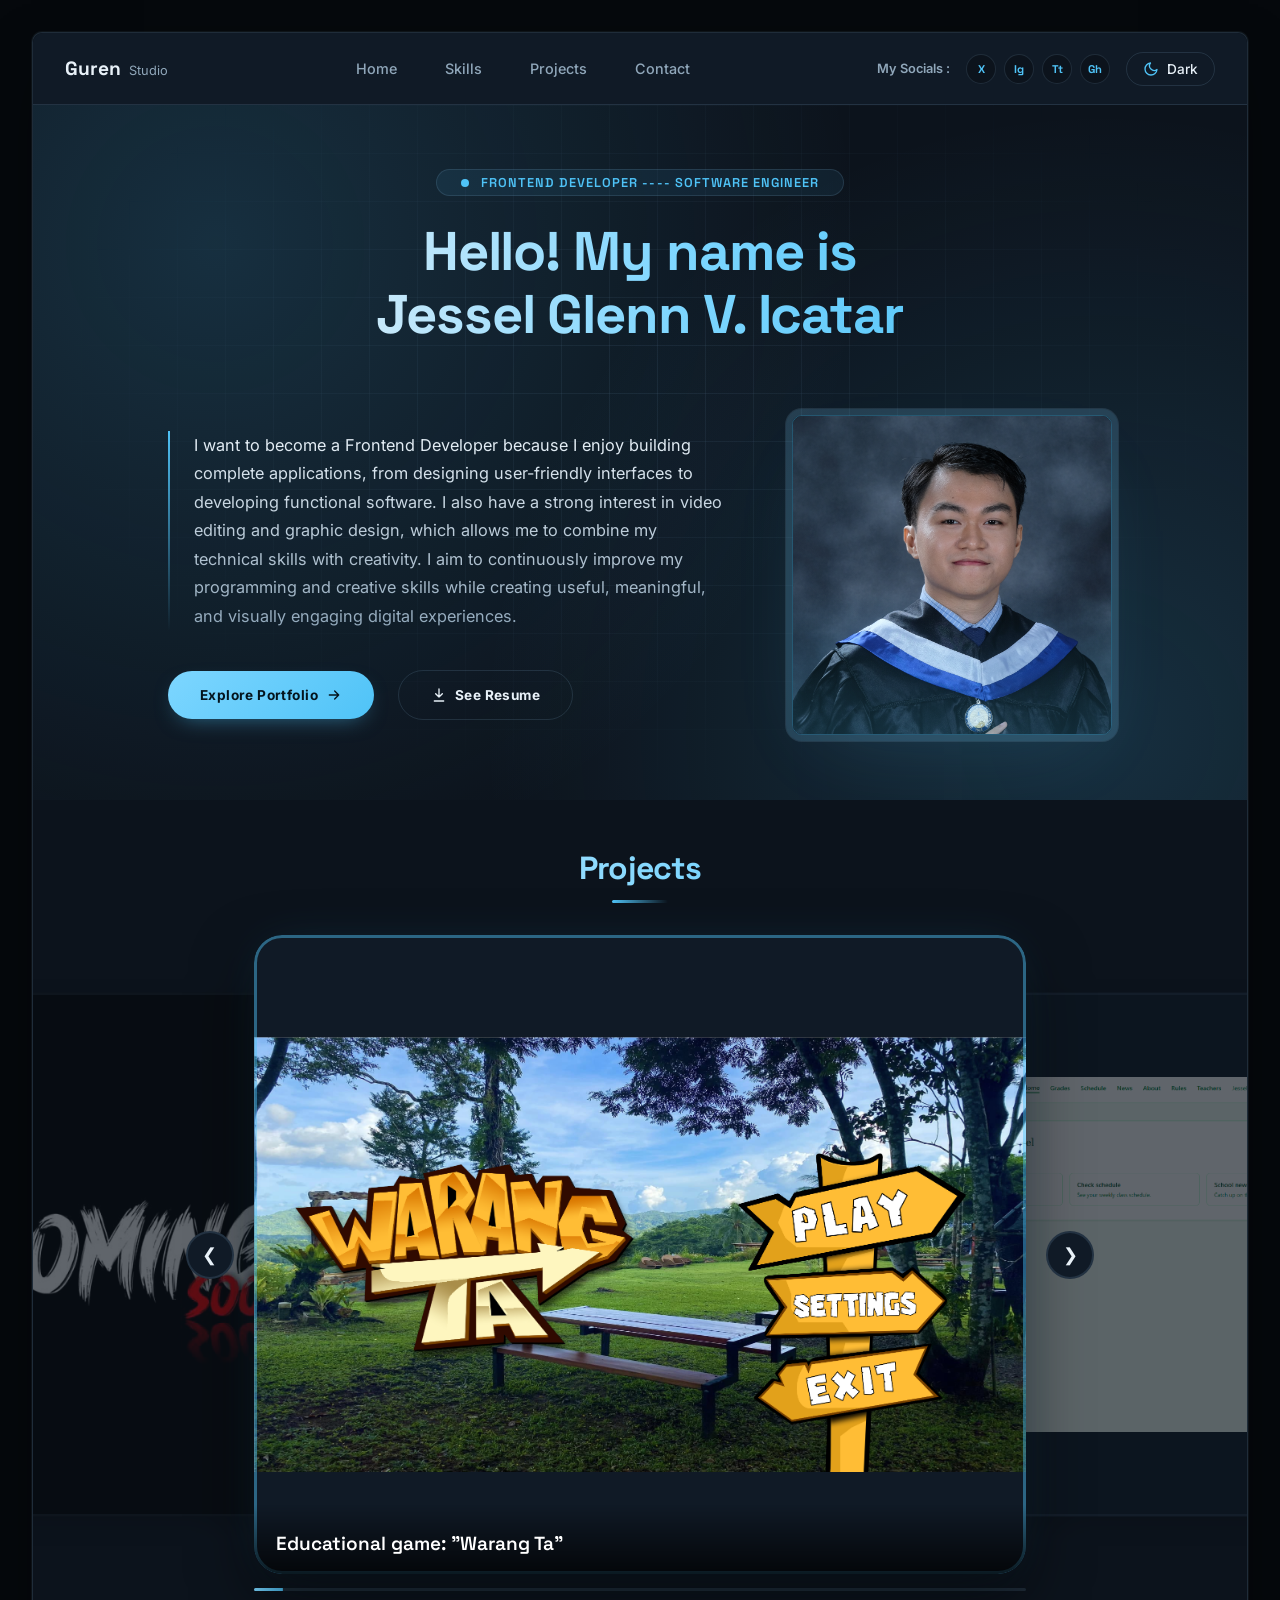
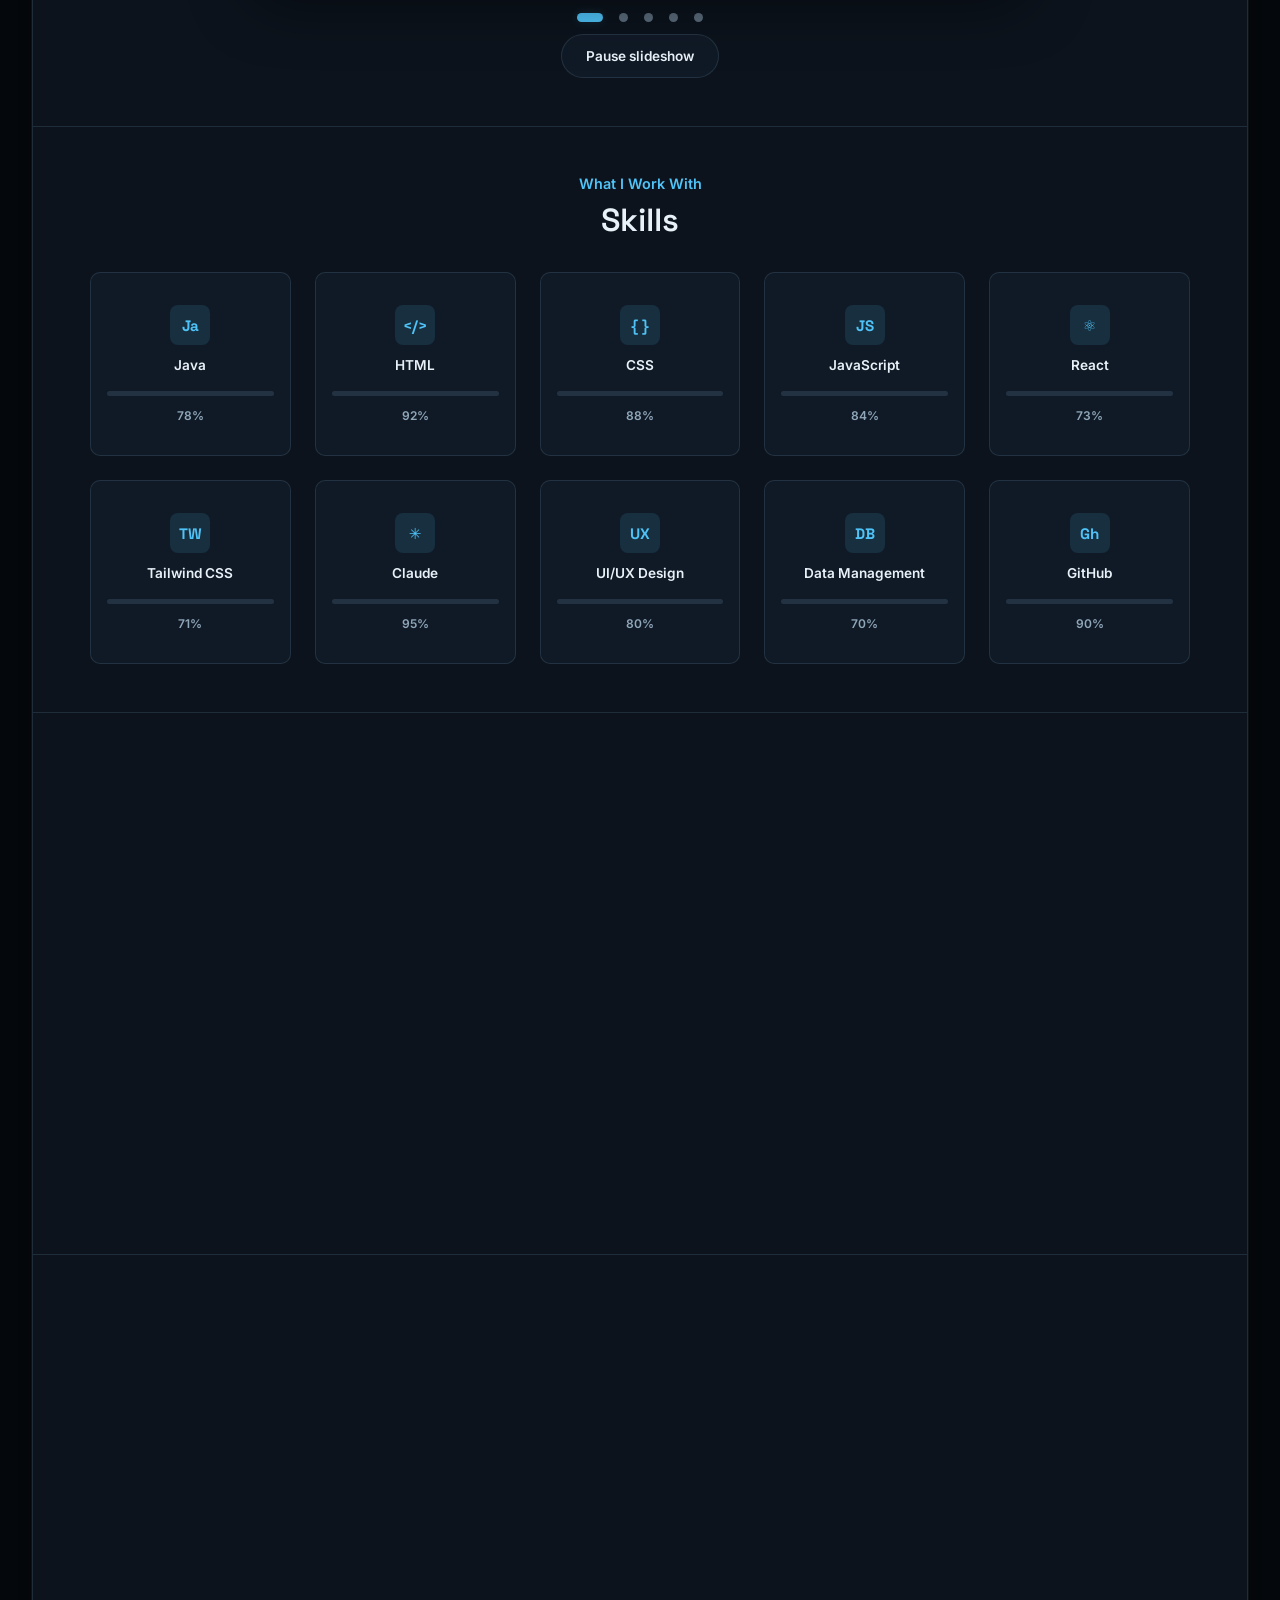
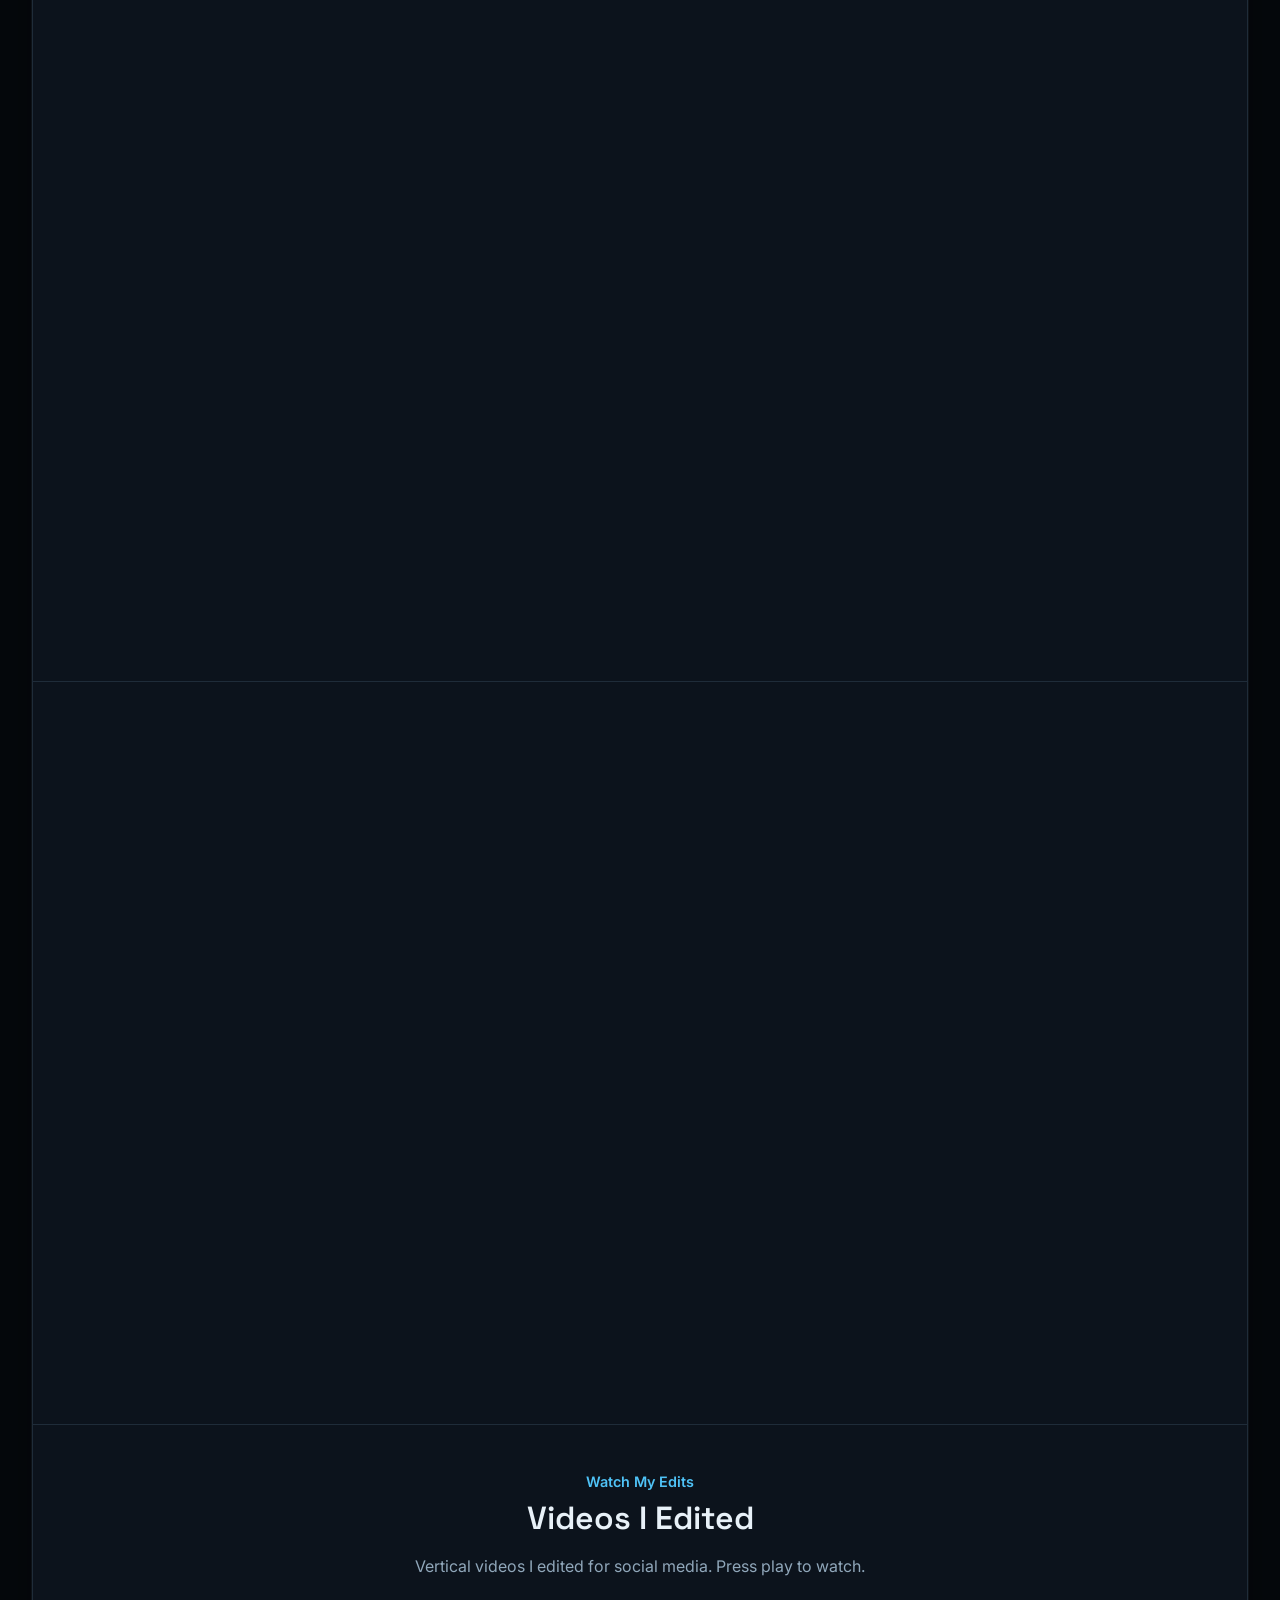
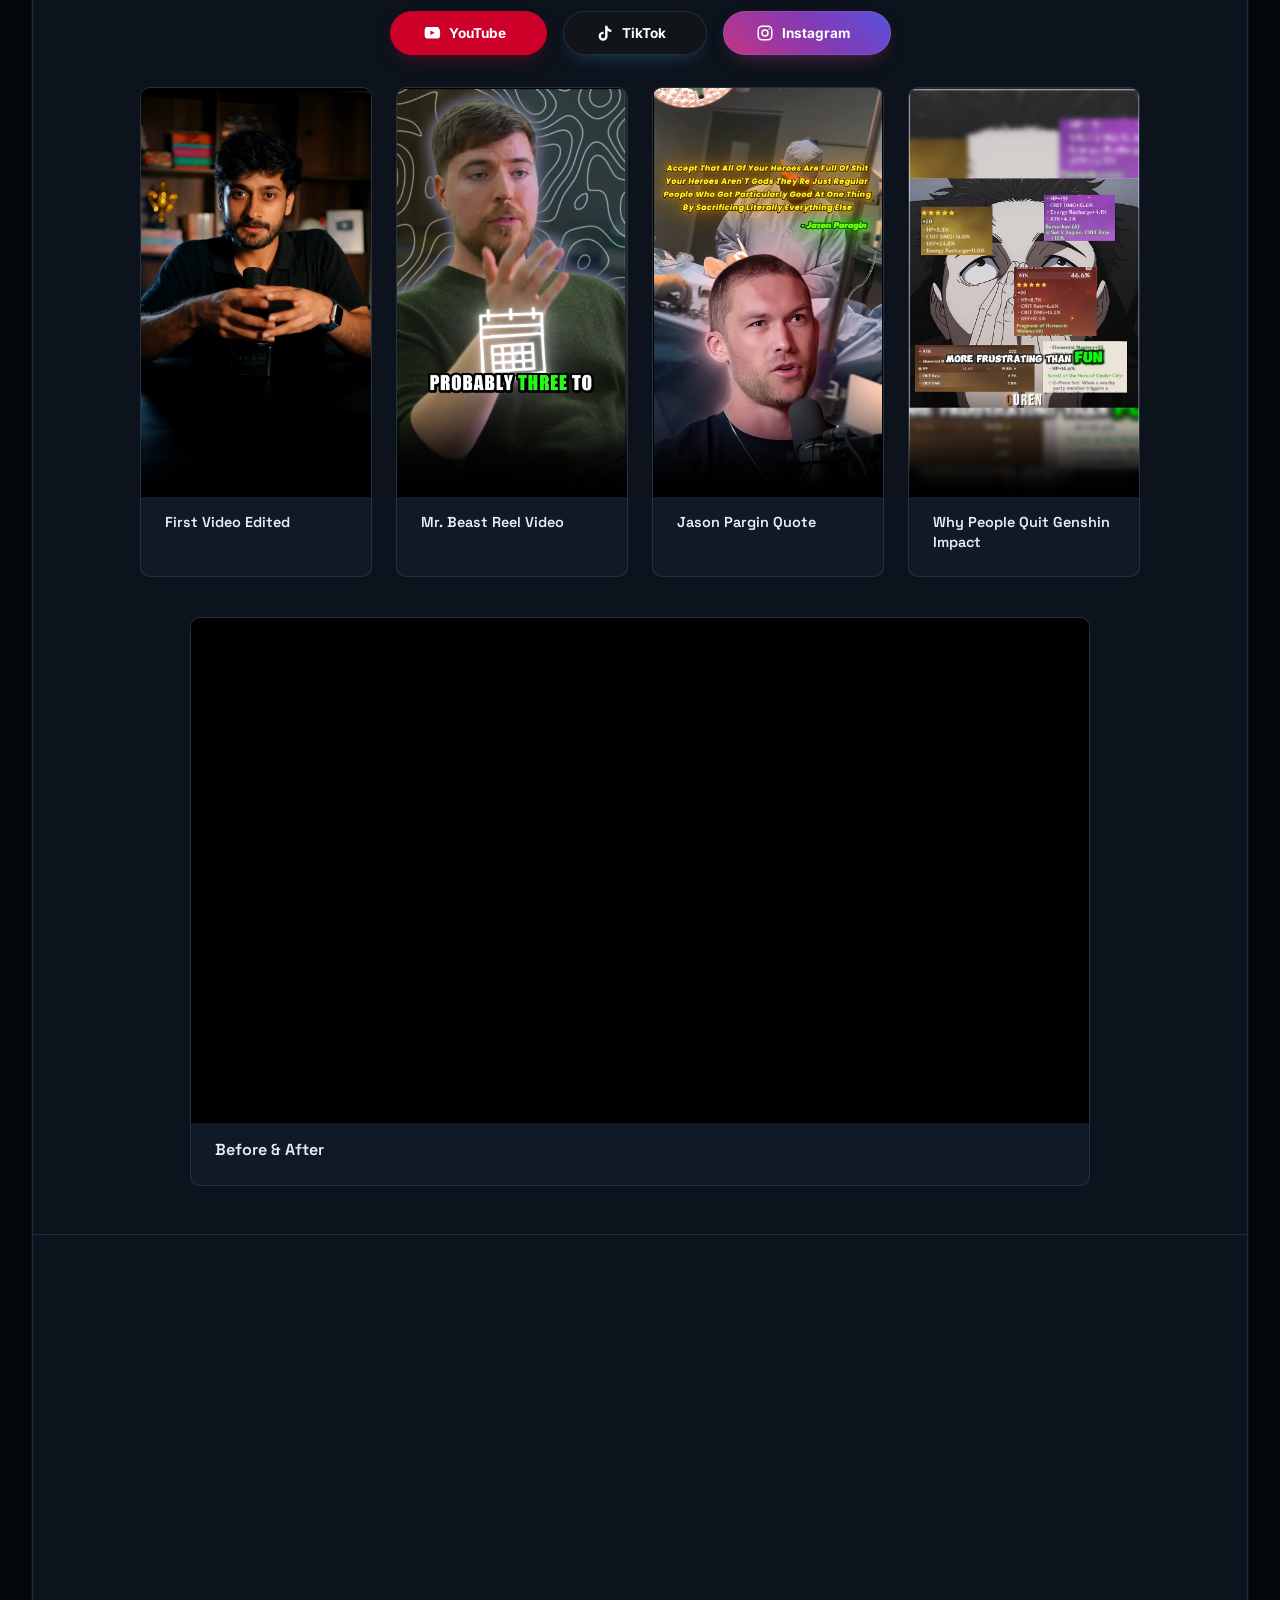
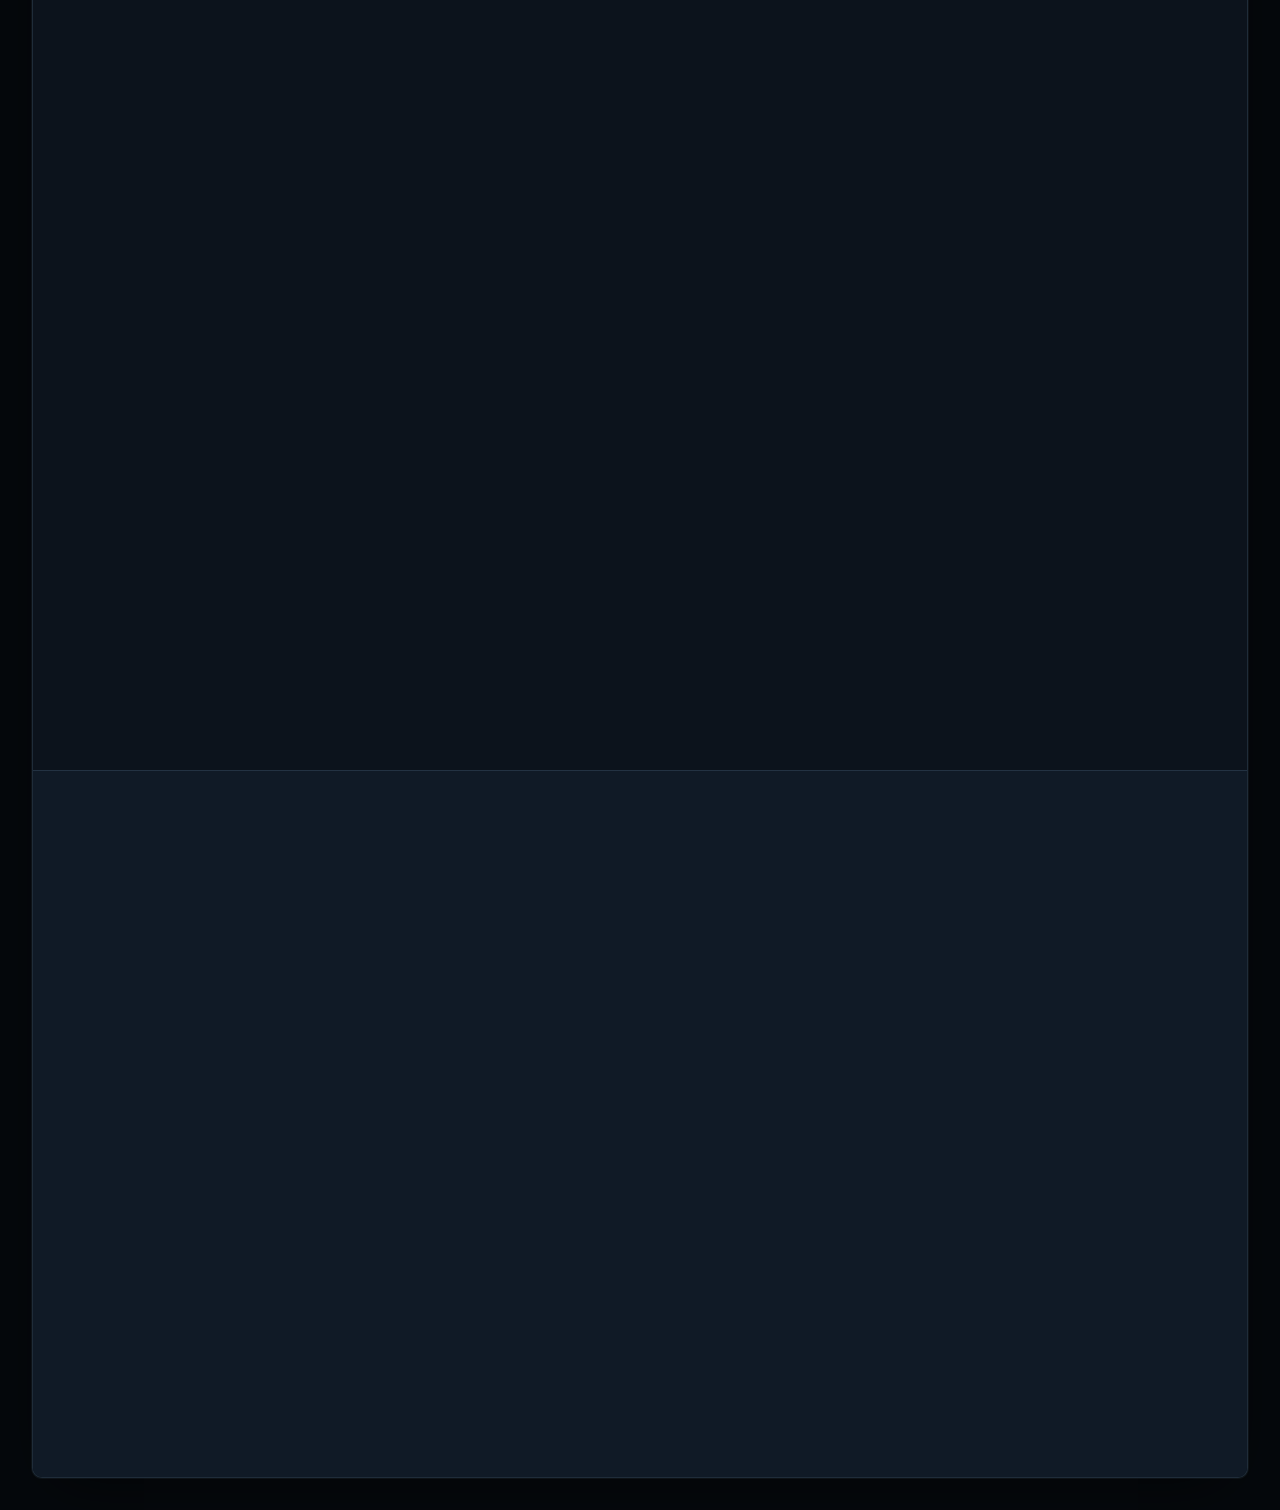
==== commit a2705017: "added a before and after video" ====
--- a/Components/index.html
+++ b/Components/index.html
@@ -492,7 +492,7 @@
                             aria-label="Edited video: The Mora Game - SFX re-edit">
                             <source src="../videos/mrbeastPort.mp4" type="video/mp4">
                             Your browser doesn't support embedded video.
-                            <a href="../videos/edits/mora-game.mp4">Download the video</a>
+                            <a href="../images/Posters/mrbeast.png">Download the video</a>
                         </video>
                     </div>
                     <div class="edit-info">
@@ -507,7 +507,7 @@
                             aria-label="Edited video: He's happy for her">
                             <source src="../videos/jason.mp4" type="video/mp4">
                             Your browser doesn't support embedded video.
-                            <a href="../videos/edits/happy-for-her.mp4">Download the video</a>
+                            <a href="../images/Posters/quote.png">Download the video</a>
                         </video>
                     </div>
                     <div class="edit-info">
@@ -522,15 +522,30 @@
                             aria-label="Edited video: Traveler and Childe's Master">
                             <source src="../videos/1123.mp4" type="video/mp4">
                             Your browser doesn't support embedded video.
-                            <a href="../videos/edits/childe-master.mp4">Download the video</a>
+                            <a href="../images/Posters/genshinQuit.png">Download the video</a>
                         </video>
                     </div>
                     <div class="edit-info">
                         <h3 class="edit-title">Why People Quit Genshin Impact</h3>
                     </div>
                 </li>
-
+            
             </ul>
+          <div class="edit-card edit-card--wide">
+                    <div class="edit-media edit-media--wide">
+                        <video class="edit-video" controls playsinline preload="none"
+                            poster="../images/edits/wide-edit.jpg"
+                            aria-label="Edited video: Title of the video">
+                            <source src="../videos/Compress.mp4" type="video/mp4">
+                            Your browser doesn't support embedded video.
+                            <a href="../videos/Compress.mp4">Download the video</a>
+                        </video>
+                    </div>
+                    <div class="edit-info">
+                        <h3 class="edit-title">Before & After</h3>
+                    </div>
+                </div>
+          
         </section>
 
 
--- a/CSS_Folder/main.css
+++ b/CSS_Folder/main.css
@@ -1560,6 +1560,63 @@
     box-shadow: 0 8px 20px -10px rgba(193, 53, 132, 0.6);
 }
 
+
+
+/* =========================================
+   BEFORE & AFTER - WIDESCREEN VIDEO FIX
+   ========================================= */
+
+/* Widescreen card */
+.edits-section > .edit-card--wide {
+    display: block !important;
+    position: relative;
+    width: min(900px, calc(100% - 32px)) !important;
+    max-width: 900px !important;
+    min-width: 0 !important;
+    height: auto !important;
+    margin: 40px auto 0 !important;
+    padding: 0;
+    box-sizing: border-box;
+    overflow: hidden;
+}
+
+/* Widescreen media container */
+.edits-section > .edit-card--wide > .edit-media--wide {
+    position: relative !important;
+    display: block !important;
+    width: 100% !important;
+    height: auto !important;
+    min-height: 0 !important;
+    max-height: none !important;
+    aspect-ratio: 16 / 9 !important;
+    padding: 0 !important;
+    overflow: hidden;
+    background: #000;
+    box-sizing: border-box;
+}
+
+/* Actual video element */
+.edits-section > .edit-card--wide .edit-video {
+    position: absolute !important;
+    inset: 0 !important;
+    display: block !important;
+    width: 100% !important;
+    height: 100% !important;
+    max-width: none !important;
+    max-height: none !important;
+    min-height: 0 !important;
+    aspect-ratio: 16 / 9 !important;
+    object-fit: contain !important;
+    margin: 0 !important;
+    padding: 0 !important;
+}
+
+/* Video title */
+.edits-section > .edit-card--wide .edit-title {
+    font-size: 1rem;
+    margin: 0;
+}
+
 /* Video grid — Shorts are vertical (9:16), so the grid runs narrower
    columns instead of the wide 16:9 cards a normal YouTube grid would use. */
 .channels-grid {
@@ -2953,4 +3010,11 @@
     .edit-title {
         font-size: 0.82rem;
     }
+}
+
+@media (max-width: 600px) {
+    .edits-section > .edit-card--wide {
+        width: 100% !important;
+        margin-top: 24px !important;
+    }
 }
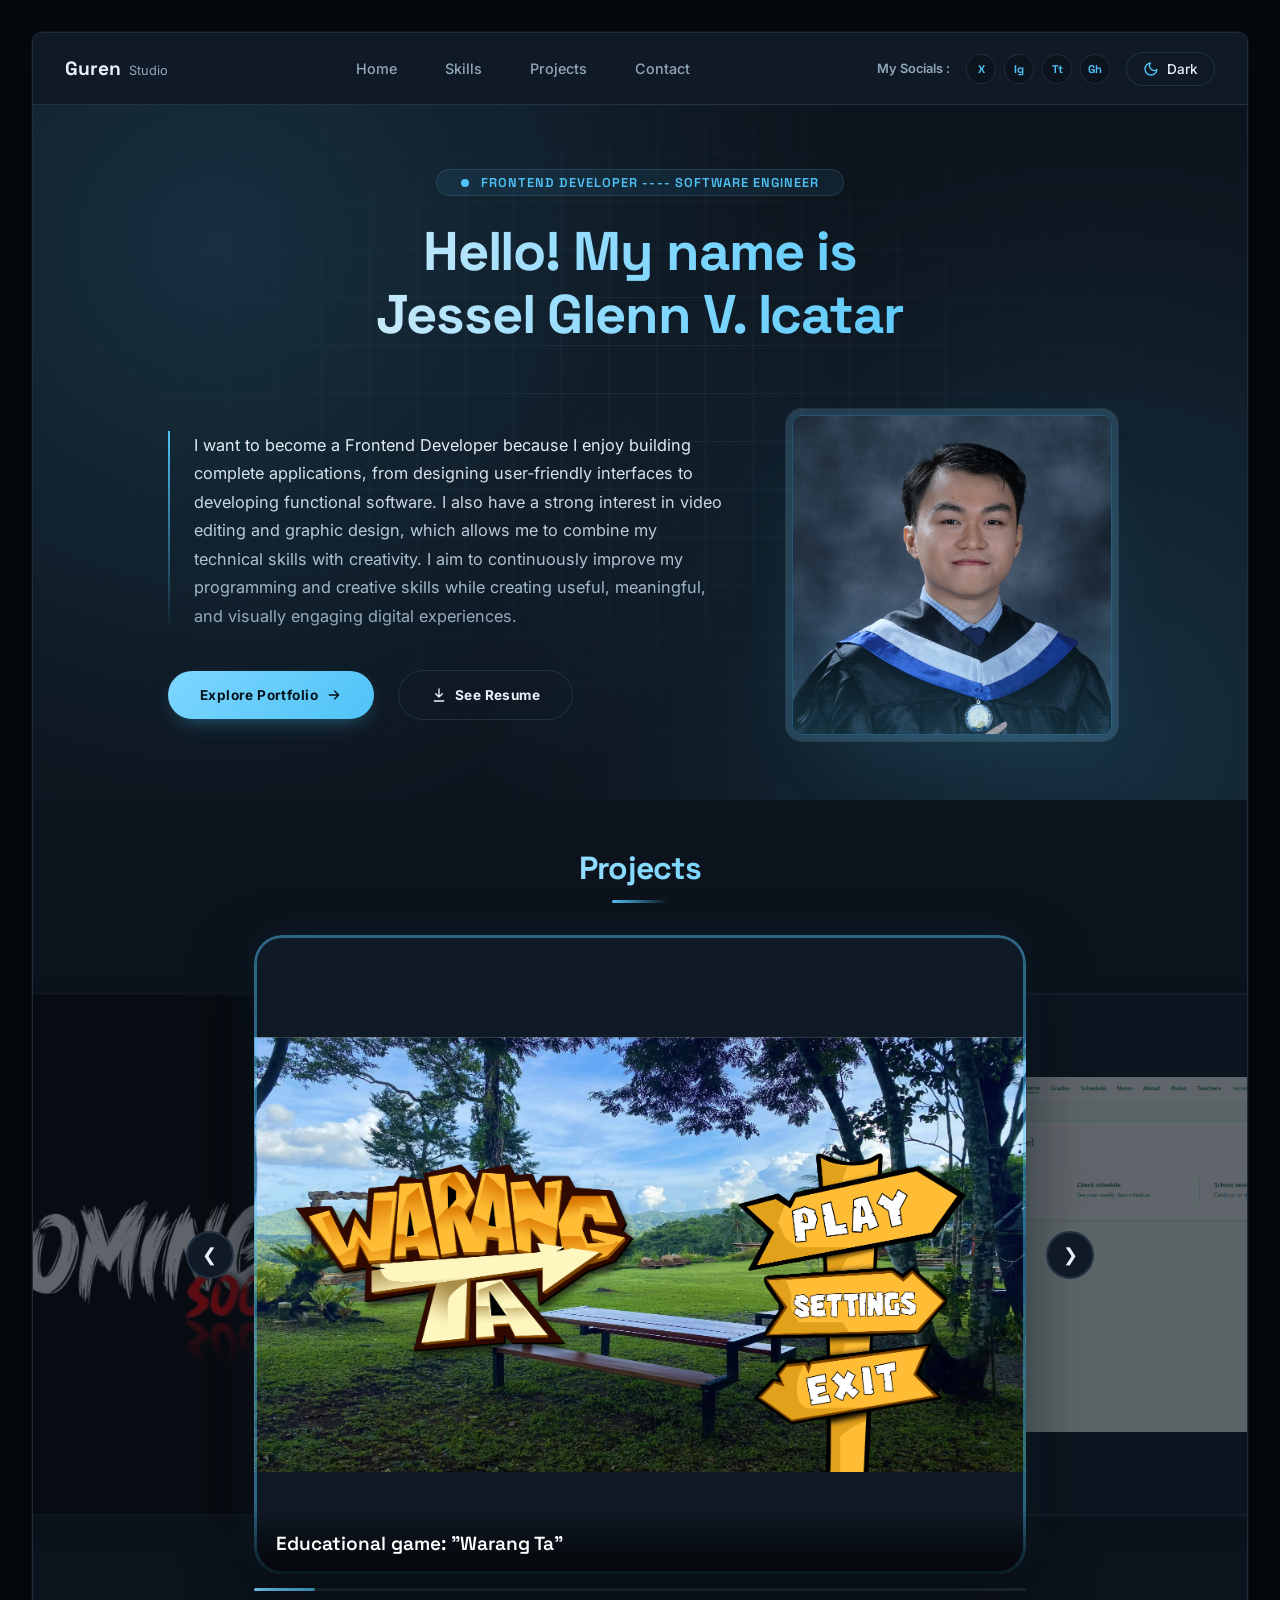
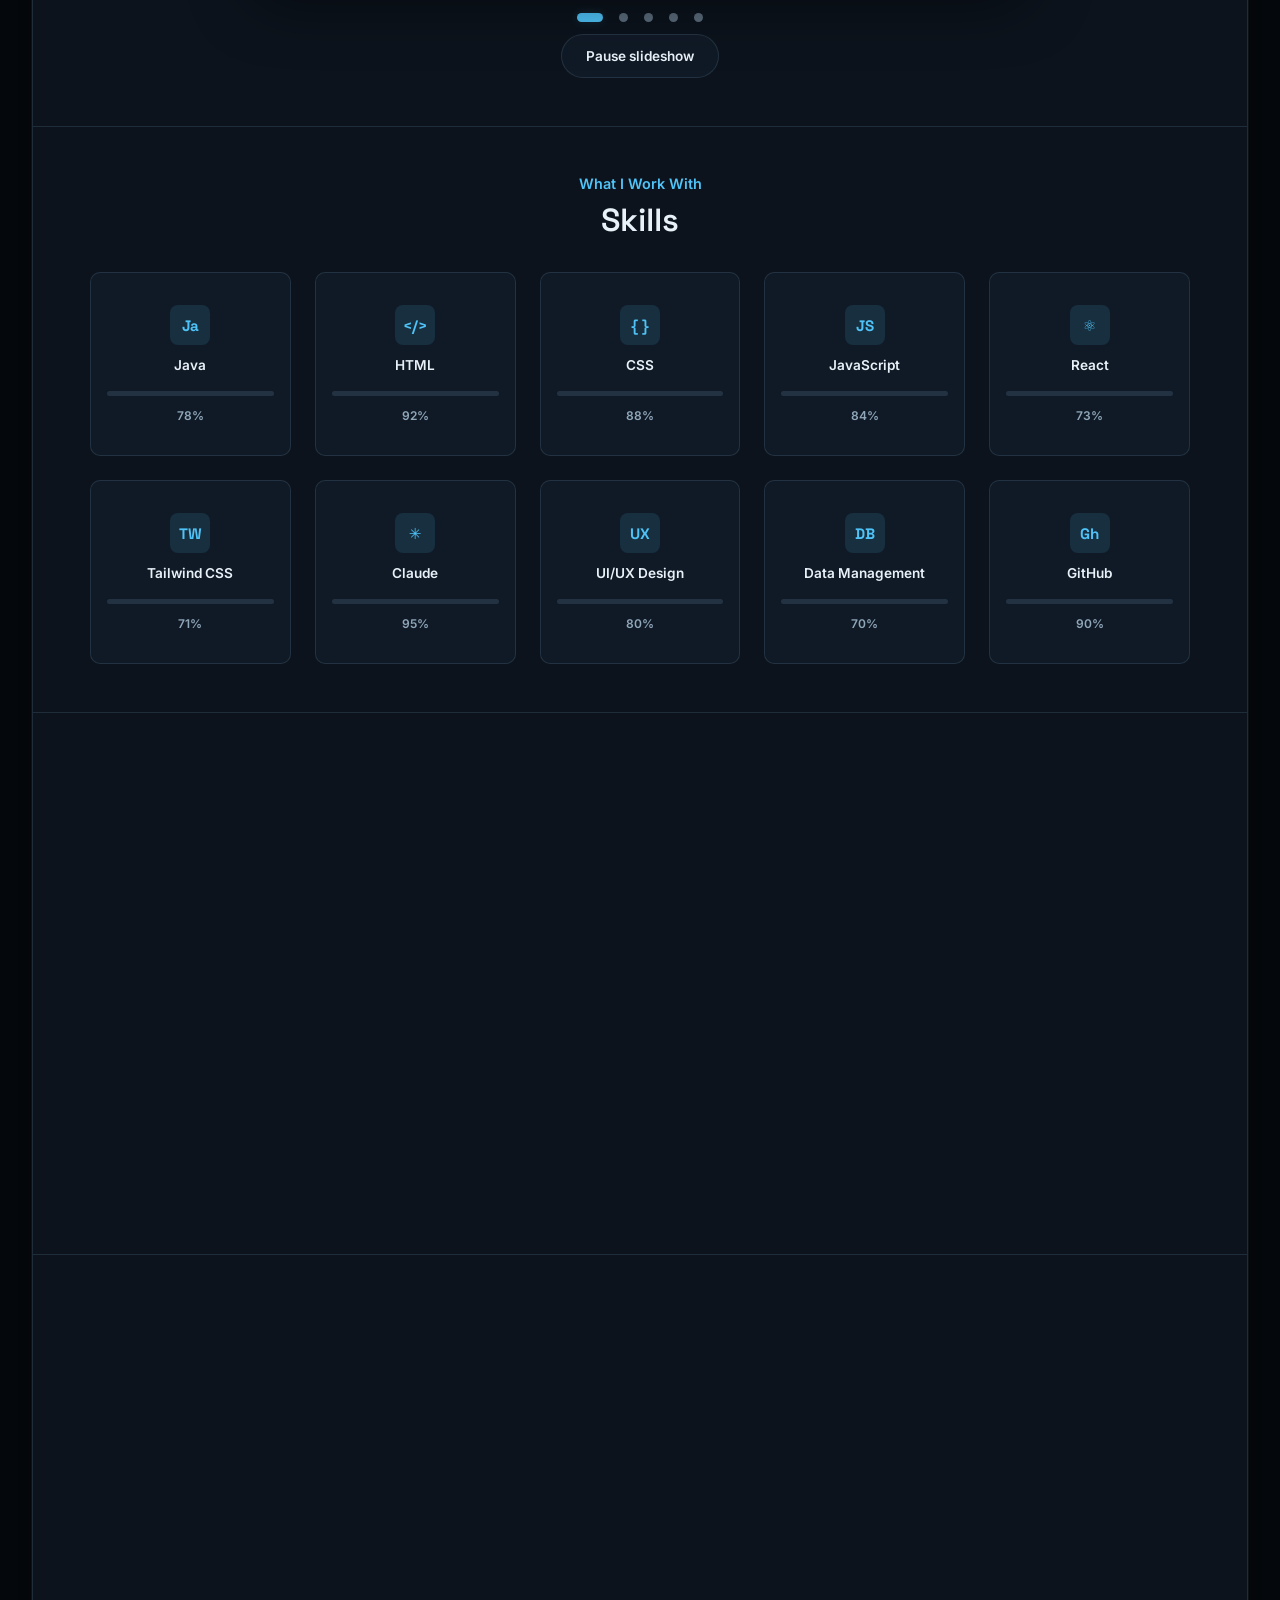
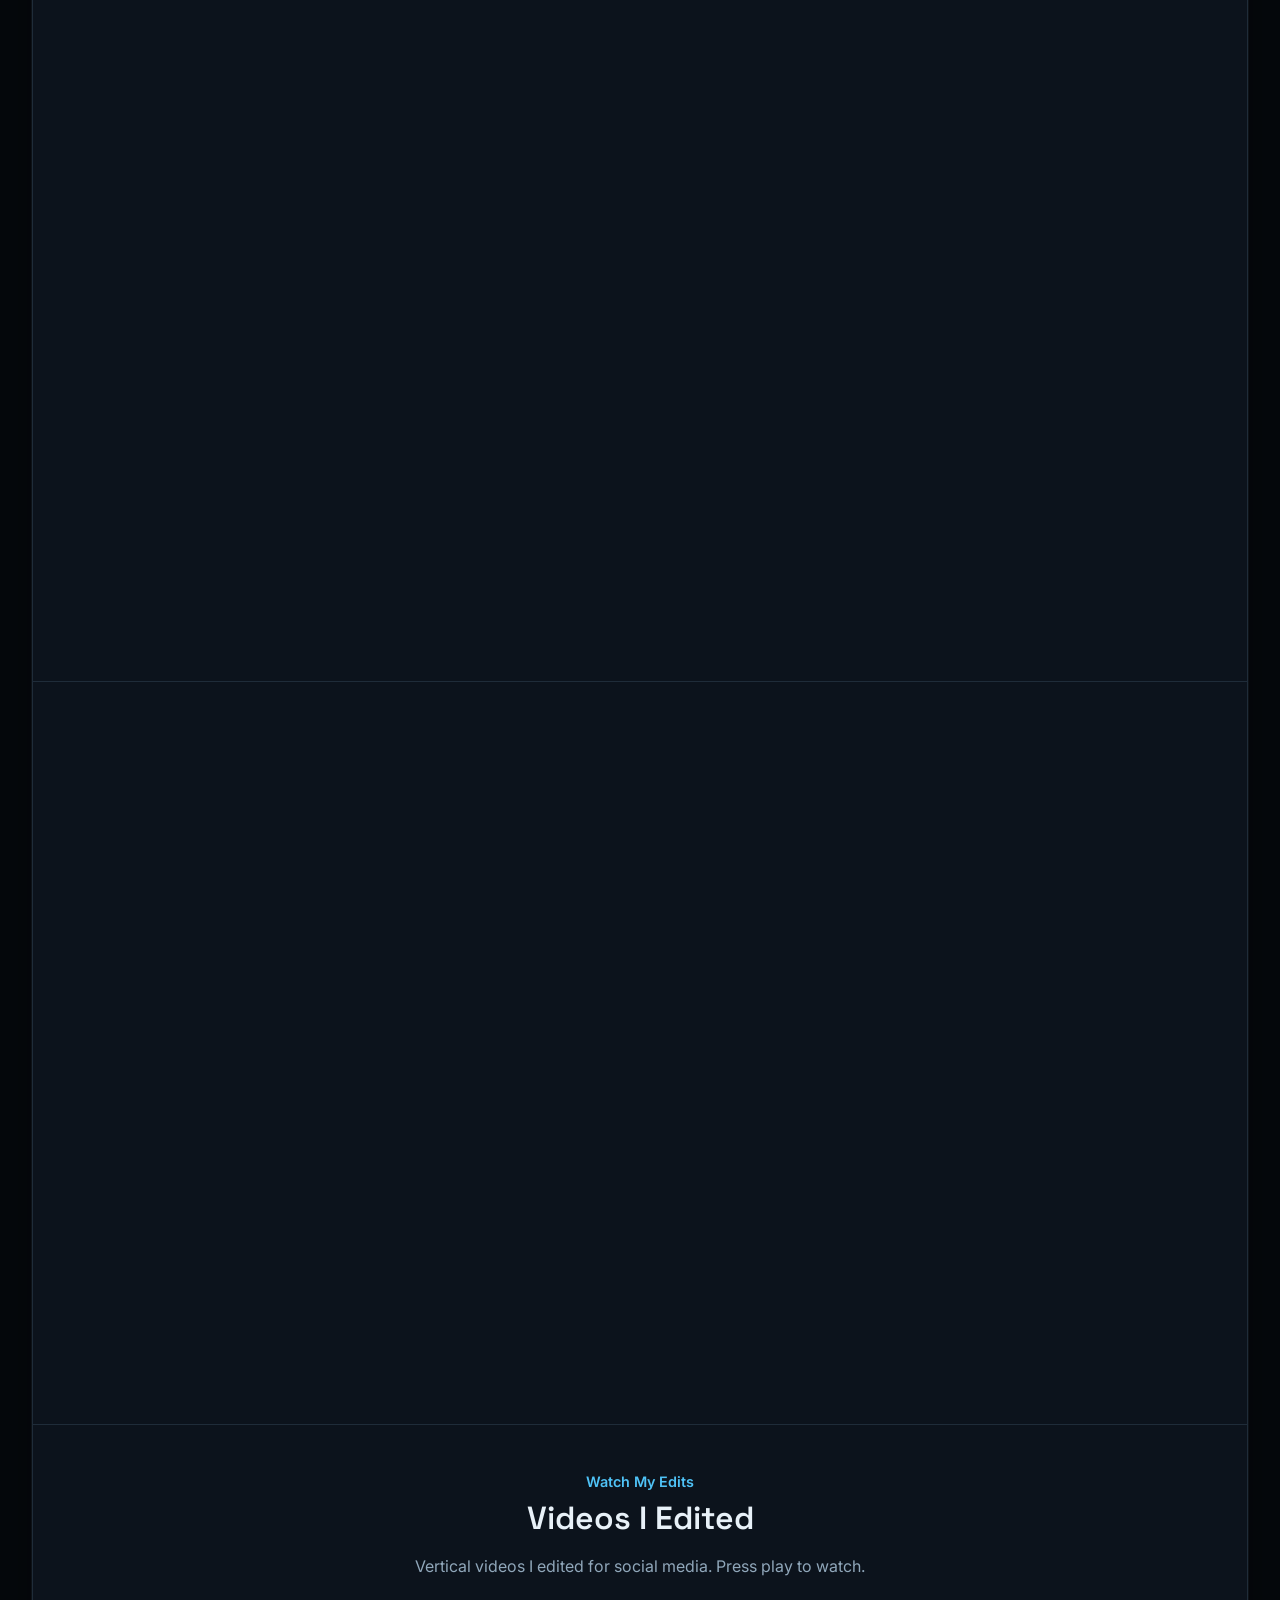
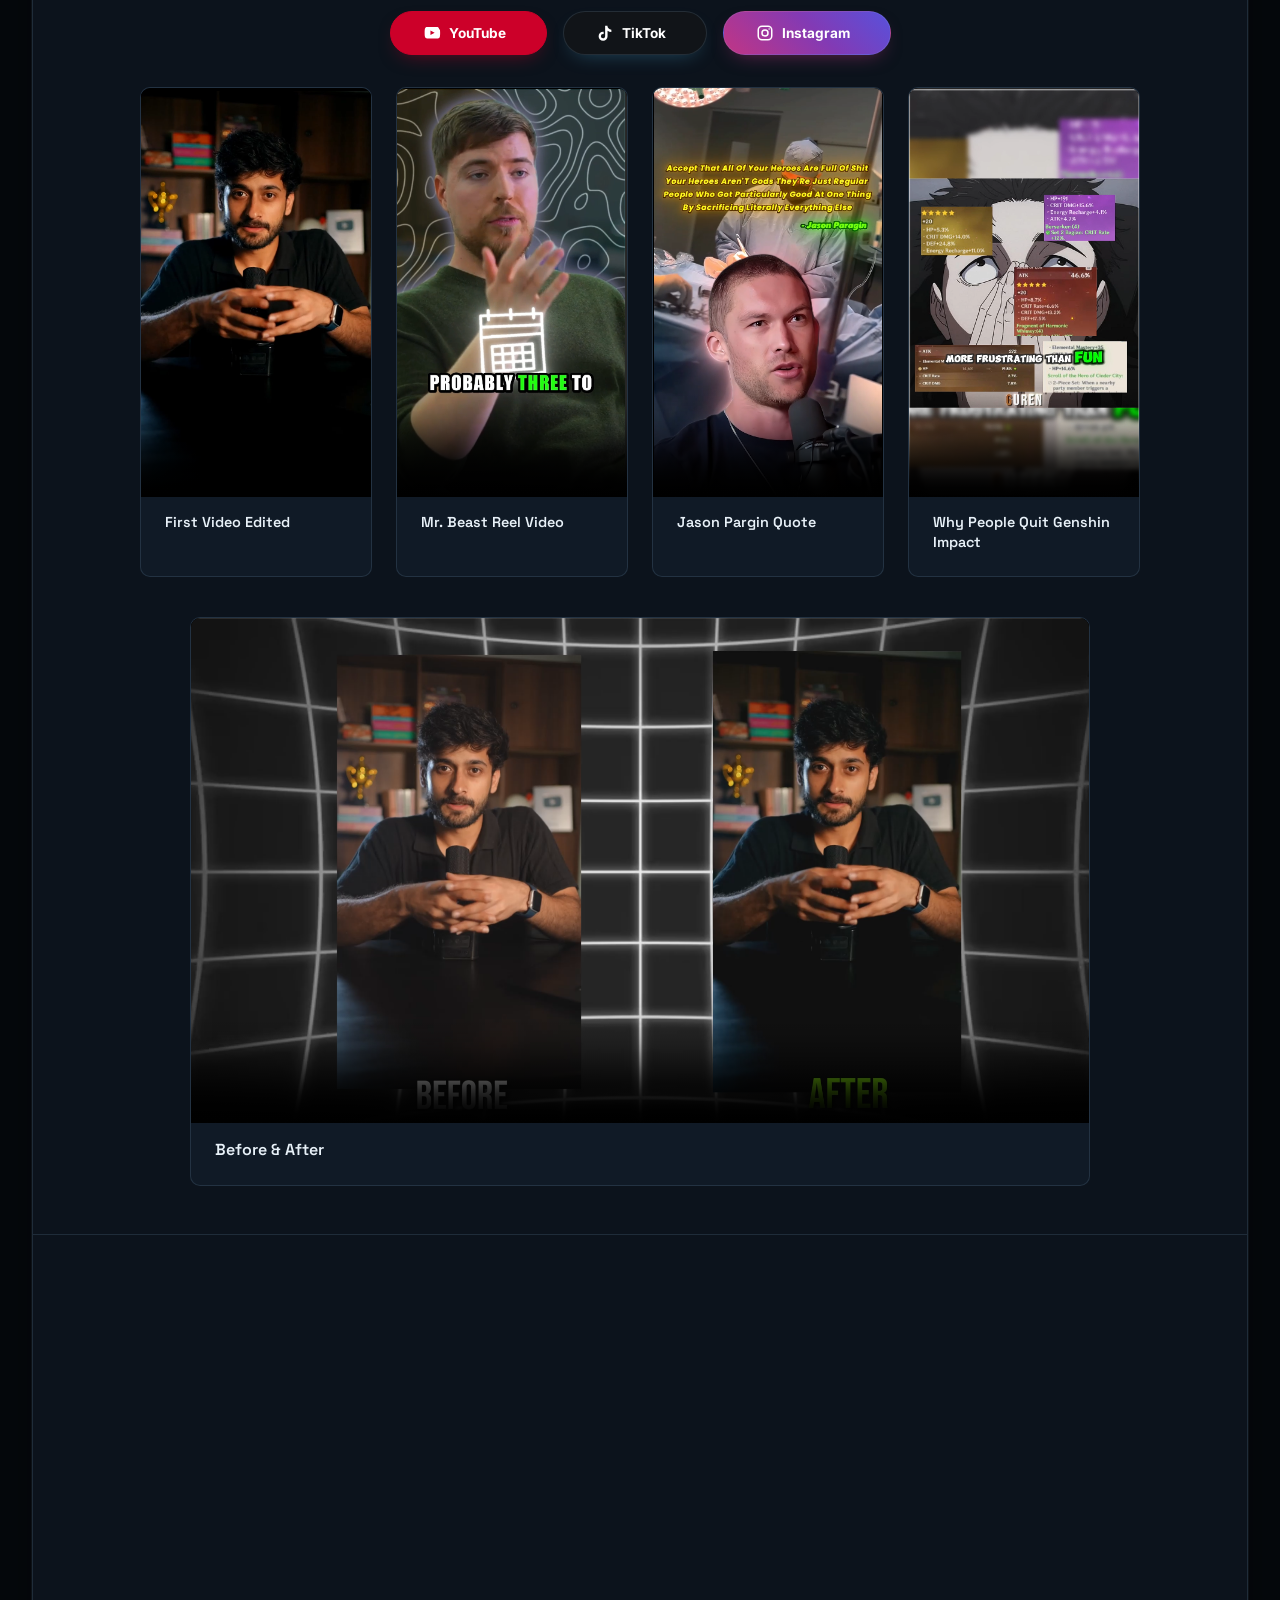
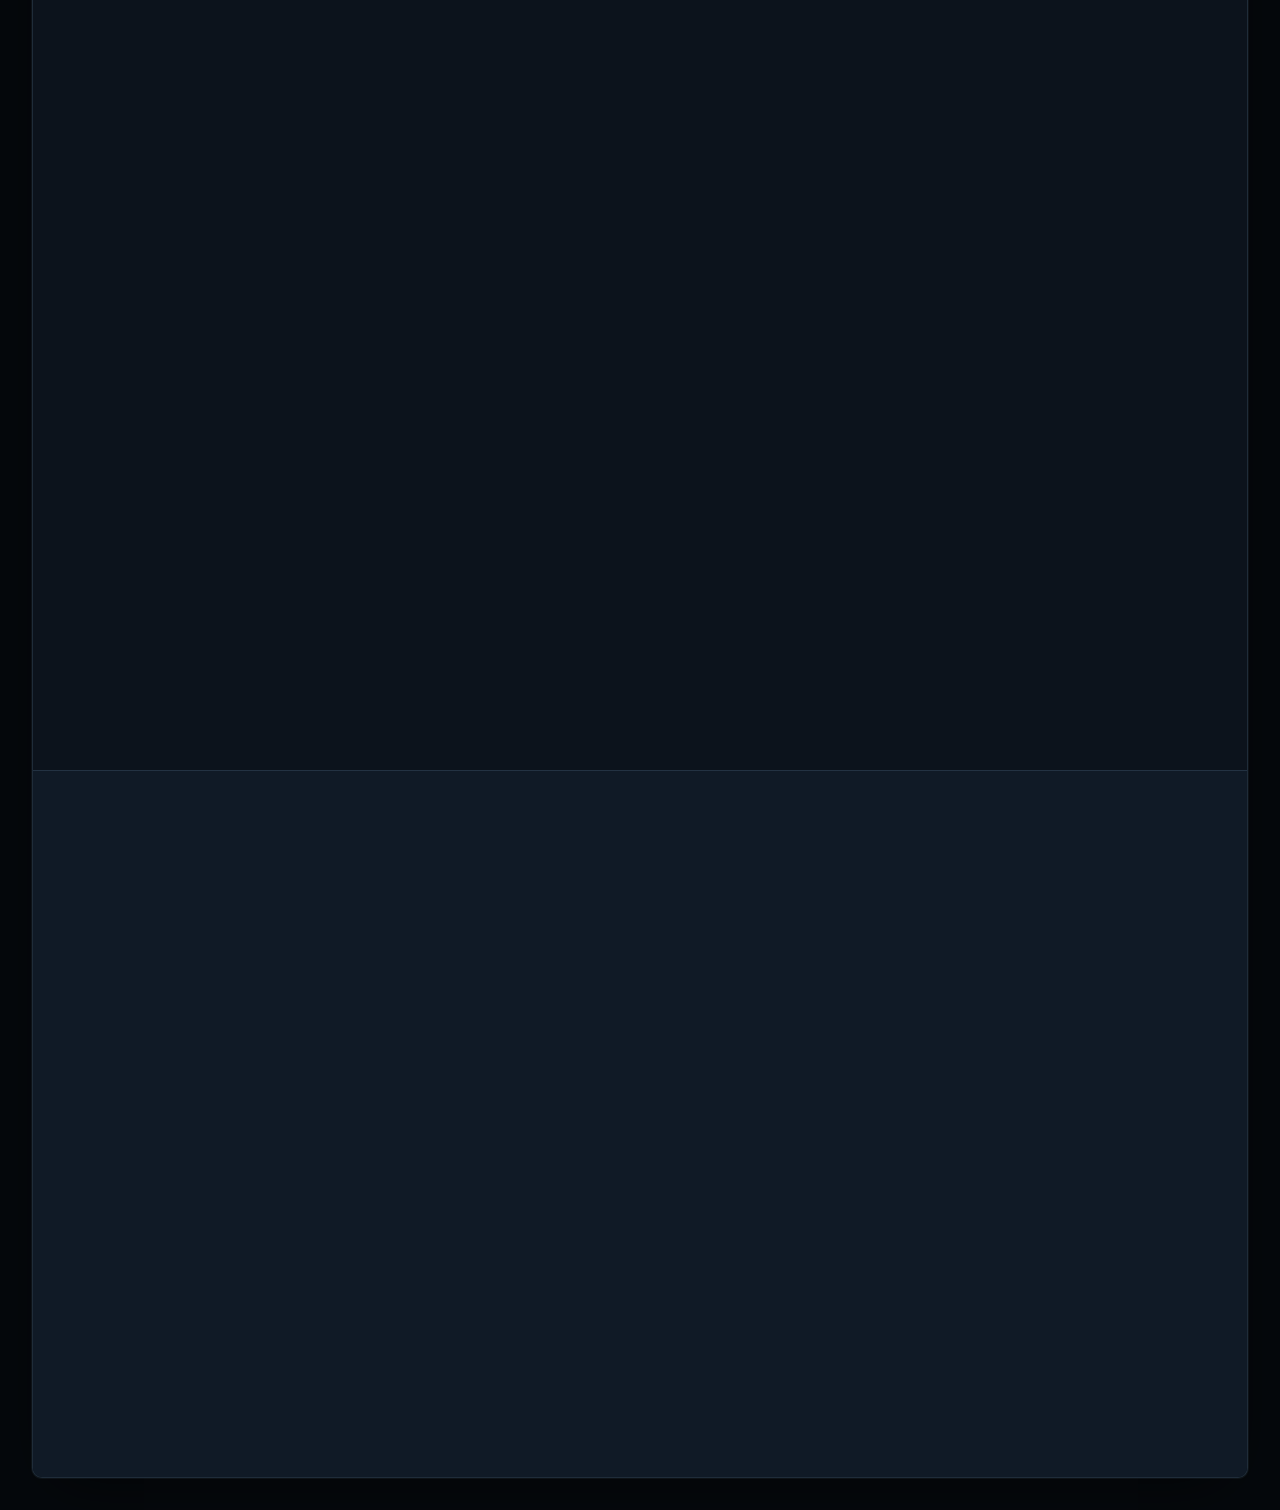
==== commit 874b3fee: "added a thumbnail" ====
--- a/Components/index.html
+++ b/Components/index.html
@@ -534,7 +534,7 @@
           <div class="edit-card edit-card--wide">
                     <div class="edit-media edit-media--wide">
                         <video class="edit-video" controls playsinline preload="none"
-                            poster="../images/edits/wide-edit.jpg"
+                            poster="../images/thumbnail.png"
                             aria-label="Edited video: Title of the video">
                             <source src="../videos/Compress.mp4" type="video/mp4">
                             Your browser doesn't support embedded video.
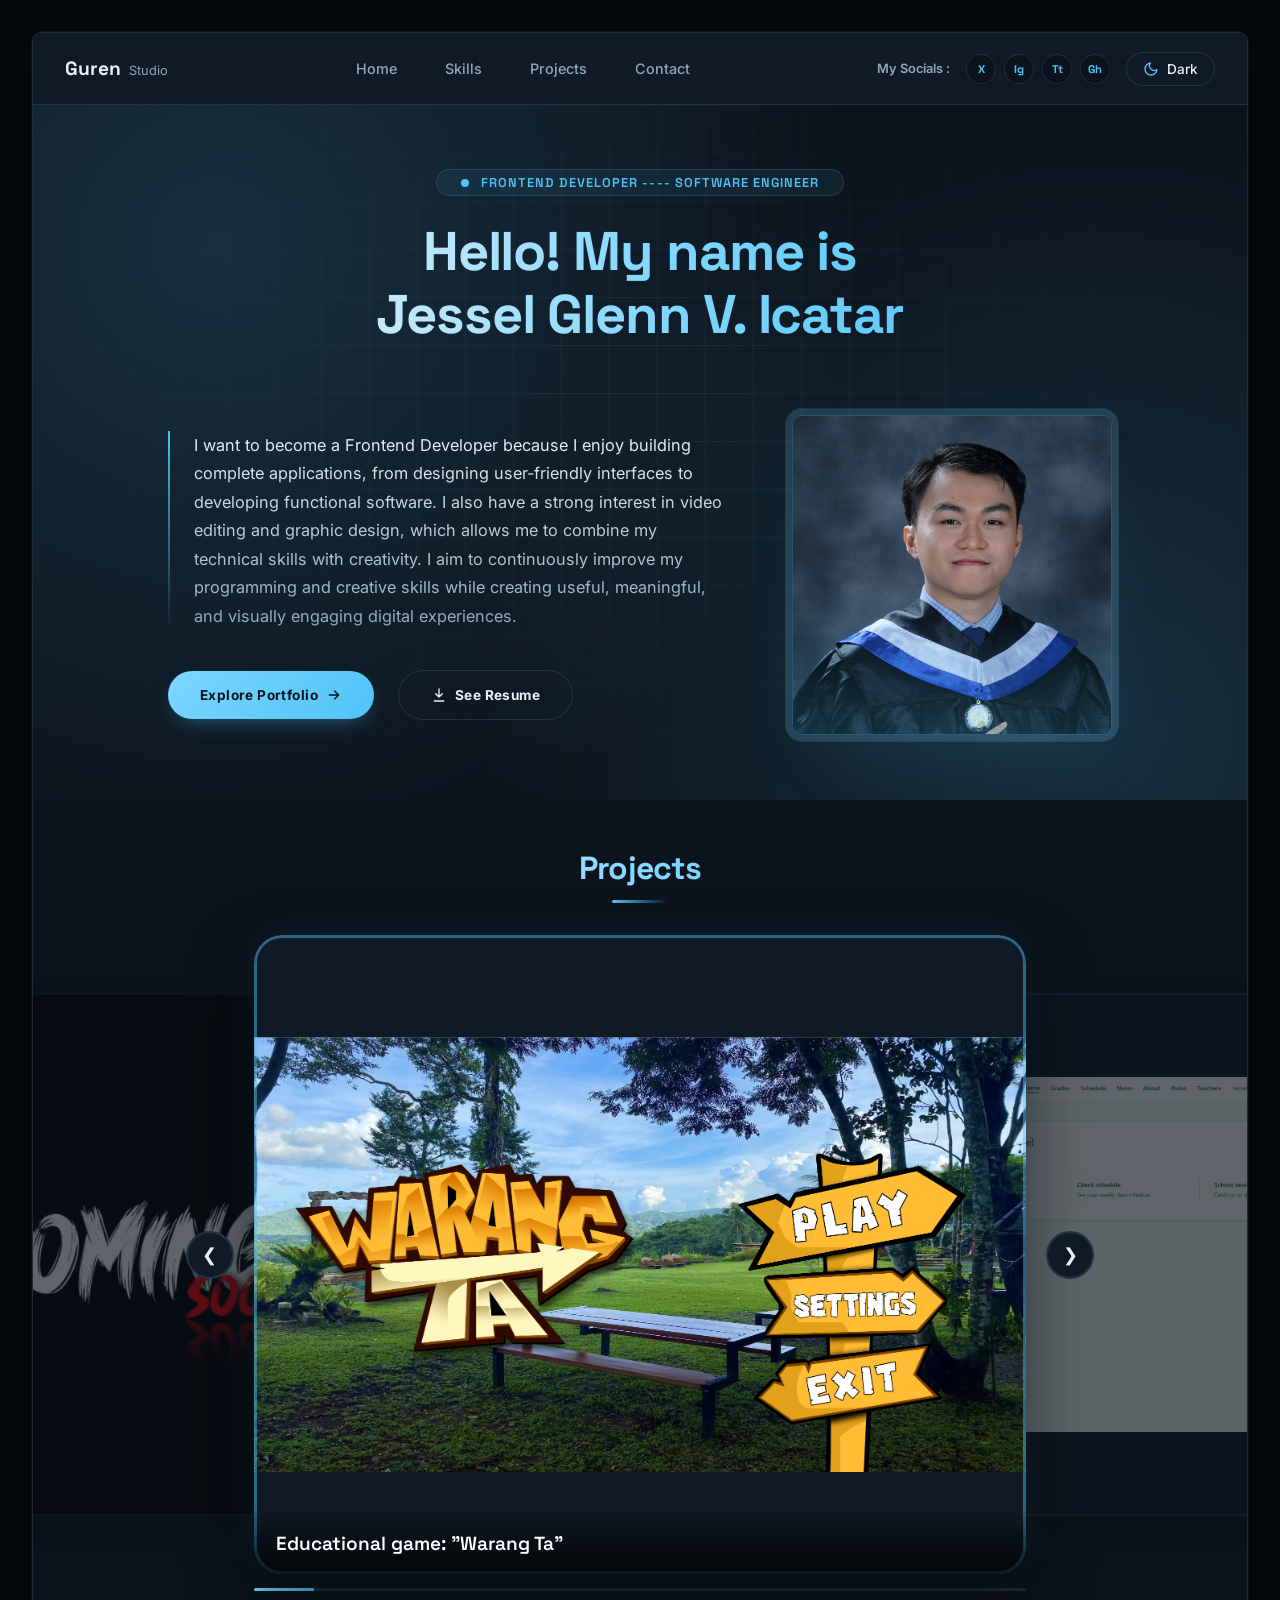
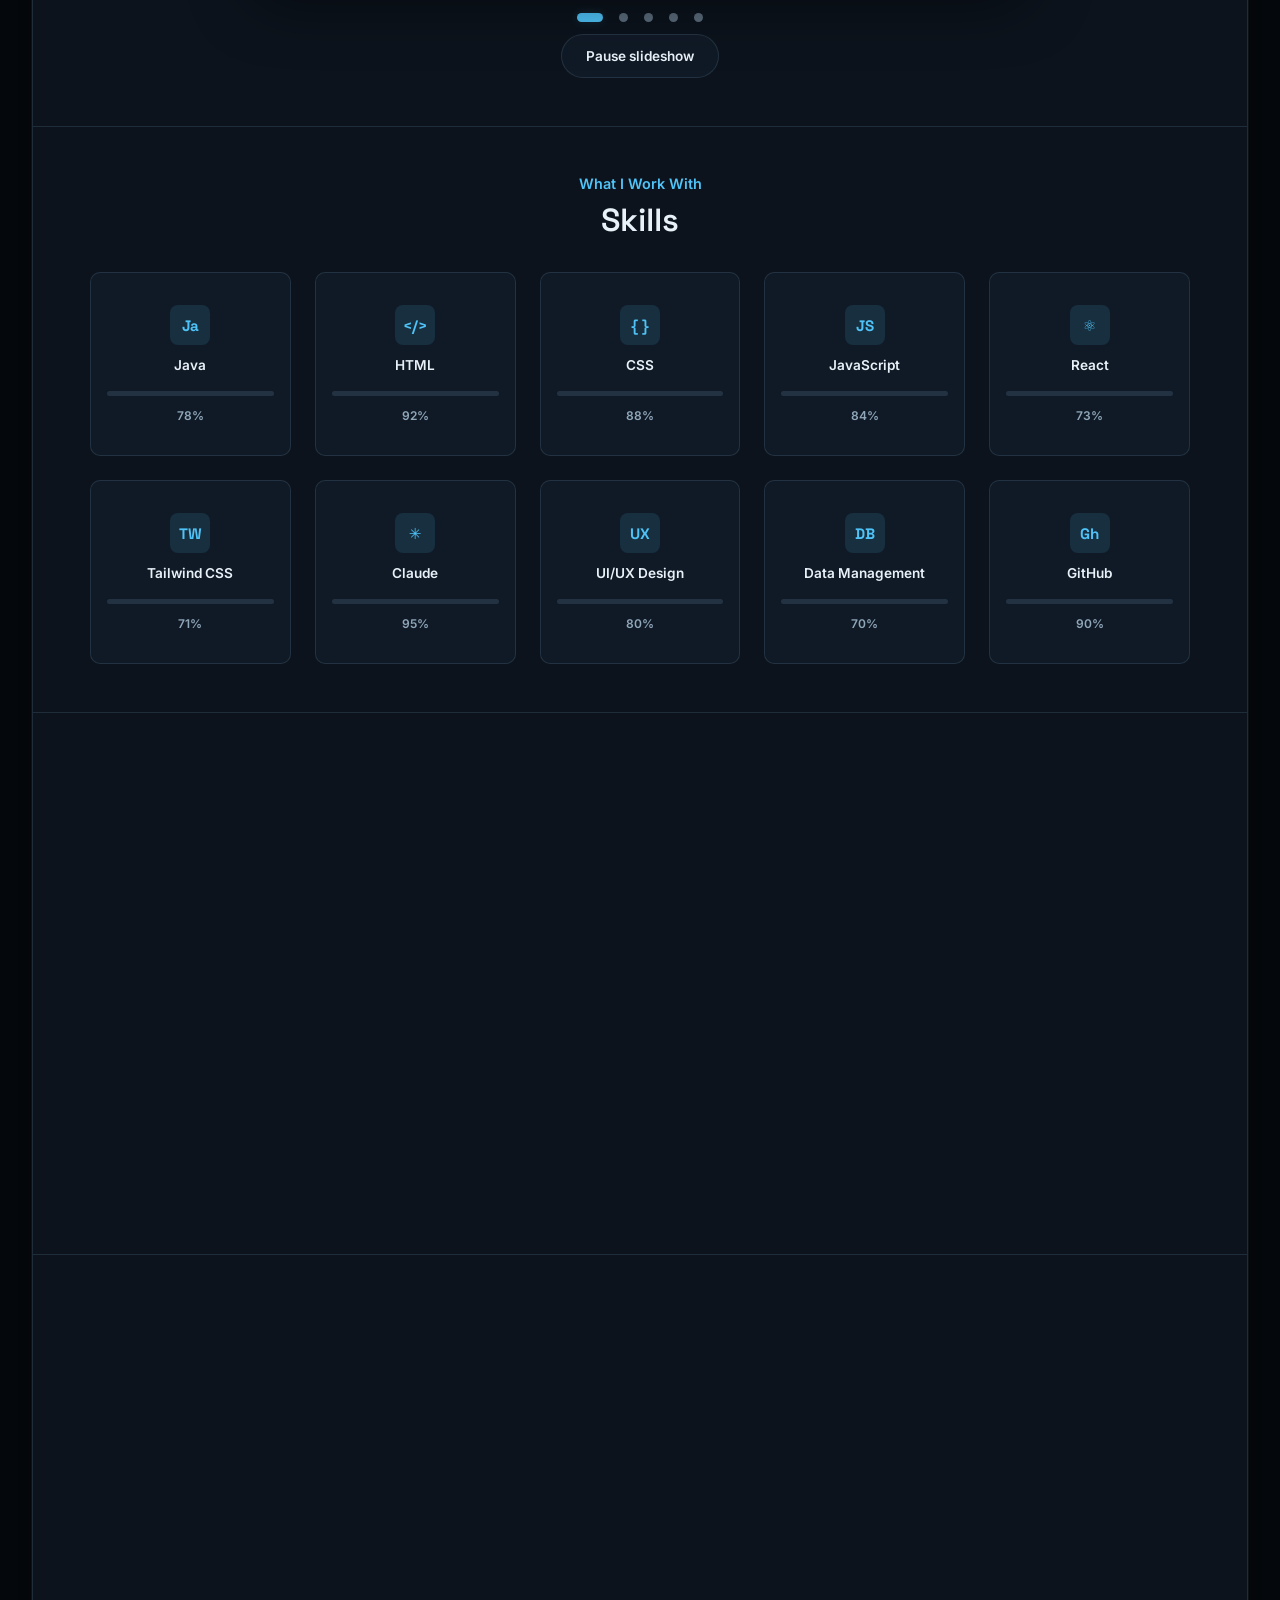
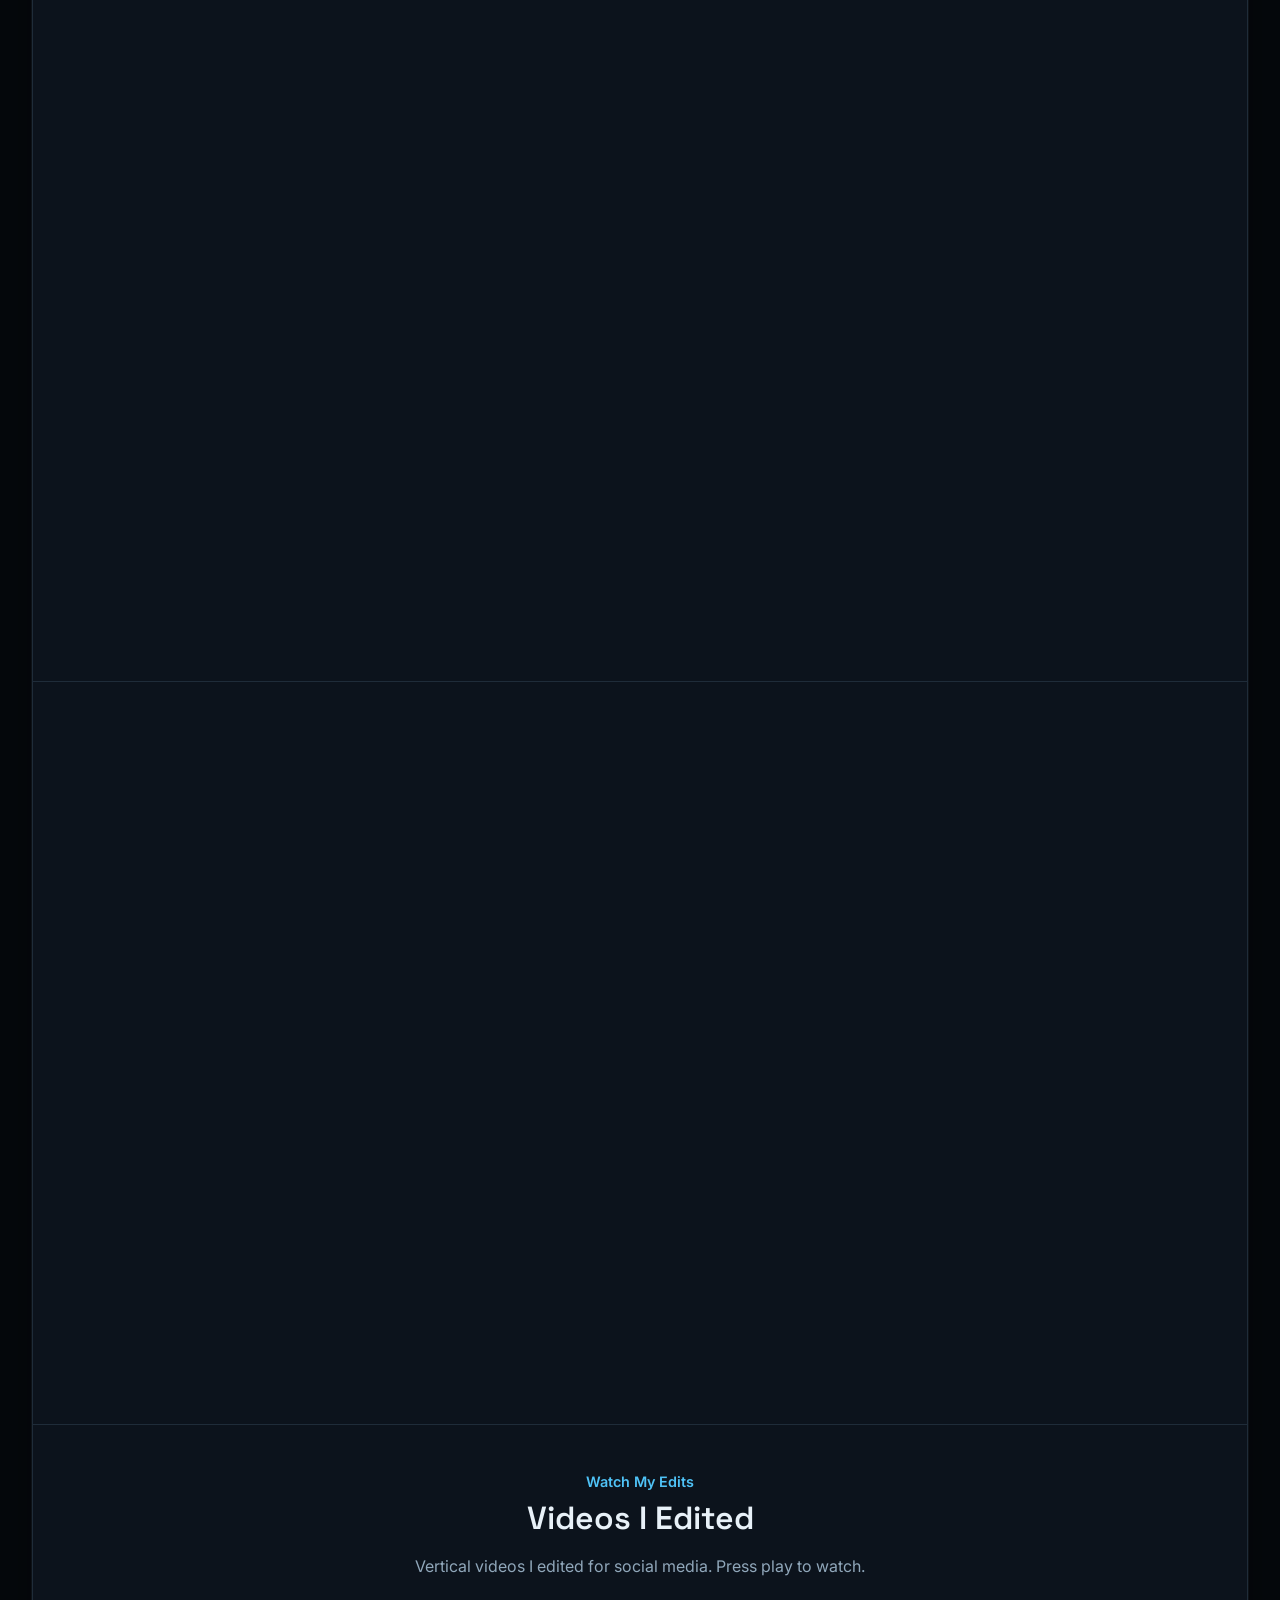
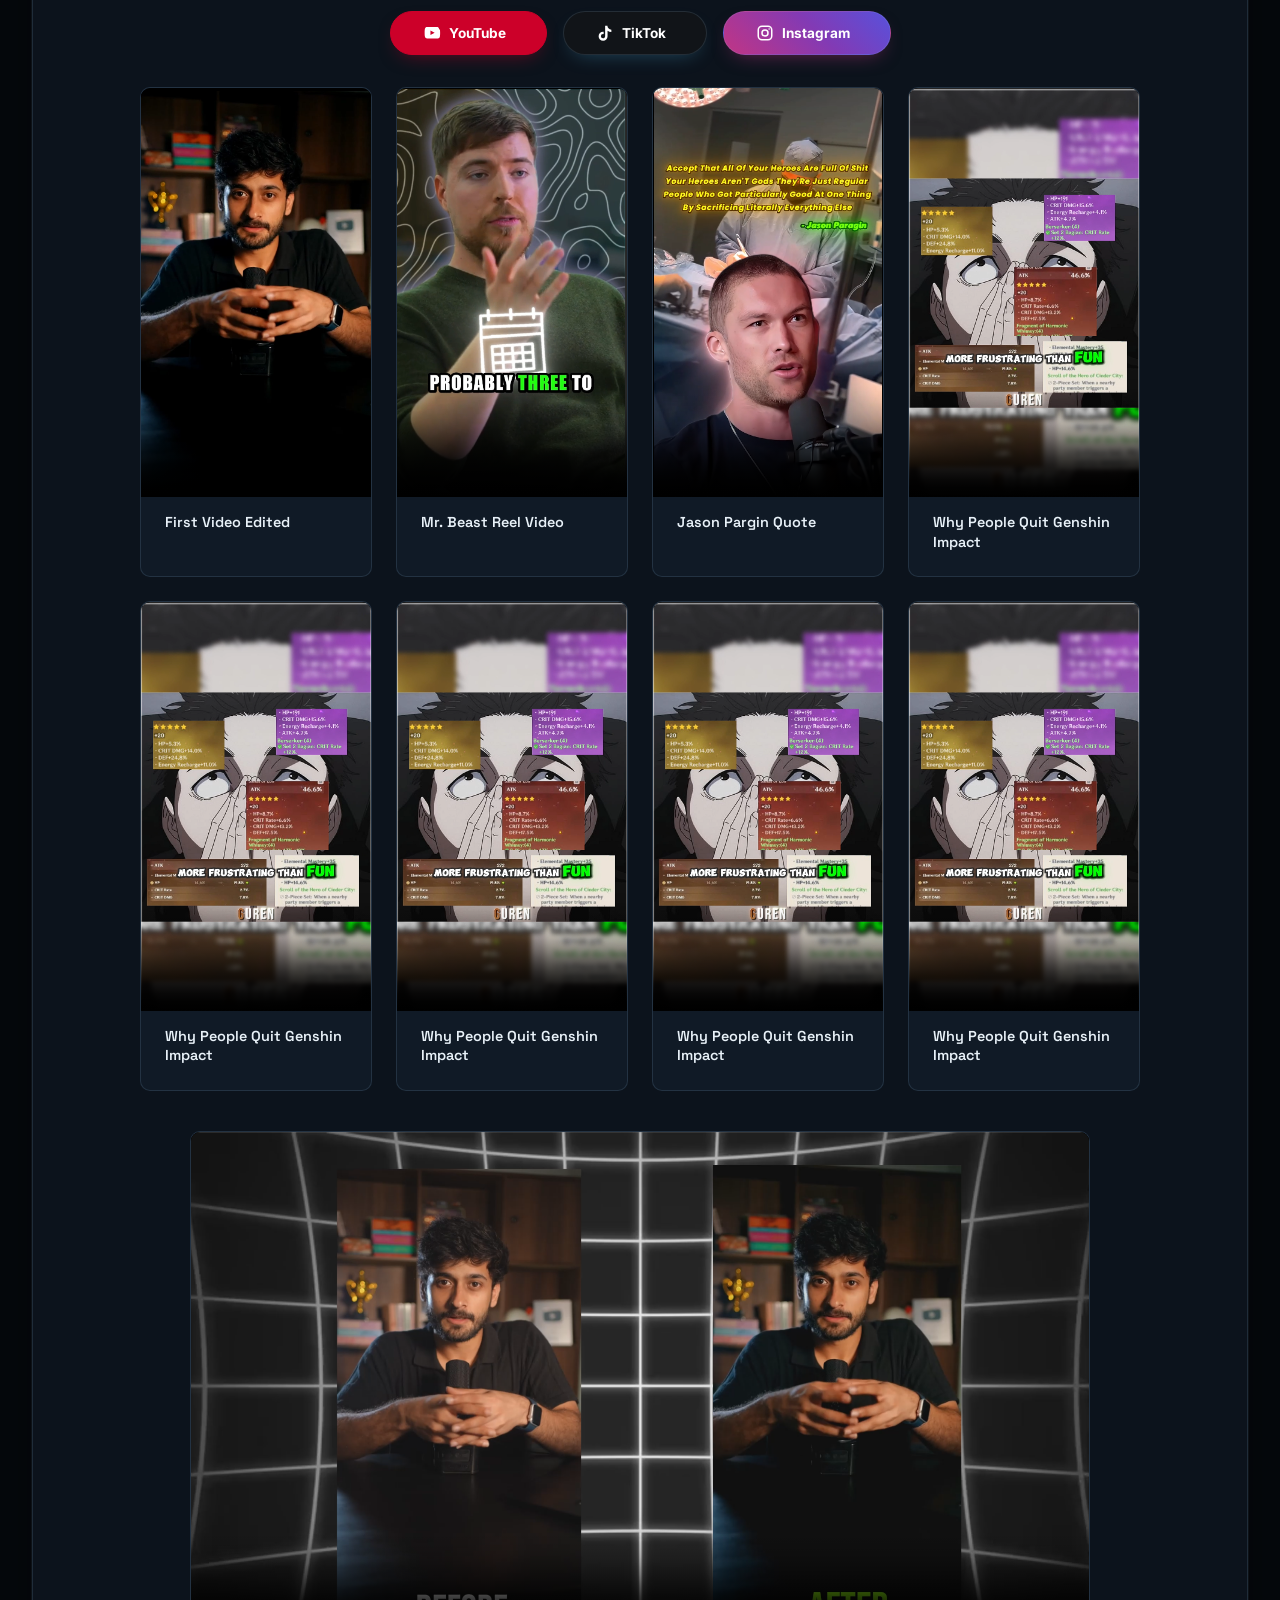
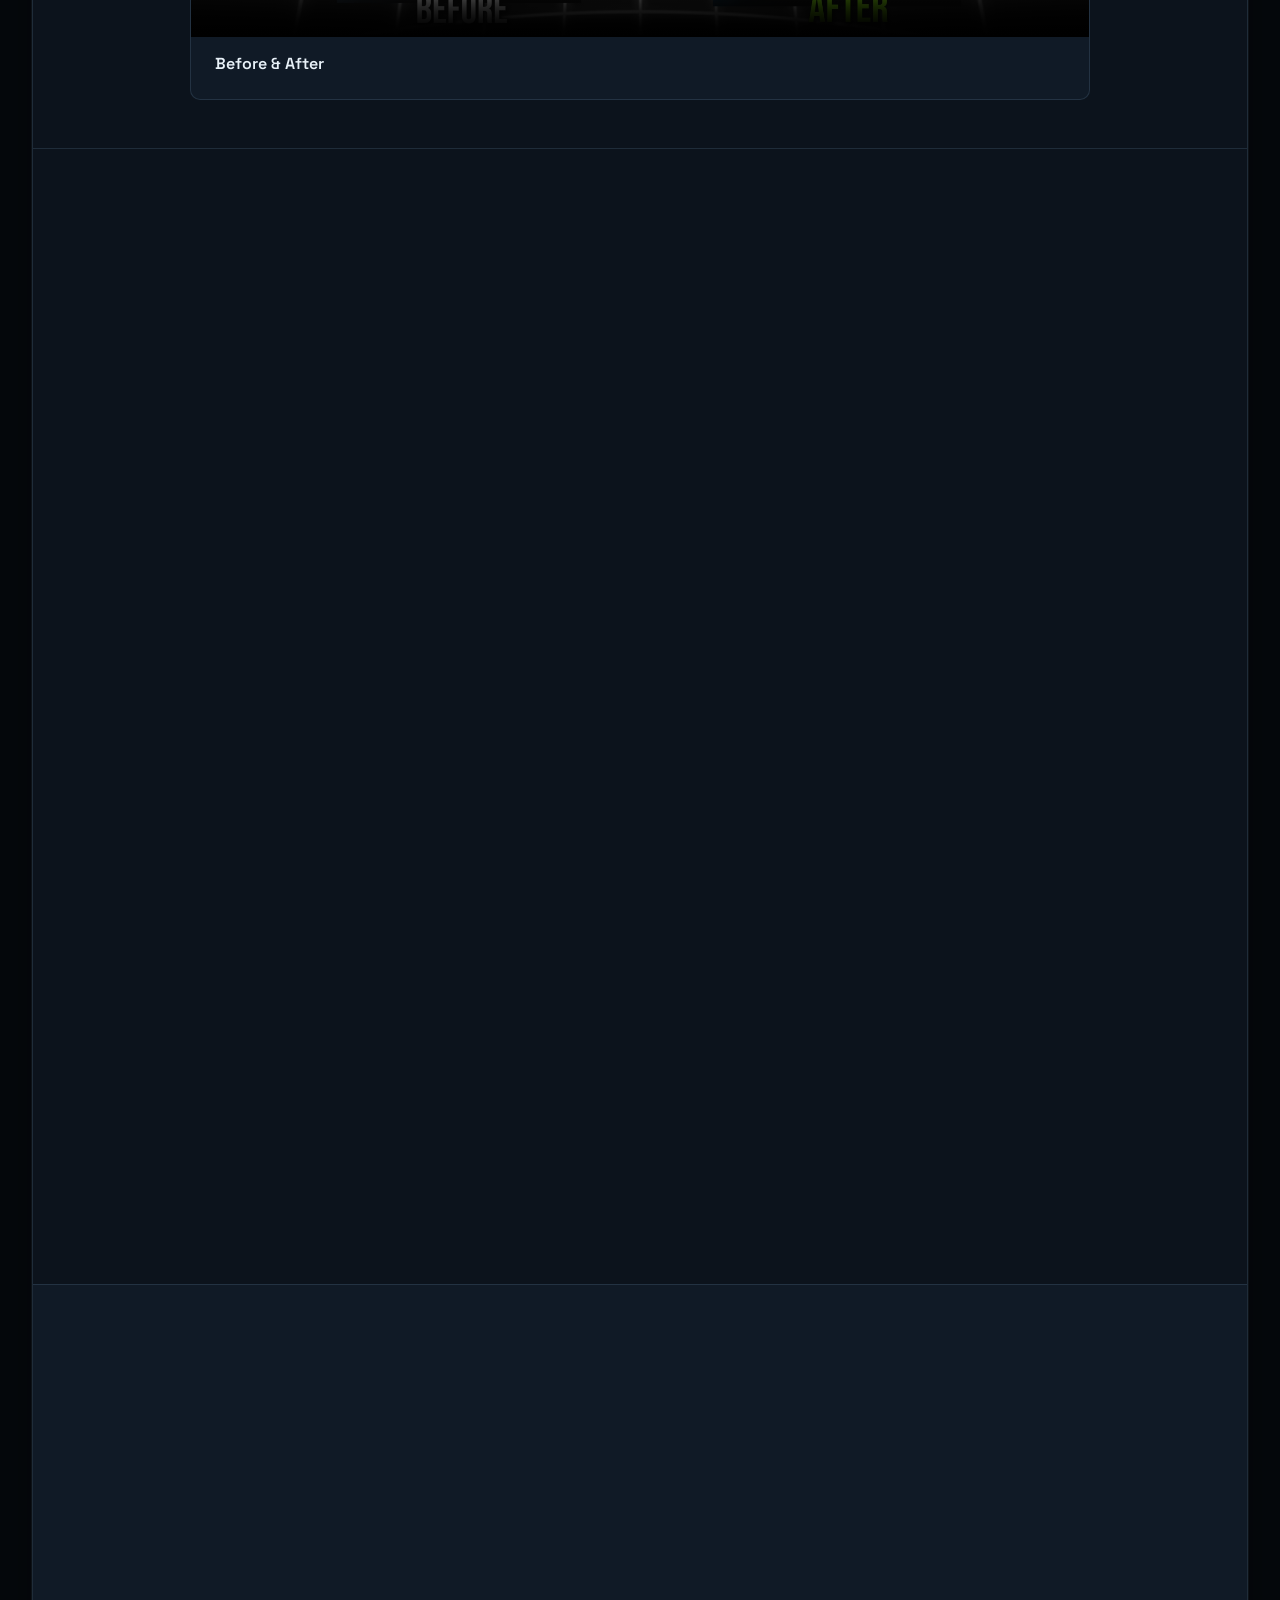
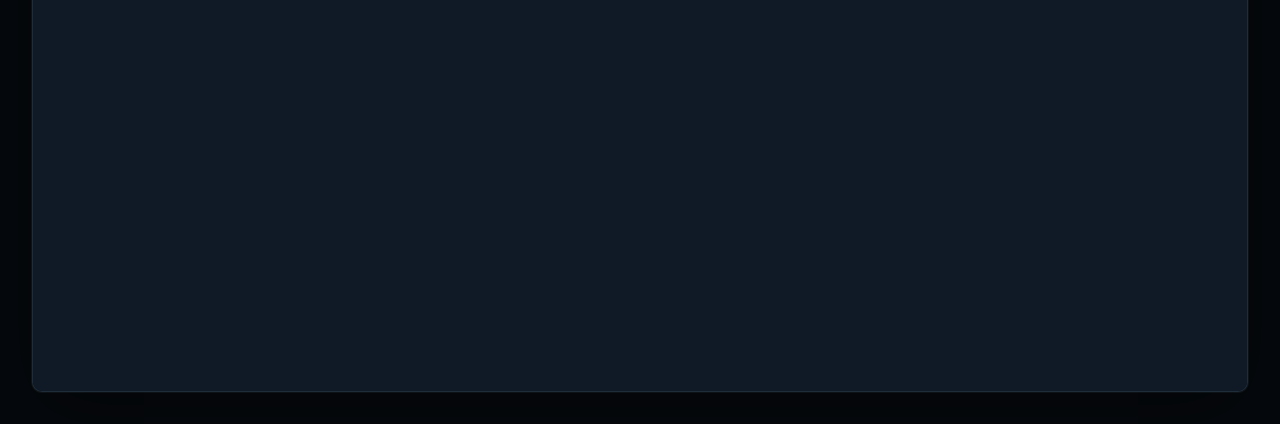
==== commit 9130c21d: "added more videos, no videos yet though" ====
--- a/Components/index.html
+++ b/Components/index.html
@@ -51,7 +51,7 @@
                 <p class="socials-label">My Socials :</p>
                 <div class="social-section">
                     <a href="https://x.com/acting_guren" target="_blank" rel="noopener noreferrer" class="header-social-icon" aria-label="X (Twitter), opens in a new tab"><span aria-hidden="true">X</span></a>
-                    <a href="https://www.instagram.com/guren_senpai_tv/" target="_blank" rel="noopener noreferrer" class="header-social-icon" aria-label="Instagram, opens in a new tab"><span aria-hidden="true">Ig</span></a>
+                    <a href="https://www.instagram.com/acting_guren/" target="_blank" rel="noopener noreferrer" class="header-social-icon" aria-label="Instagram, opens in a new tab"><span aria-hidden="true">Ig</span></a>
                     <a href="https://www.tiktok.com/@guren_senpai" target="_blank" rel="noopener noreferrer" class="header-social-icon" aria-label="TikTok, opens in a new tab"><span aria-hidden="true">Tt</span></a>
                     <a href="https://github.com/Gen67" target="_blank" rel="noopener noreferrer" class="header-social-icon" aria-label="GitHub, opens in a new tab"><span aria-hidden="true">Gh</span></a>
                 </div>
@@ -529,6 +529,62 @@
                         <h3 class="edit-title">Why People Quit Genshin Impact</h3>
                     </div>
                 </li>
+                   <li class="edit-card">
+                    <div class="edit-media">
+                        <video class="edit-video" controls playsinline preload="none"
+                            poster="../images/Posters/genshinQuit.png"
+                            aria-label="Edited video: Traveler and Childe's Master">
+                            <source src="../videos/1123.mp4" type="video/mp4">
+                            Your browser doesn't support embedded video.
+                            <a href="../images/Posters/genshinQuit.png">Download the video</a>
+                        </video>
+                    </div>
+                    <div class="edit-info">
+                        <h3 class="edit-title">Why People Quit Genshin Impact</h3>
+                    </div>
+                </li>
+                   <li class="edit-card">
+                    <div class="edit-media">
+                        <video class="edit-video" controls playsinline preload="none"
+                            poster="../images/Posters/genshinQuit.png"
+                            aria-label="Edited video: Traveler and Childe's Master">
+                            <source src="../videos/1123.mp4" type="video/mp4">
+                            Your browser doesn't support embedded video.
+                            <a href="../images/Posters/genshinQuit.png">Download the video</a>
+                        </video>
+                    </div>
+                    <div class="edit-info">
+                        <h3 class="edit-title">Why People Quit Genshin Impact</h3>
+                    </div>
+                </li>
+                   <li class="edit-card">
+                    <div class="edit-media">
+                        <video class="edit-video" controls playsinline preload="none"
+                            poster="../images/Posters/genshinQuit.png"
+                            aria-label="Edited video: Traveler and Childe's Master">
+                            <source src="../videos/1123.mp4" type="video/mp4">
+                            Your browser doesn't support embedded video.
+                            <a href="../images/Posters/genshinQuit.png">Download the video</a>
+                        </video>
+                    </div>
+                    <div class="edit-info">
+                        <h3 class="edit-title">Why People Quit Genshin Impact</h3>
+                    </div>
+                </li>
+                   <li class="edit-card">
+                    <div class="edit-media">
+                        <video class="edit-video" controls playsinline preload="none"
+                            poster="../images/Posters/genshinQuit.png"
+                            aria-label="Edited video: Traveler and Childe's Master">
+                            <source src="../videos/1123.mp4" type="video/mp4">
+                            Your browser doesn't support embedded video.
+                            <a href="../images/Posters/genshinQuit.png">Download the video</a>
+                        </video>
+                    </div>
+                    <div class="edit-info">
+                        <h3 class="edit-title">Why People Quit Genshin Impact</h3>
+                    </div>
+                </li>
             
             </ul>
           <div class="edit-card edit-card--wide">
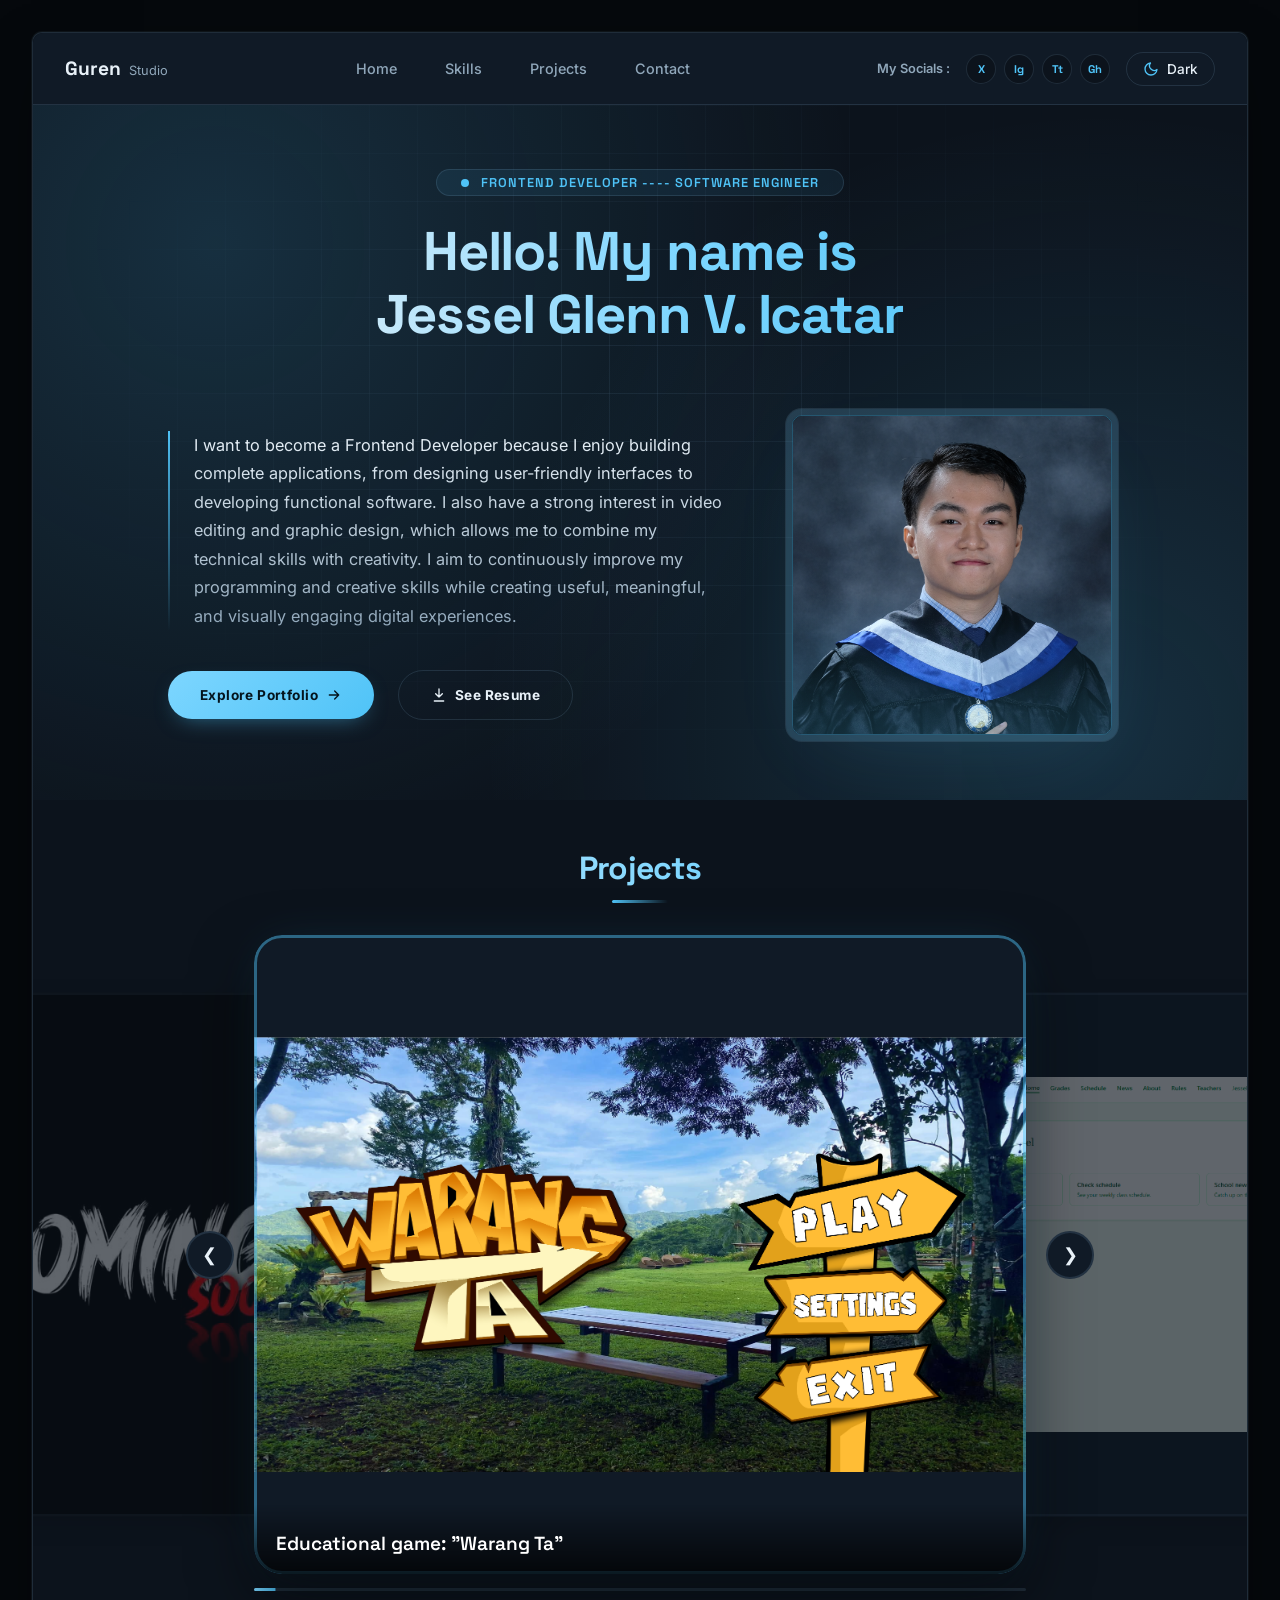
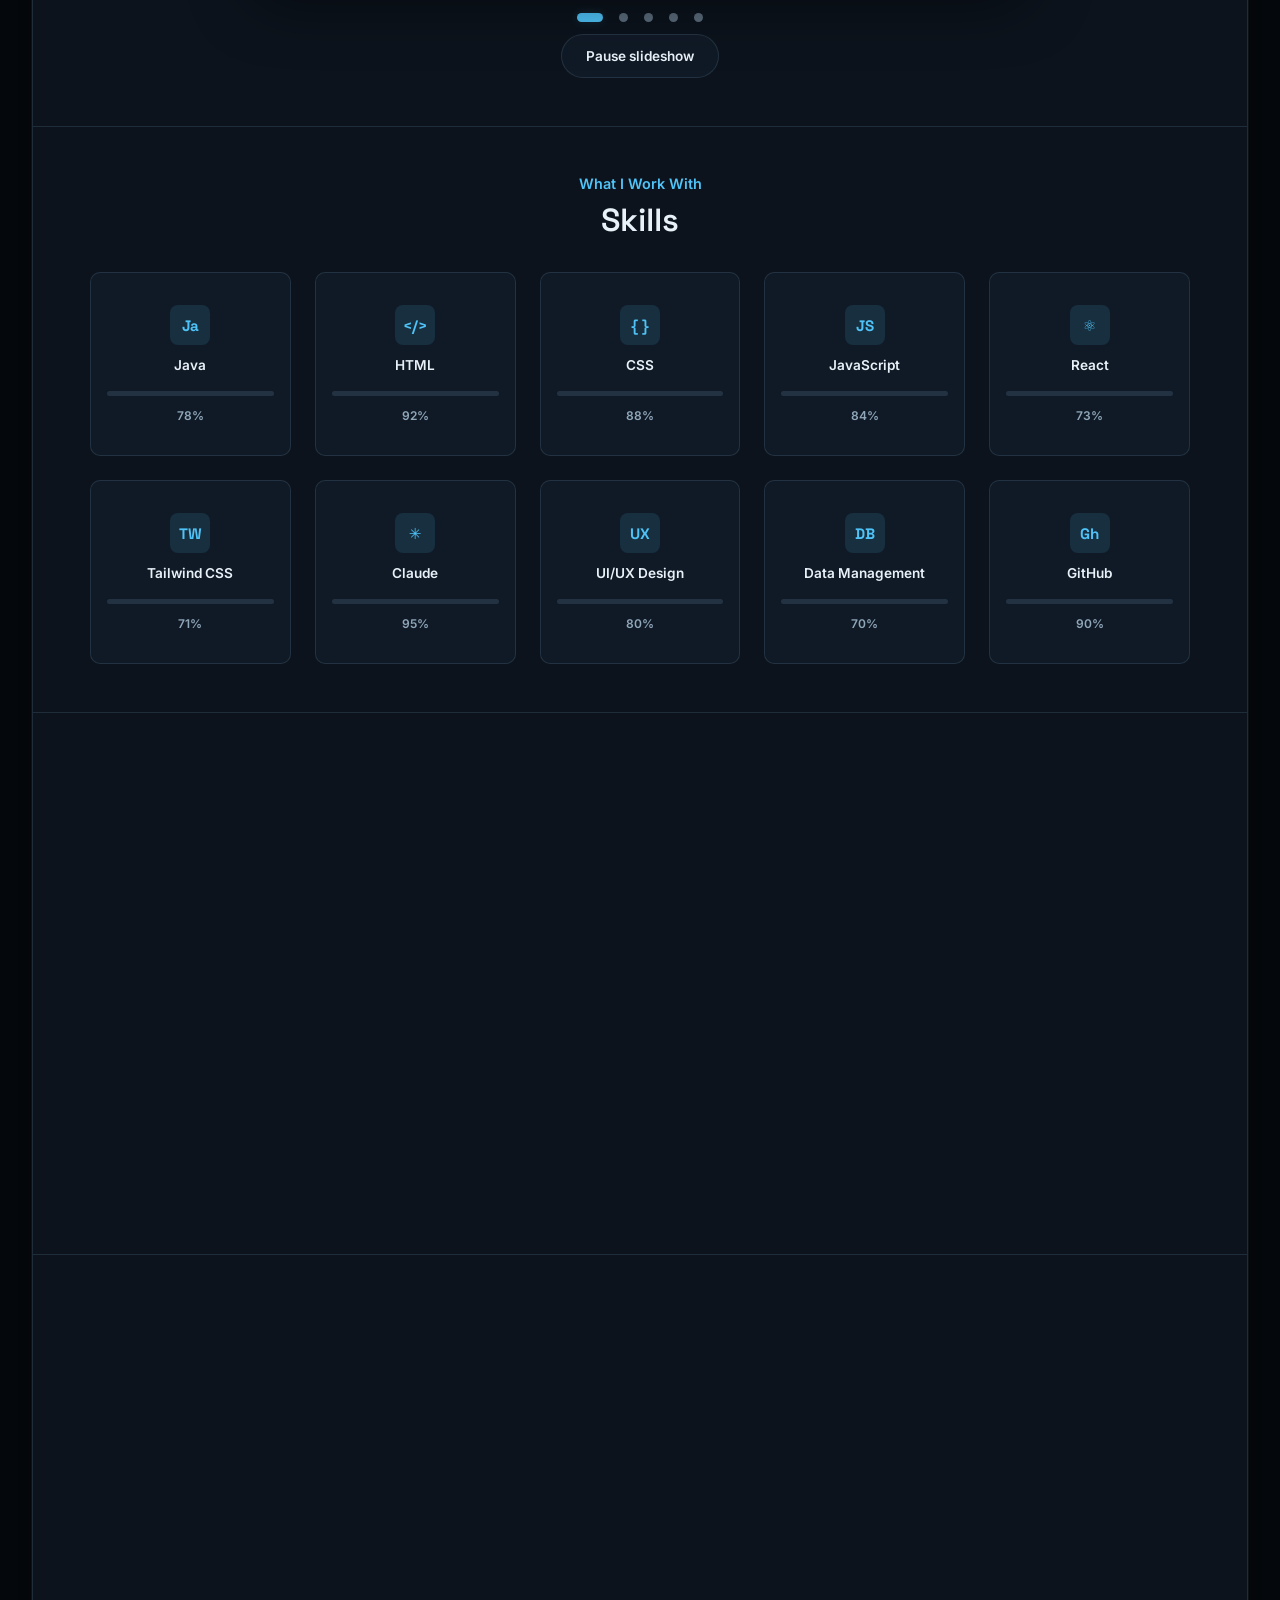
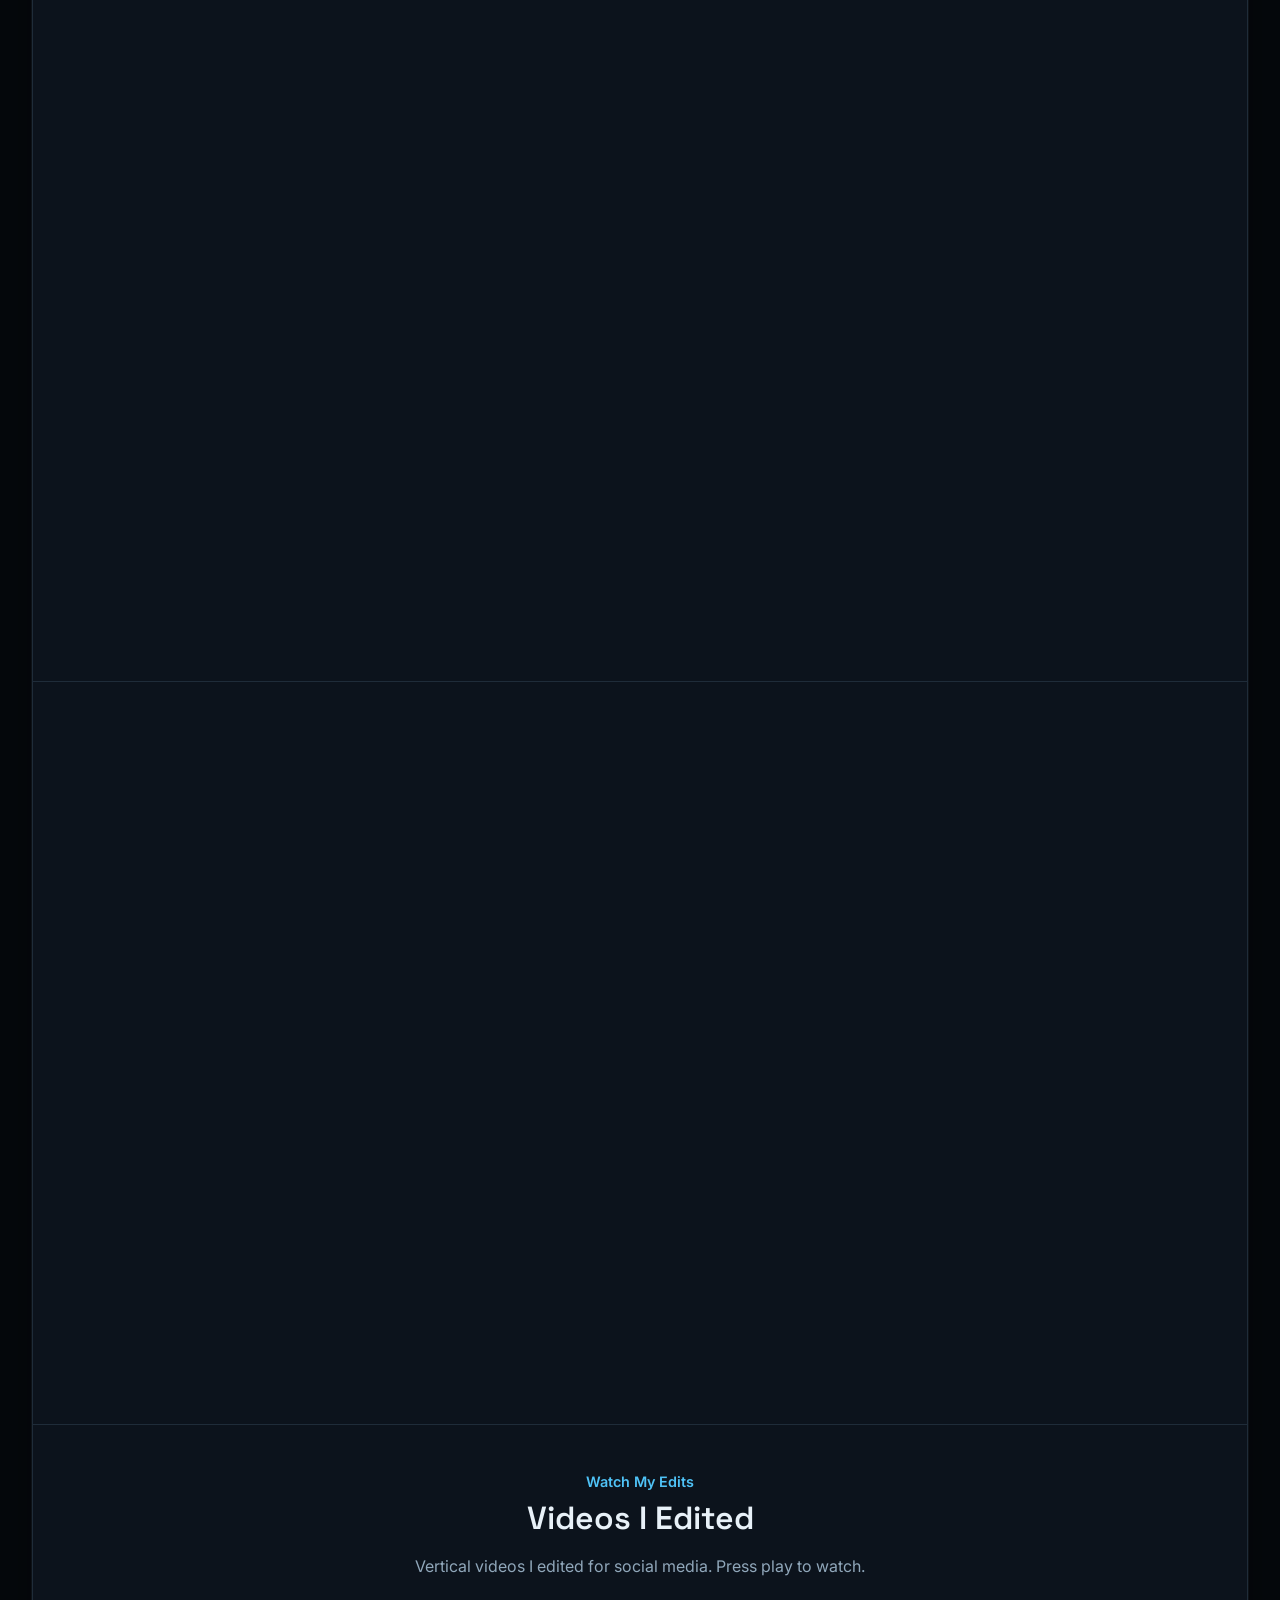
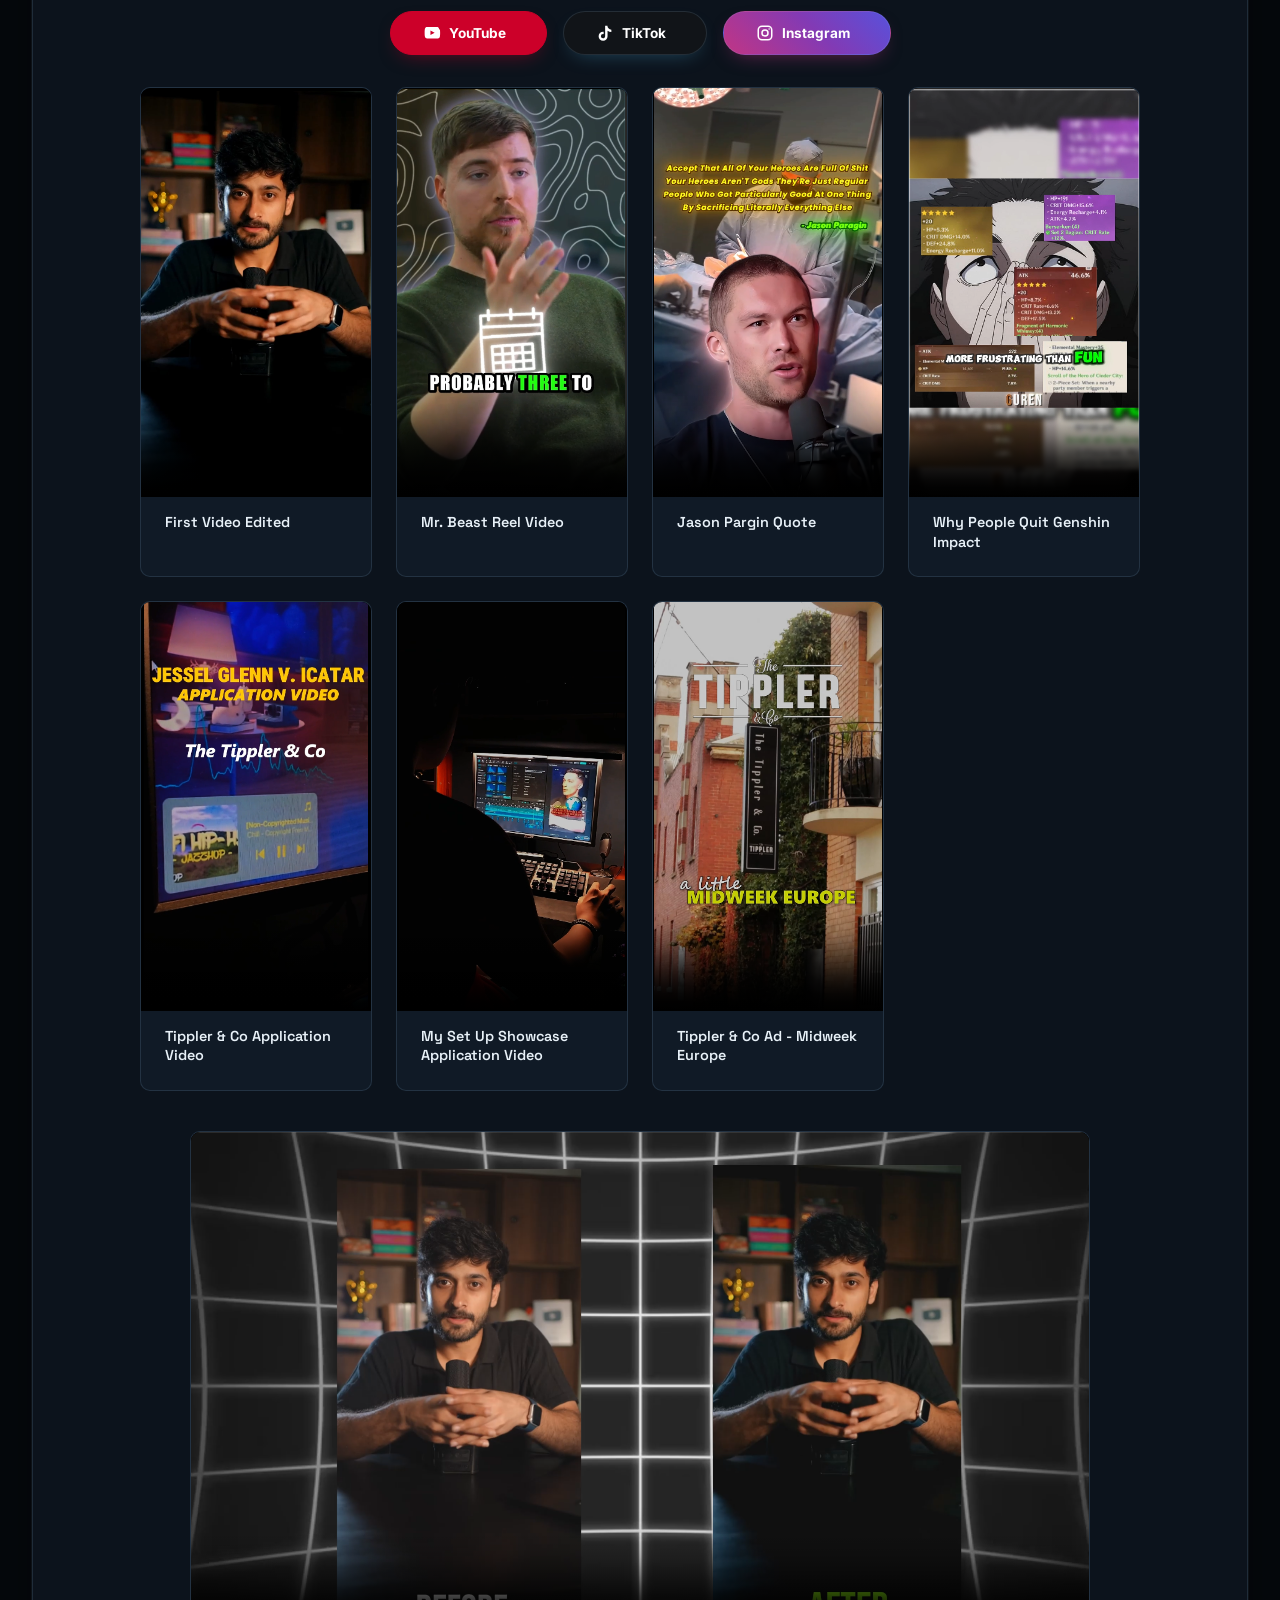
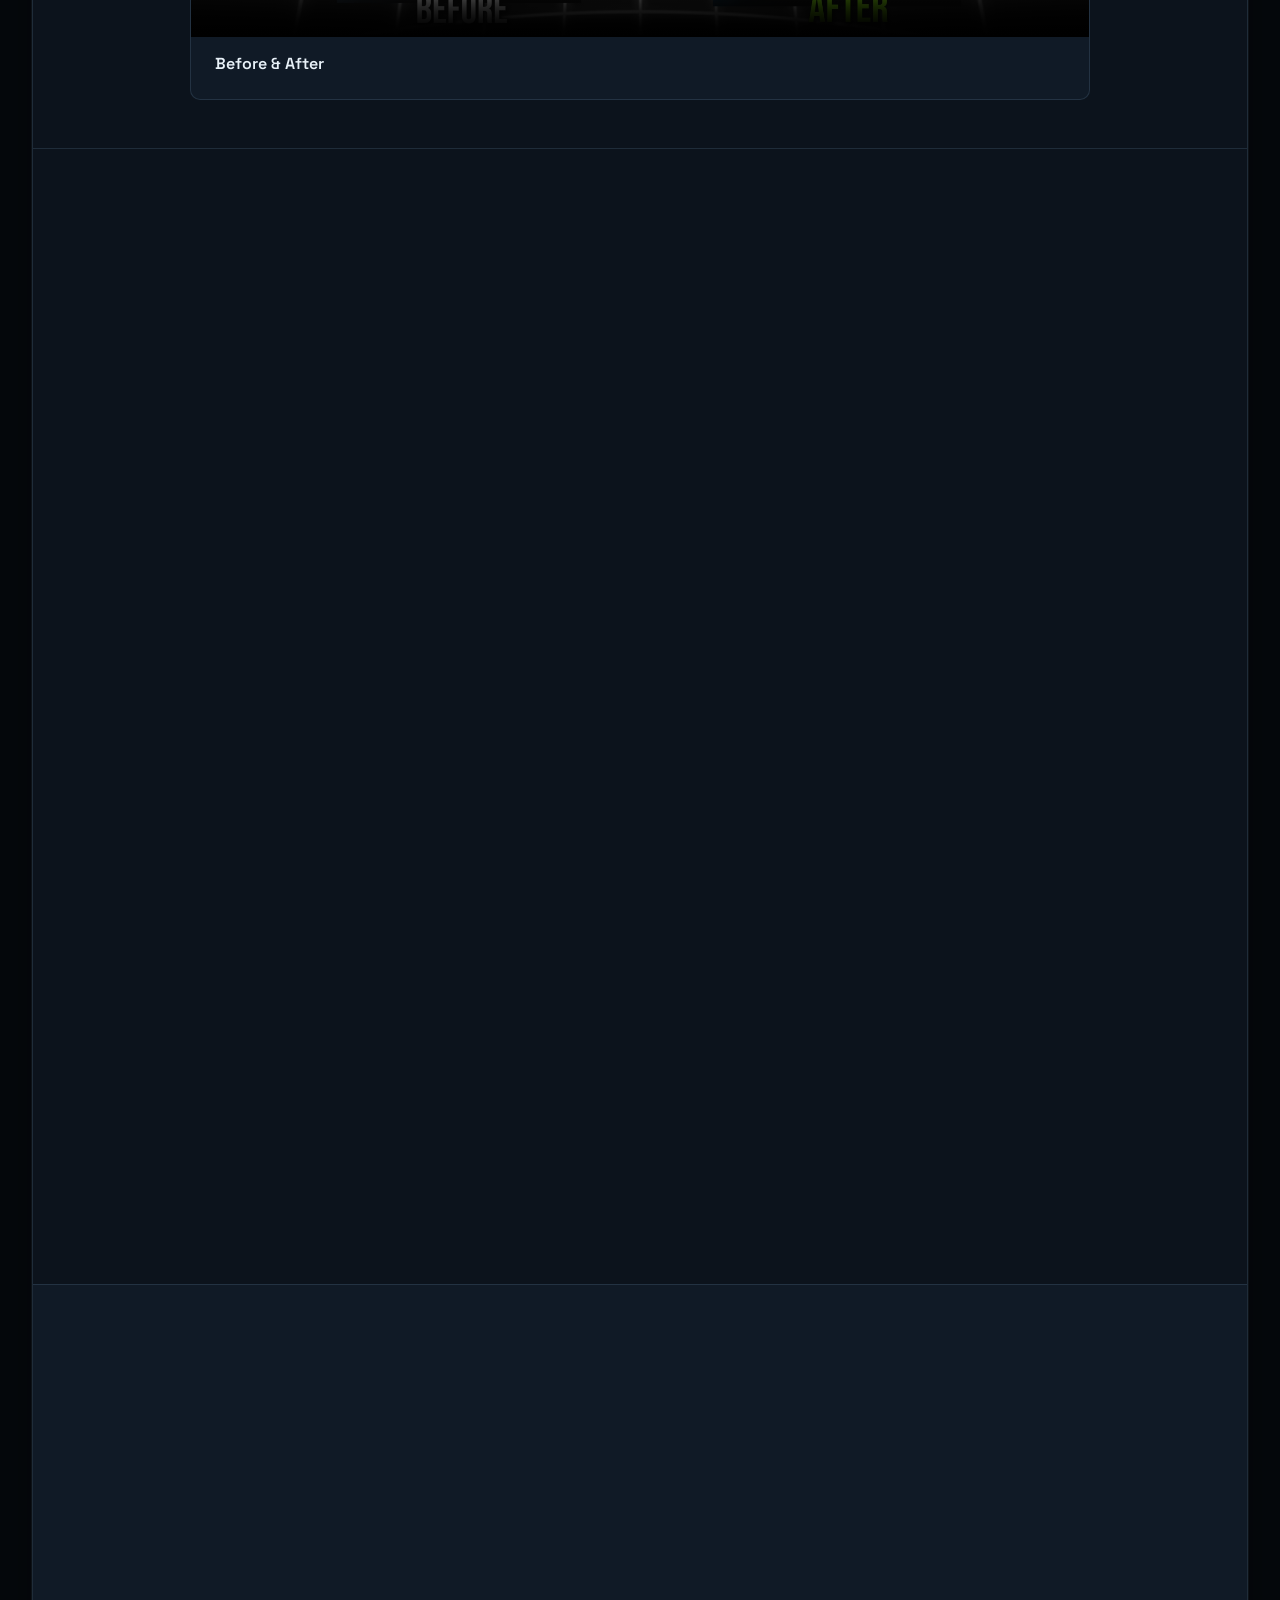
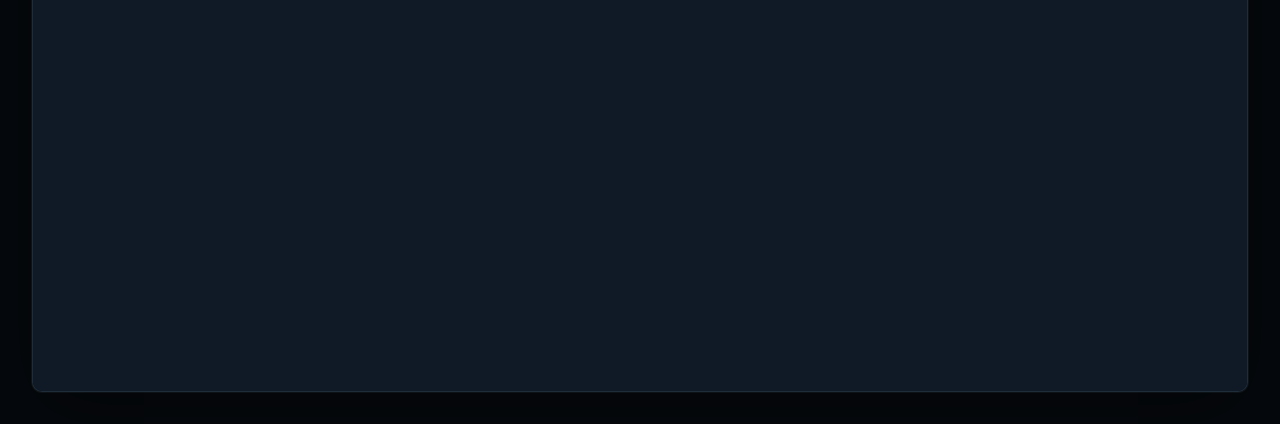
==== commit cd6fbd09: "added videos" ====
--- a/Components/index.html
+++ b/Components/index.html
@@ -532,59 +532,46 @@
                    <li class="edit-card">
                     <div class="edit-media">
                         <video class="edit-video" controls playsinline preload="none"
-                            poster="../images/Posters/genshinQuit.png"
+                            poster="../images/Posters/application.png"
                             aria-label="Edited video: Traveler and Childe's Master">
-                            <source src="../videos/1123.mp4" type="video/mp4">
+                            <source src="../videos/interview.mp4" type="video/mp4">
                             Your browser doesn't support embedded video.
-                            <a href="../images/Posters/genshinQuit.png">Download the video</a>
+                            <a href="../videos/interview.mp4">Download the video</a>
                         </video>
                     </div>
                     <div class="edit-info">
-                        <h3 class="edit-title">Why People Quit Genshin Impact</h3>
+                        <h3 class="edit-title">Tippler & Co Application Video</h3>
                     </div>
                 </li>
                    <li class="edit-card">
                     <div class="edit-media">
                         <video class="edit-video" controls playsinline preload="none"
-                            poster="../images/Posters/genshinQuit.png"
+                            poster="../images/Posters/setup.png"
                             aria-label="Edited video: Traveler and Childe's Master">
-                            <source src="../videos/1123.mp4" type="video/mp4">
+                            <source src="../videos/set up.mp4" type="video/mp4">
                             Your browser doesn't support embedded video.
                             <a href="../images/Posters/genshinQuit.png">Download the video</a>
                         </video>
                     </div>
                     <div class="edit-info">
-                        <h3 class="edit-title">Why People Quit Genshin Impact</h3>
+                        <h3 class="edit-title">My Set Up Showcase Application Video</h3>
                     </div>
                 </li>
                    <li class="edit-card">
                     <div class="edit-media">
                         <video class="edit-video" controls playsinline preload="none"
-                            poster="../images/Posters/genshinQuit.png"
+                            poster="../images/Posters/interview.png"
                             aria-label="Edited video: Traveler and Childe's Master">
-                            <source src="../videos/1123.mp4" type="video/mp4">
+                            <source src="../videos/tippler.mp4" type="video/mp4">
                             Your browser doesn't support embedded video.
-                            <a href="../images/Posters/genshinQuit.png">Download the video</a>
+                            <a href="../images/Posters/application.png">Download the video</a>
                         </video>
                     </div>
                     <div class="edit-info">
-                        <h3 class="edit-title">Why People Quit Genshin Impact</h3>
+                        <h3 class="edit-title">Tippler & Co Ad - Midweek Europe</h3>
                     </div>
                 </li>
-                   <li class="edit-card">
-                    <div class="edit-media">
-                        <video class="edit-video" controls playsinline preload="none"
-                            poster="../images/Posters/genshinQuit.png"
-                            aria-label="Edited video: Traveler and Childe's Master">
-                            <source src="../videos/1123.mp4" type="video/mp4">
-                            Your browser doesn't support embedded video.
-                            <a href="../images/Posters/genshinQuit.png">Download the video</a>
-                        </video>
-                    </div>
-                    <div class="edit-info">
-                        <h3 class="edit-title">Why People Quit Genshin Impact</h3>
-                    </div>
-                </li>
+         
             
             </ul>
           <div class="edit-card edit-card--wide">
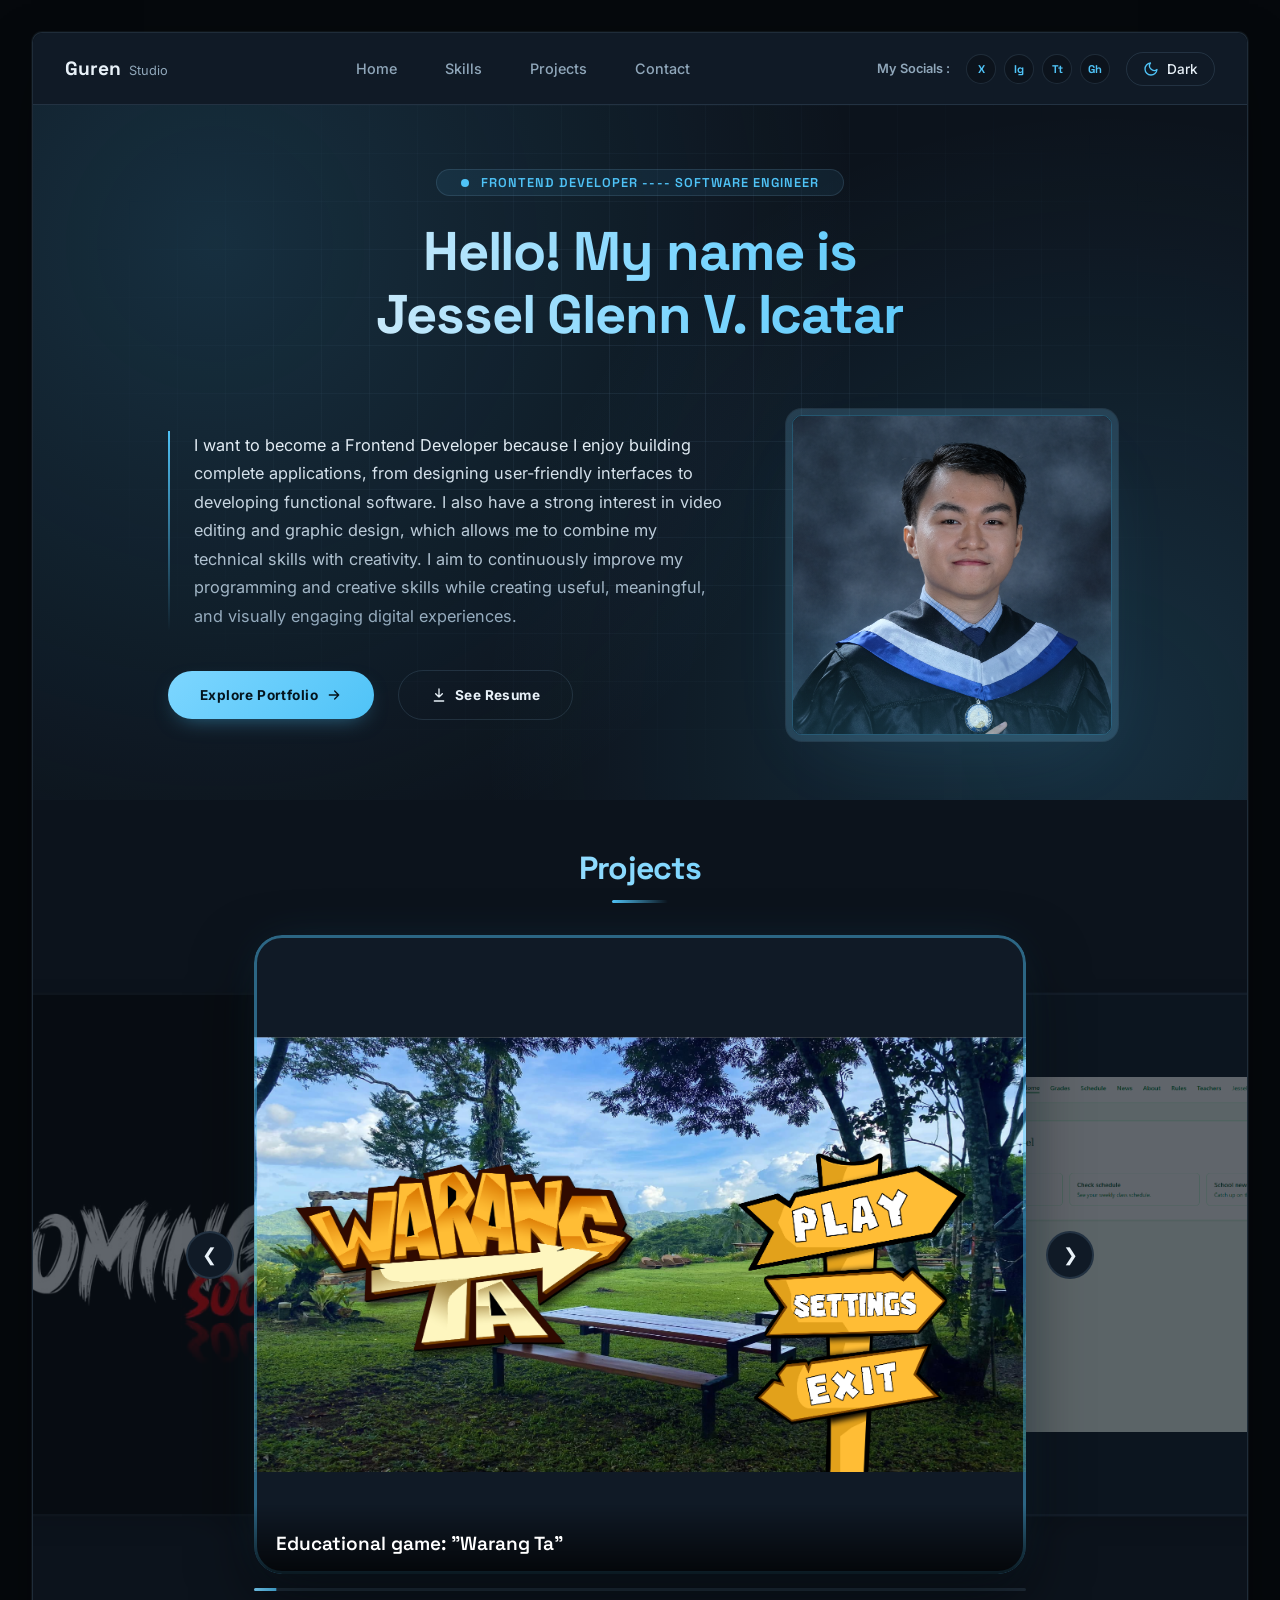
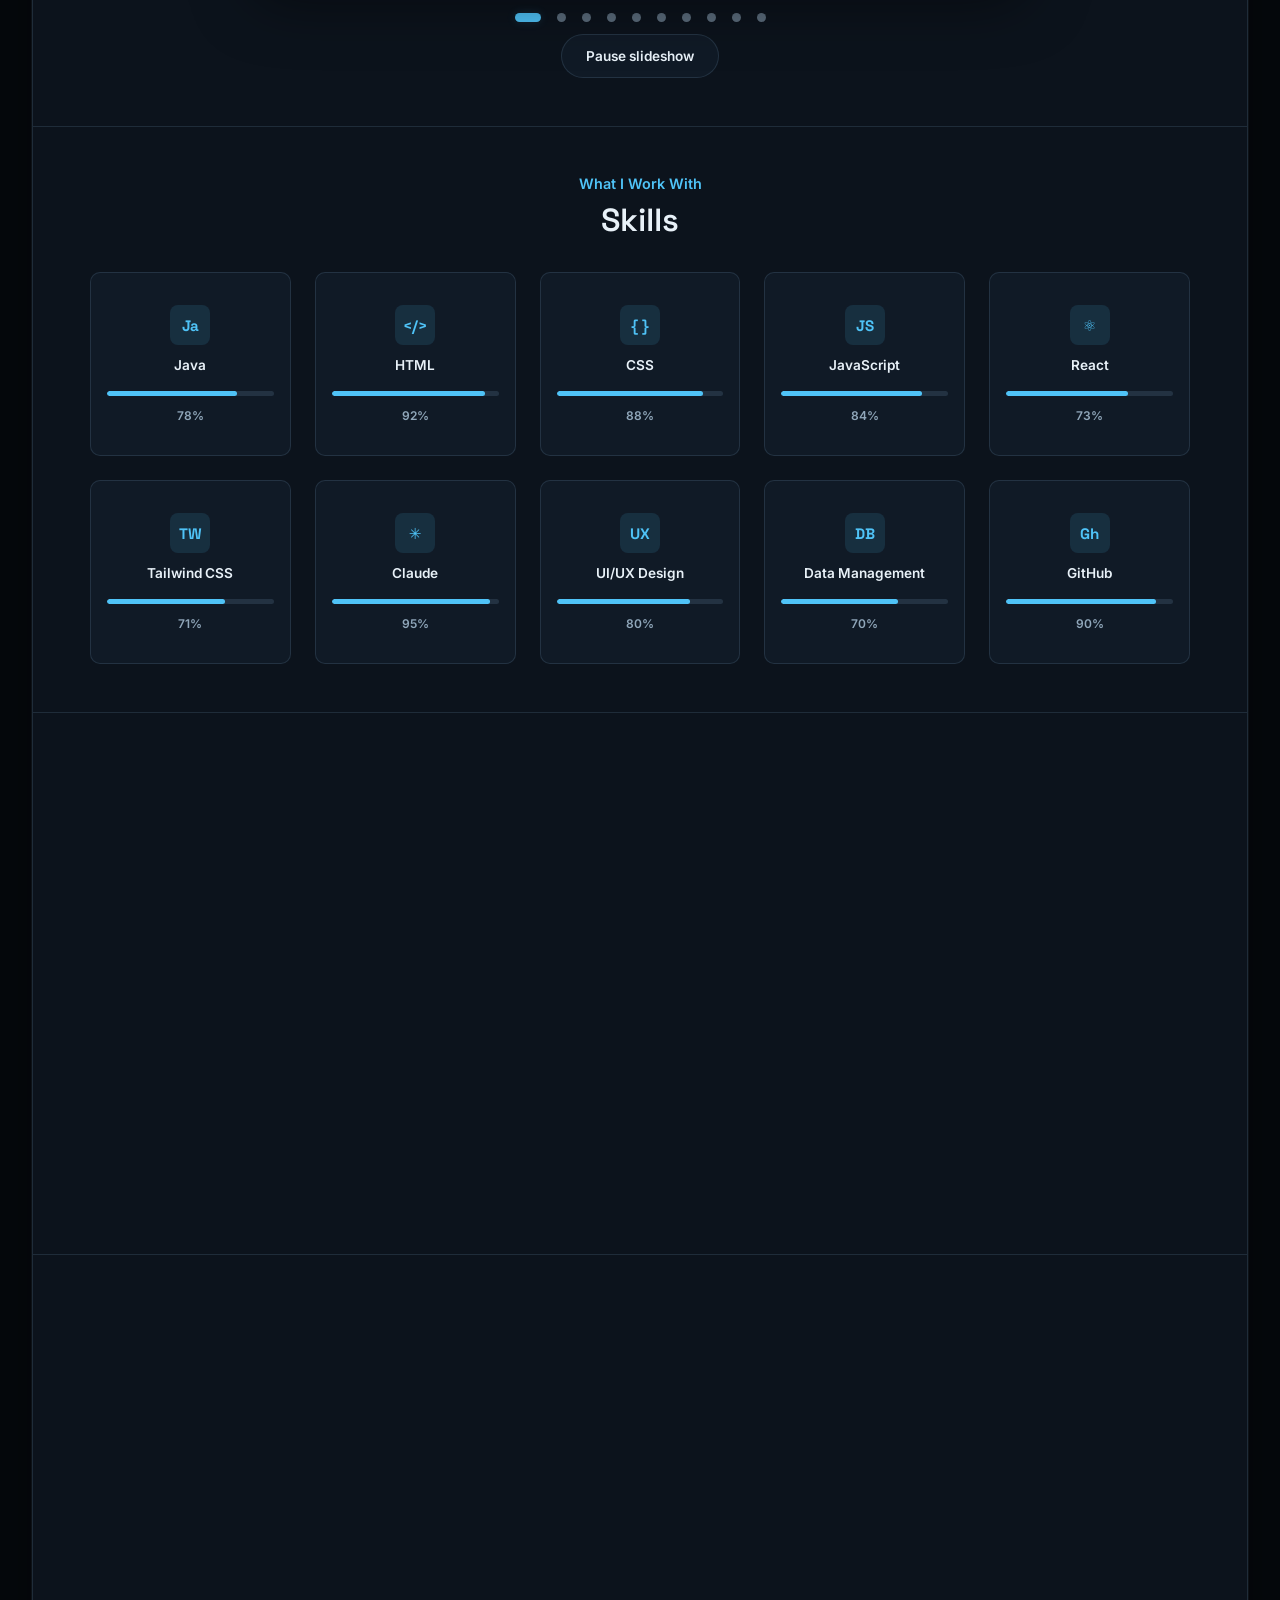
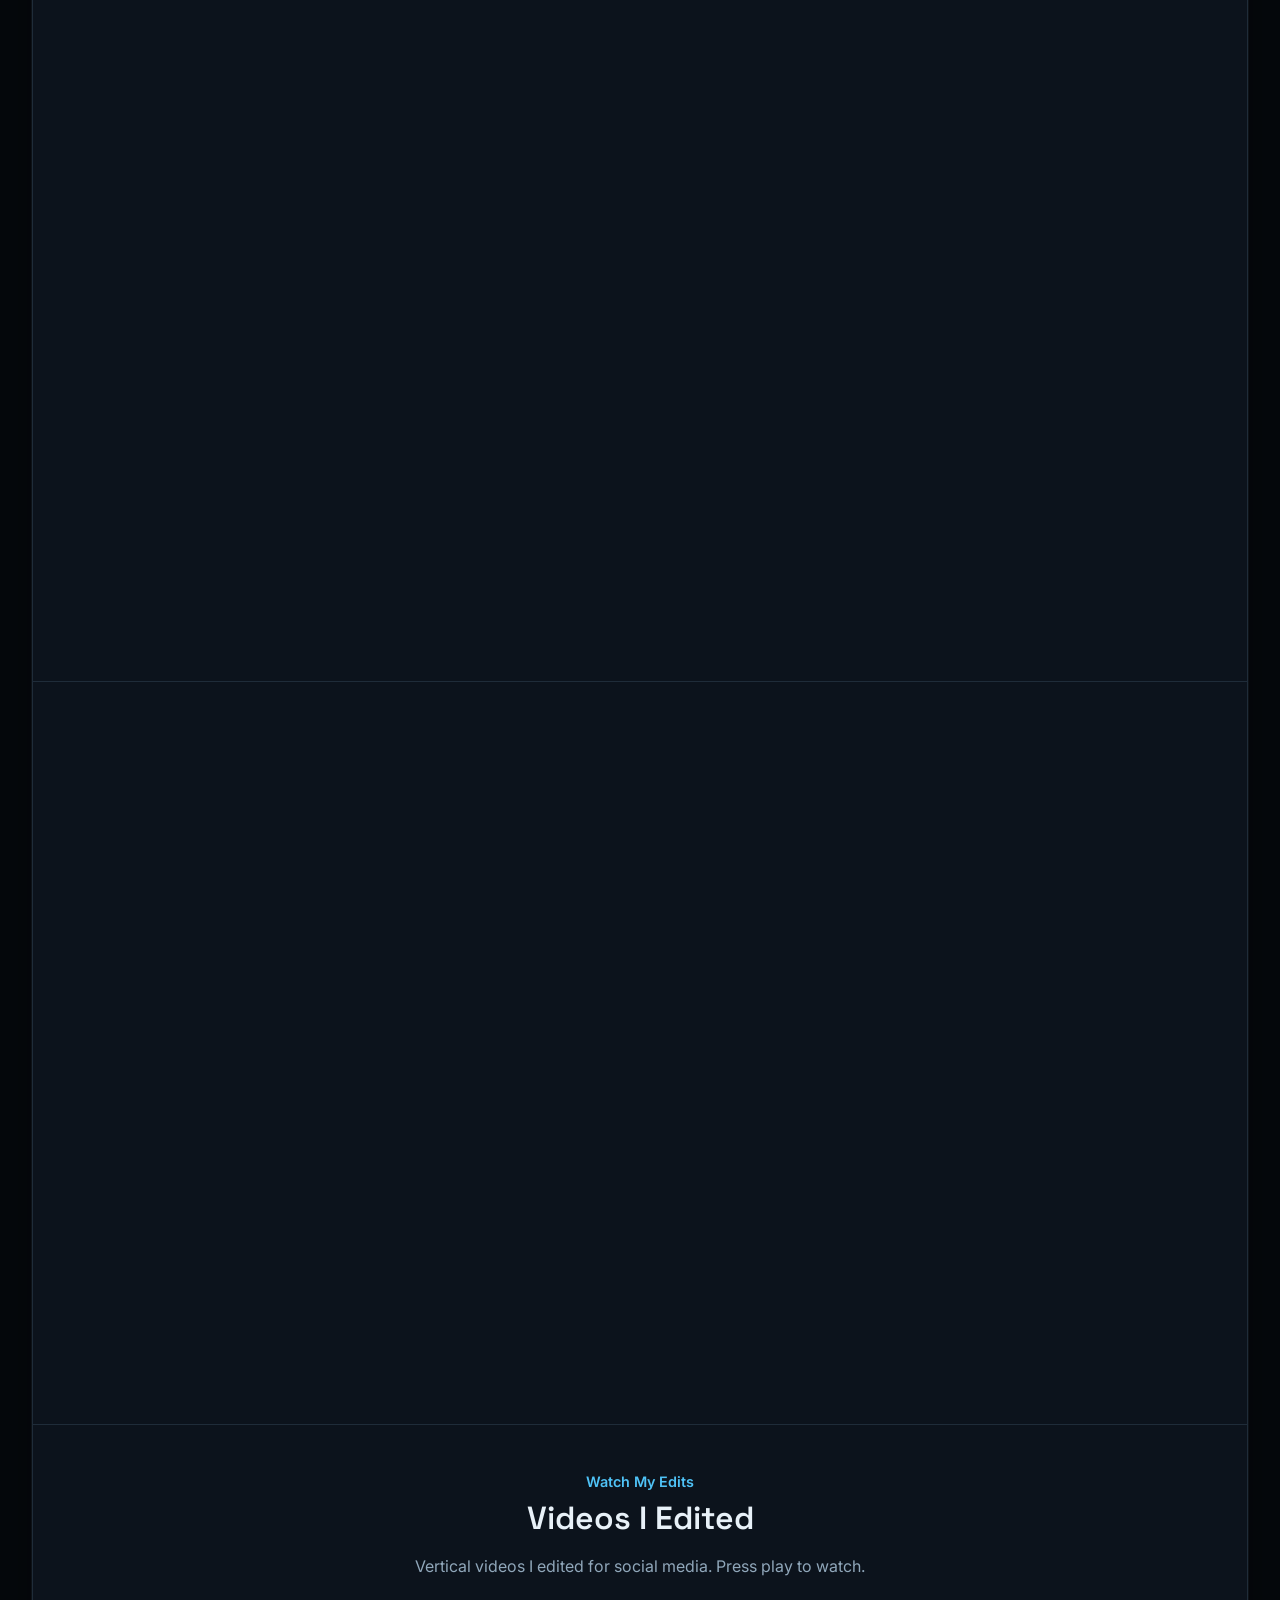
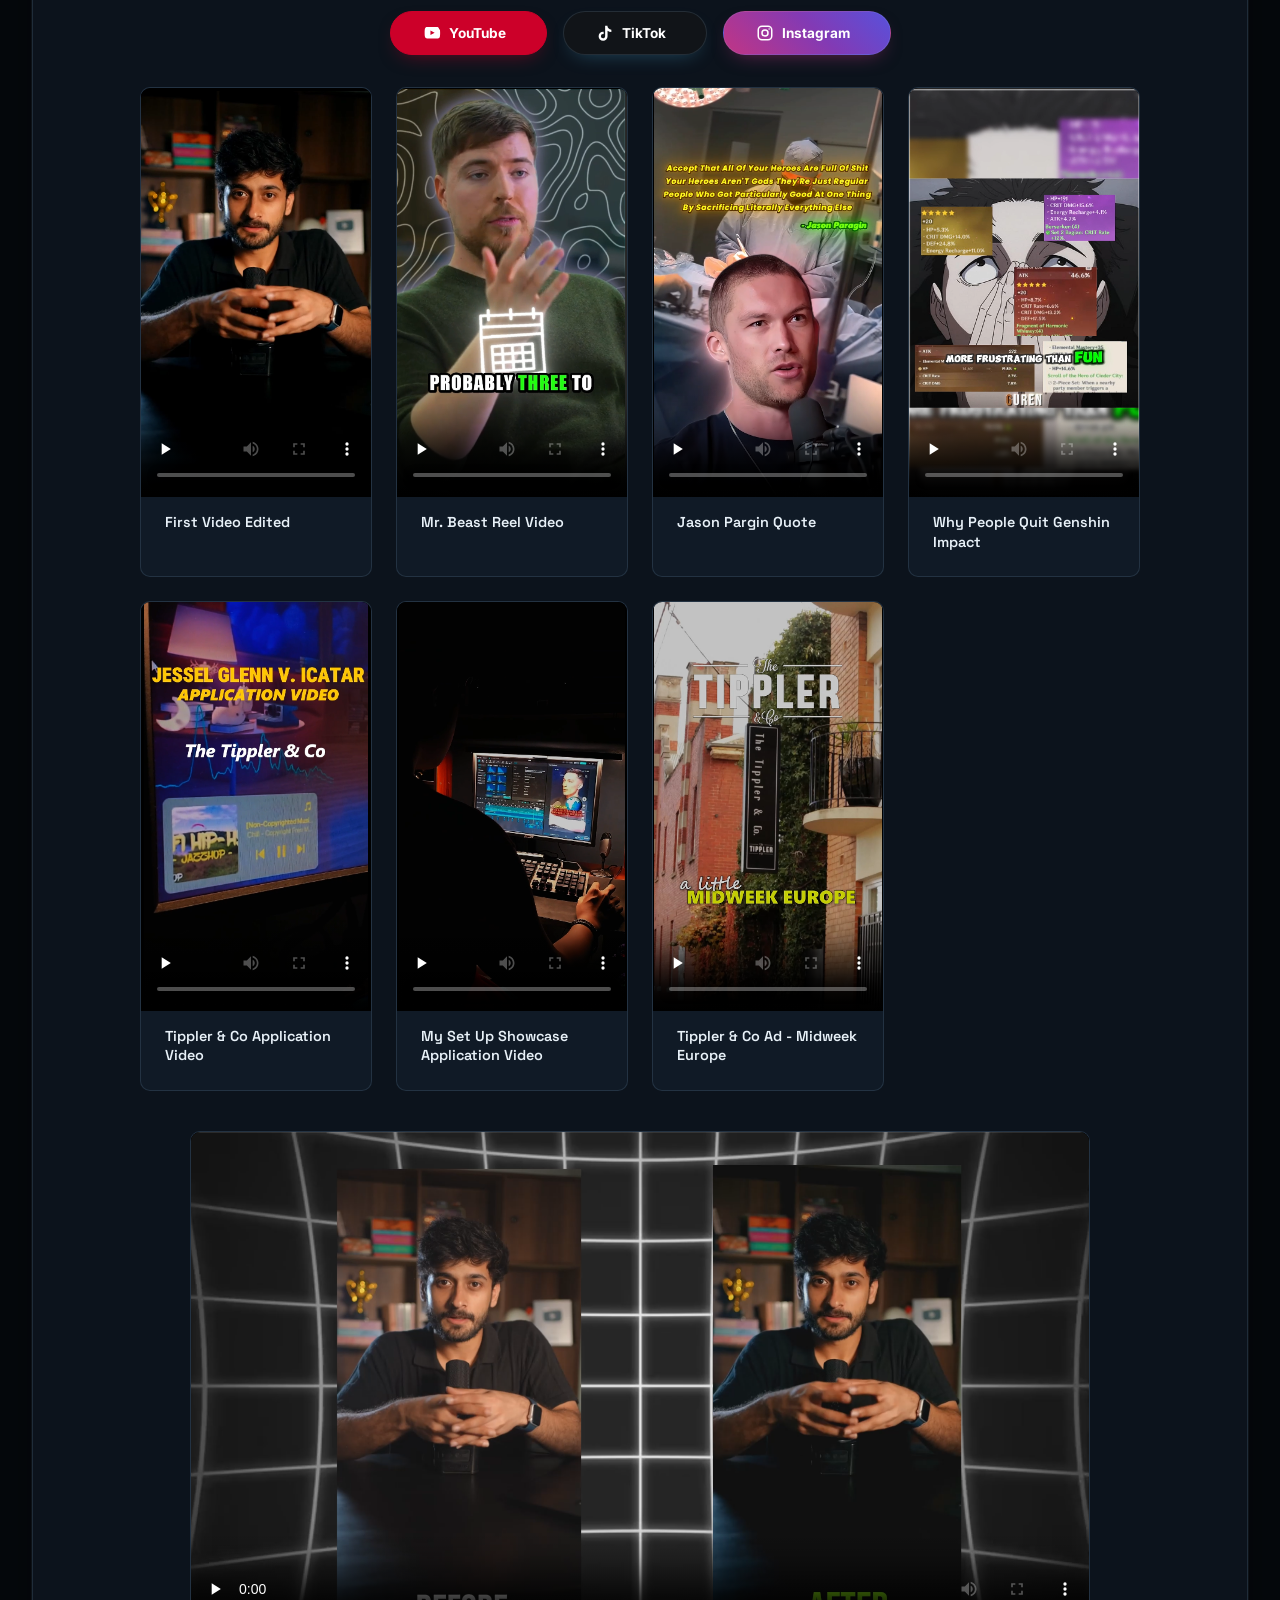
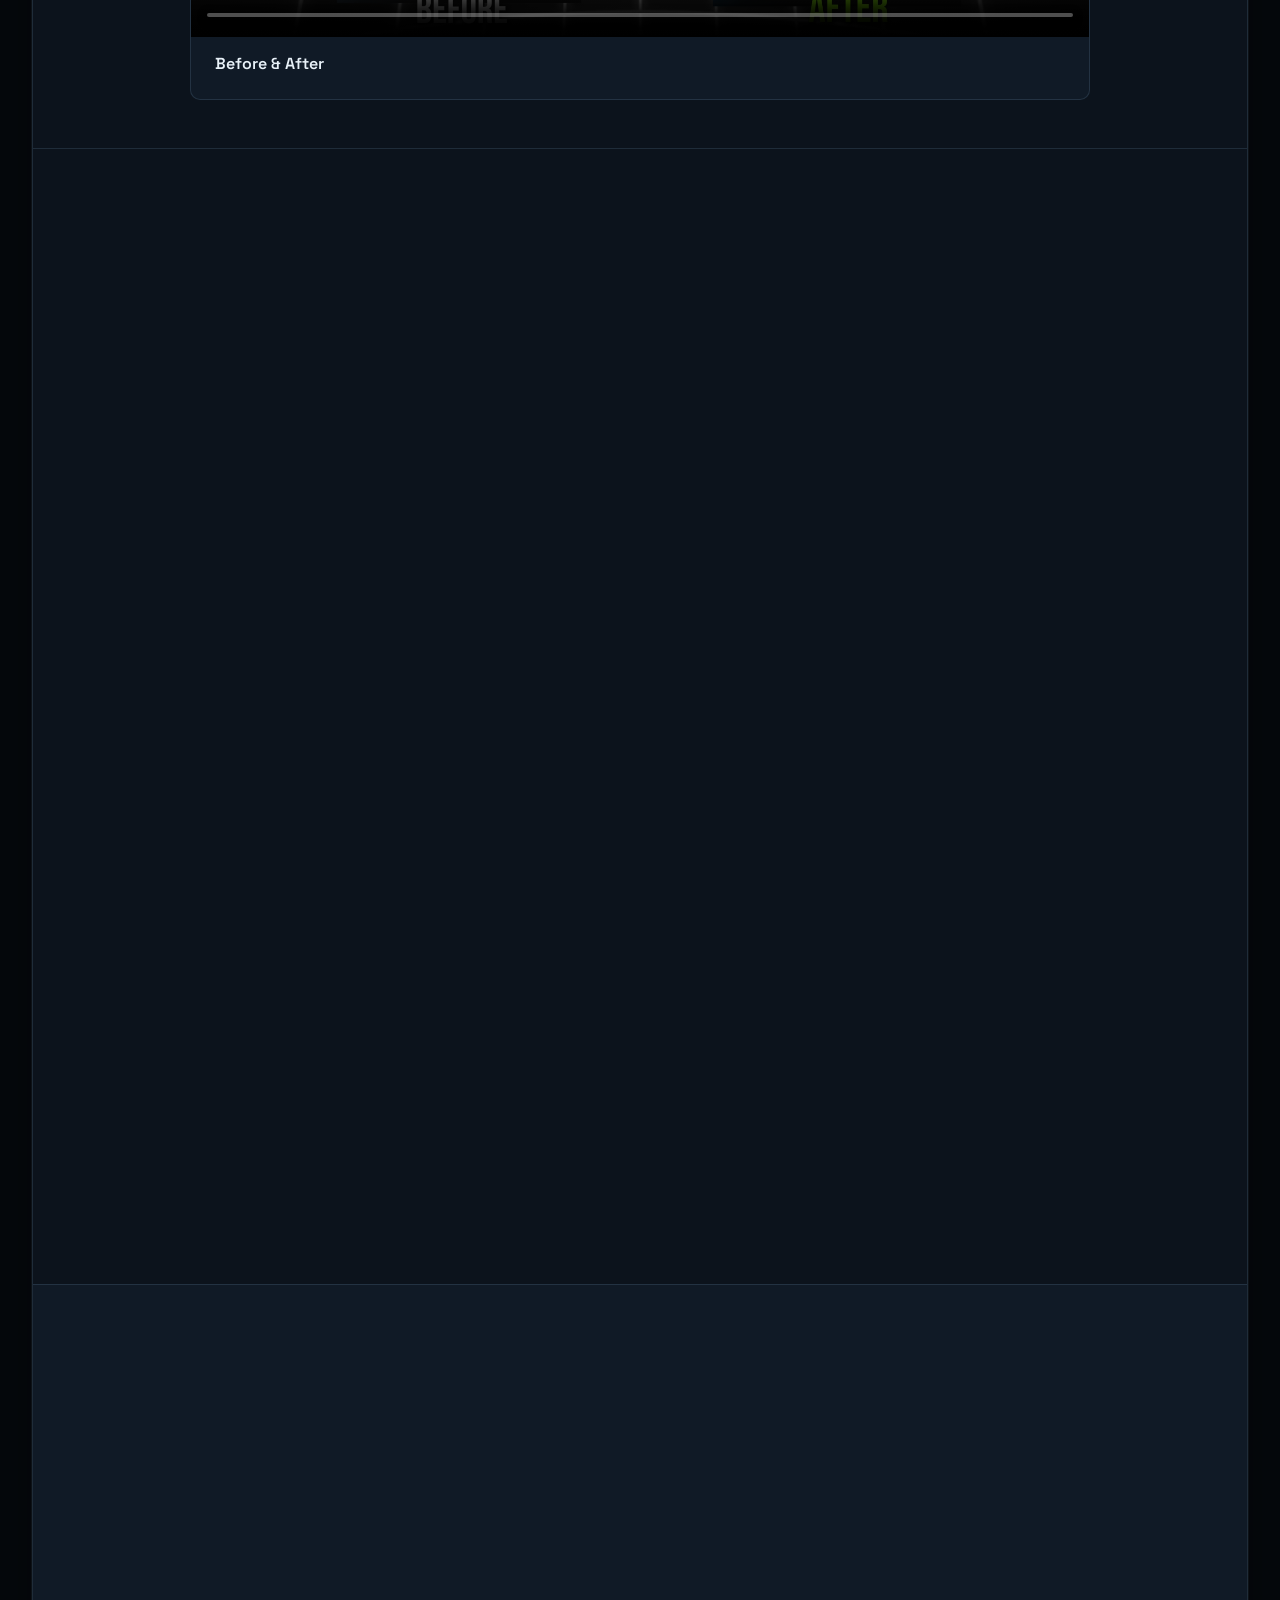
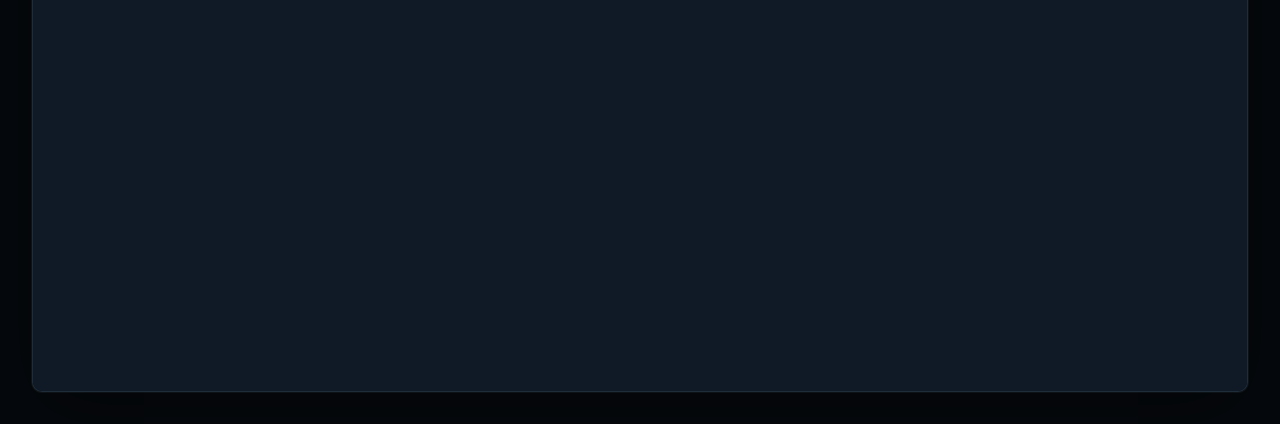
==== commit c63b7759: "fix the skill bar bug" ====
--- a/Components/index.html
+++ b/Components/index.html
@@ -719,7 +719,9 @@
         </footer>
 
     </div>
-    <script src="skills-animate.js" defer></script>
     <script src="../Script/code.js"></script>
+    <script src="../Script/skills-animate.js"></script>
+    <script src="../Script/slider.js"></script>
+    <script src="../Script/footer-contact.js"></script>
 </body>
 </html>
--- a/CSS_Folder/main.css
+++ b/CSS_Folder/main.css
@@ -1138,7 +1138,7 @@
     width: 0%;
     background-color: var(--accent);
     border-radius: 4px;
-    transition: width 900ms var(--ease-smooth);
+    transition: width 900ms var(--ease-smooth, ease);
 }
 
 html[data-theme="light"] .skill-bar-fill {
@@ -2421,6 +2421,10 @@
 }
 
 
+
+
+
+
 /* ============================================
    14 — @MEDIA (RESPONSIVE)
    Grouped by section, so each group can move
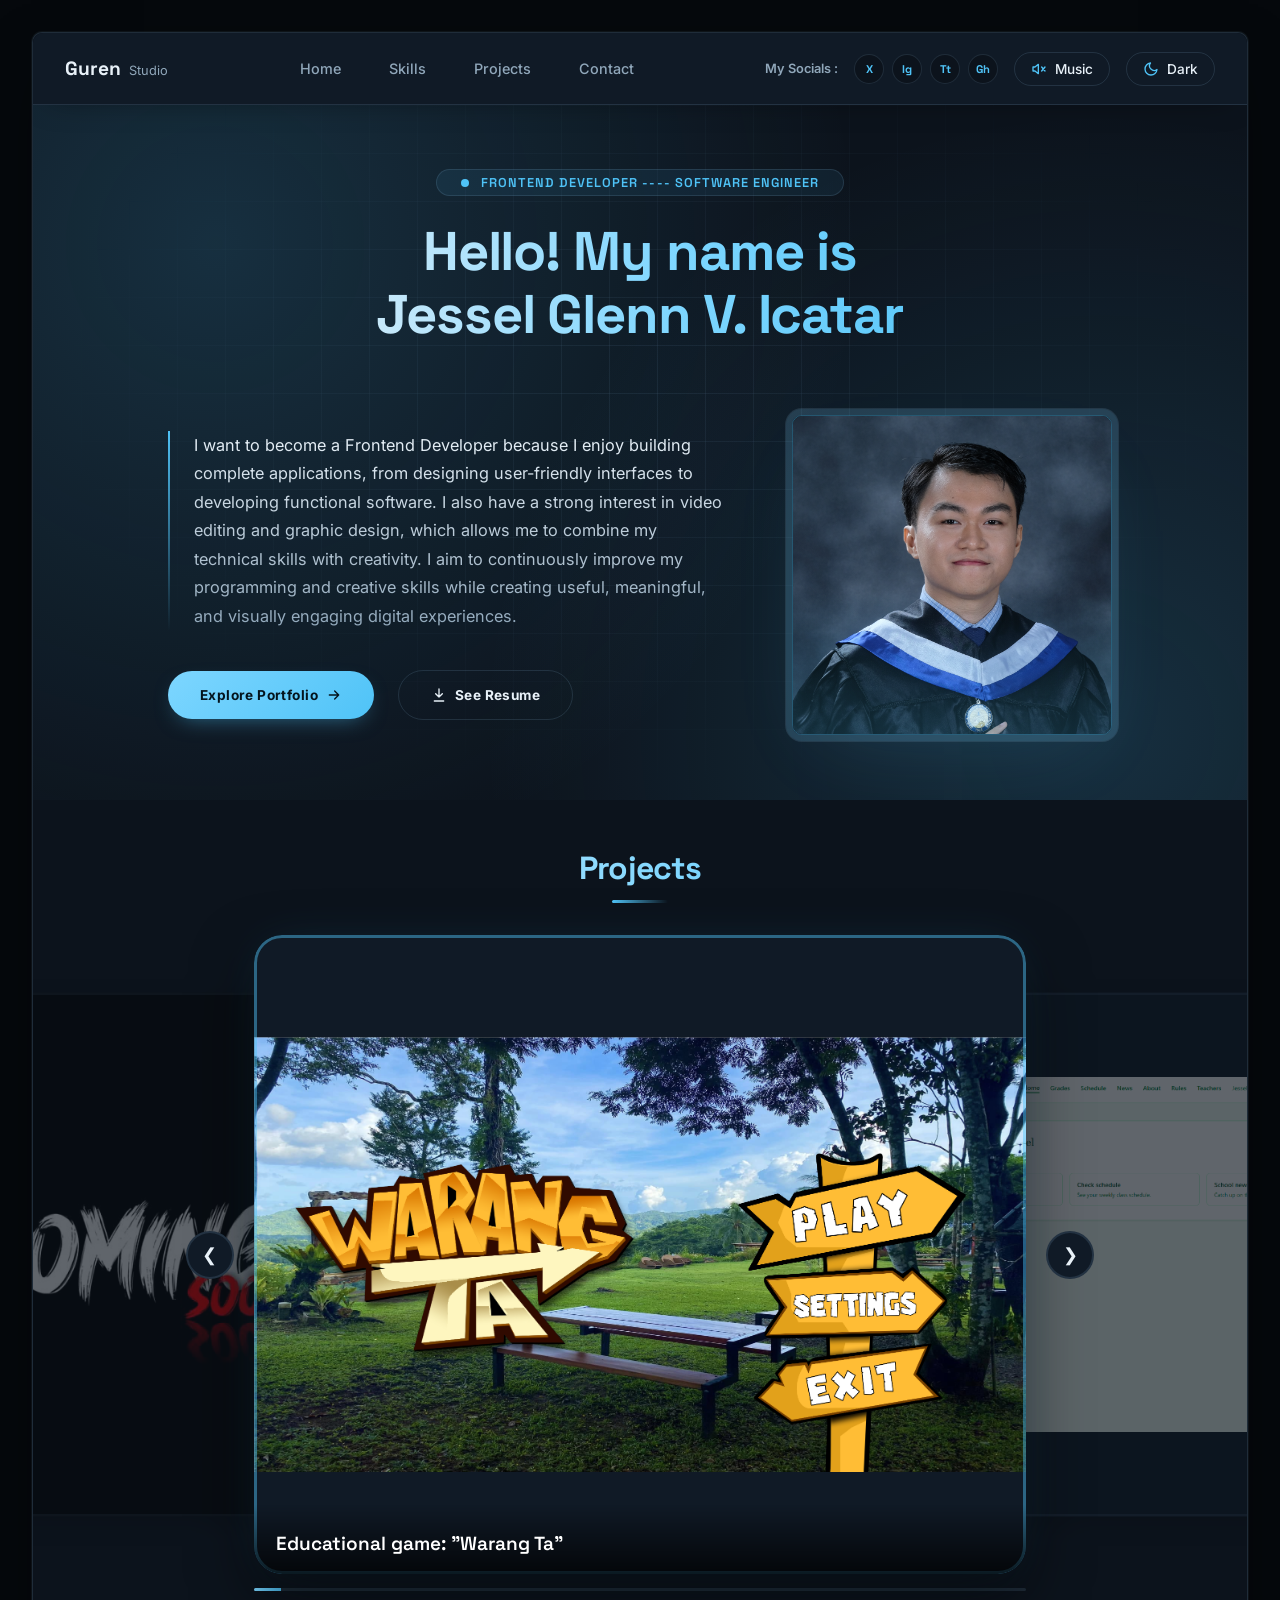
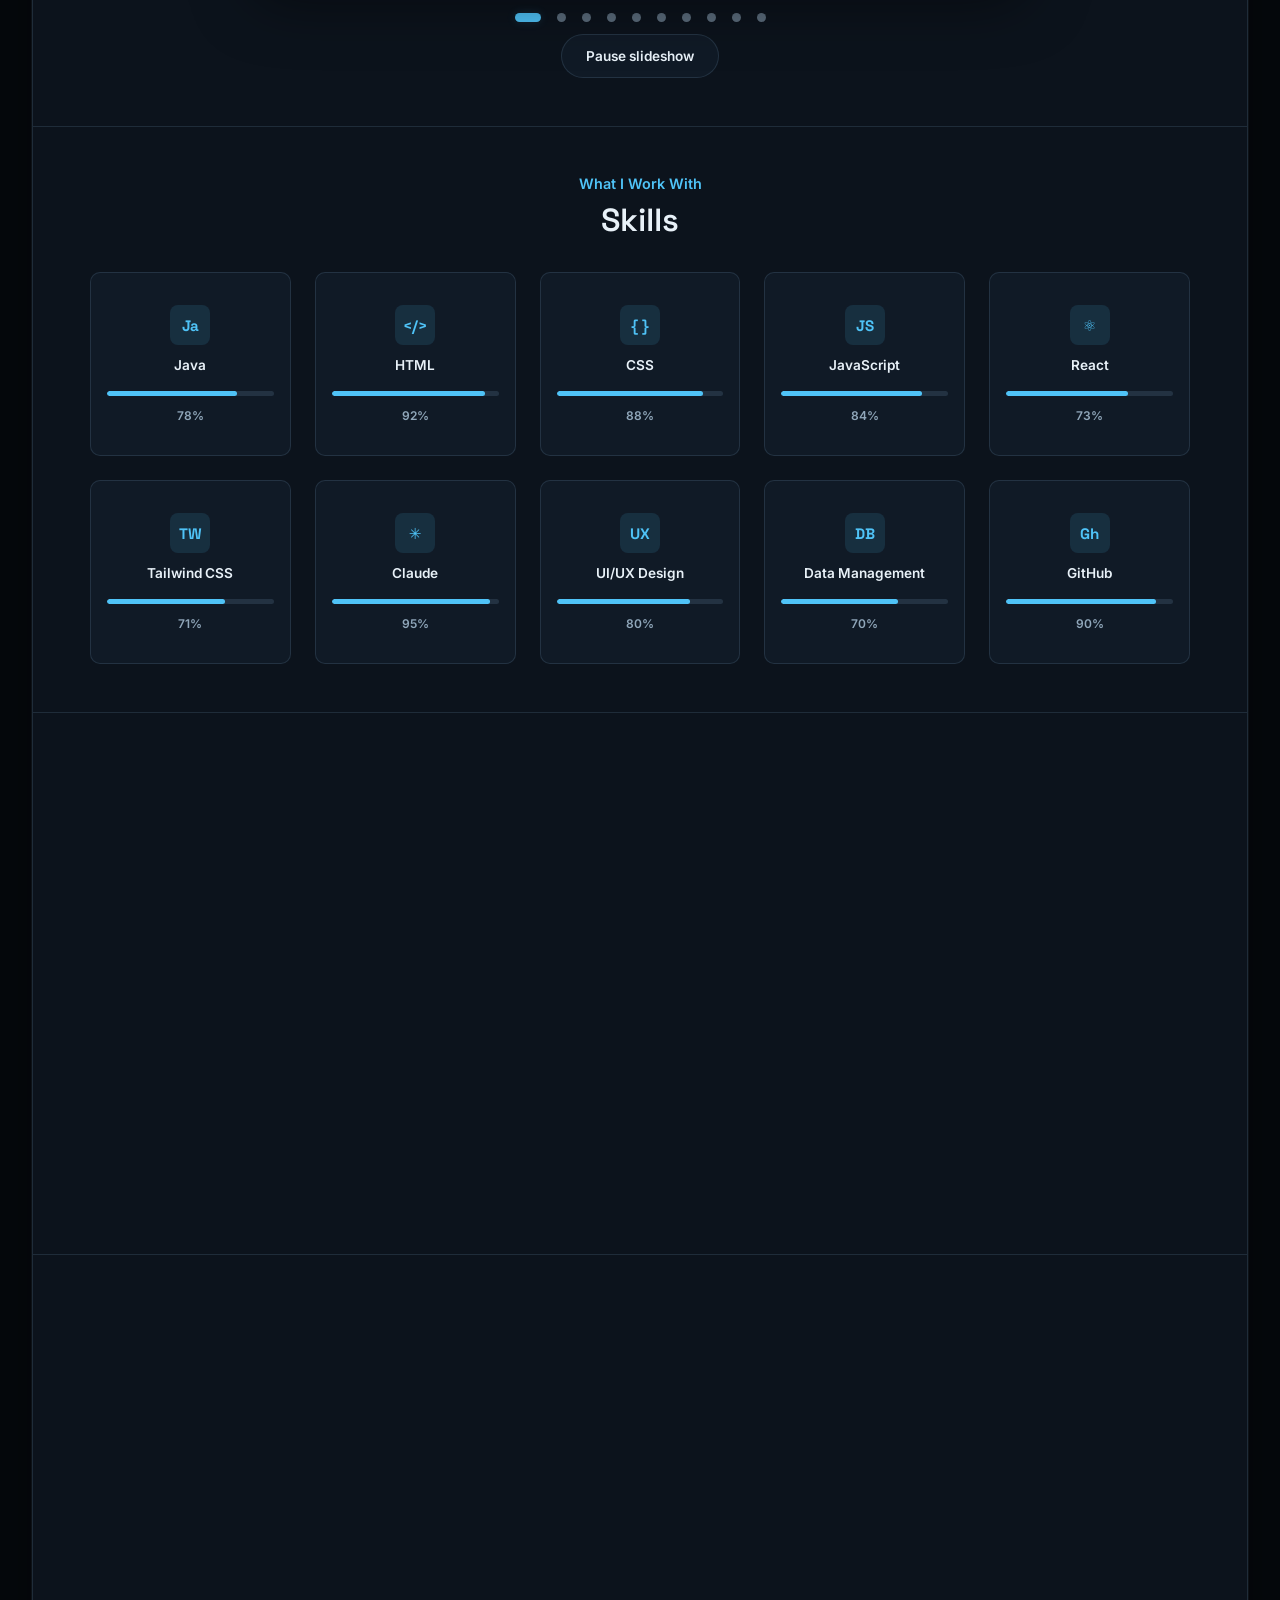
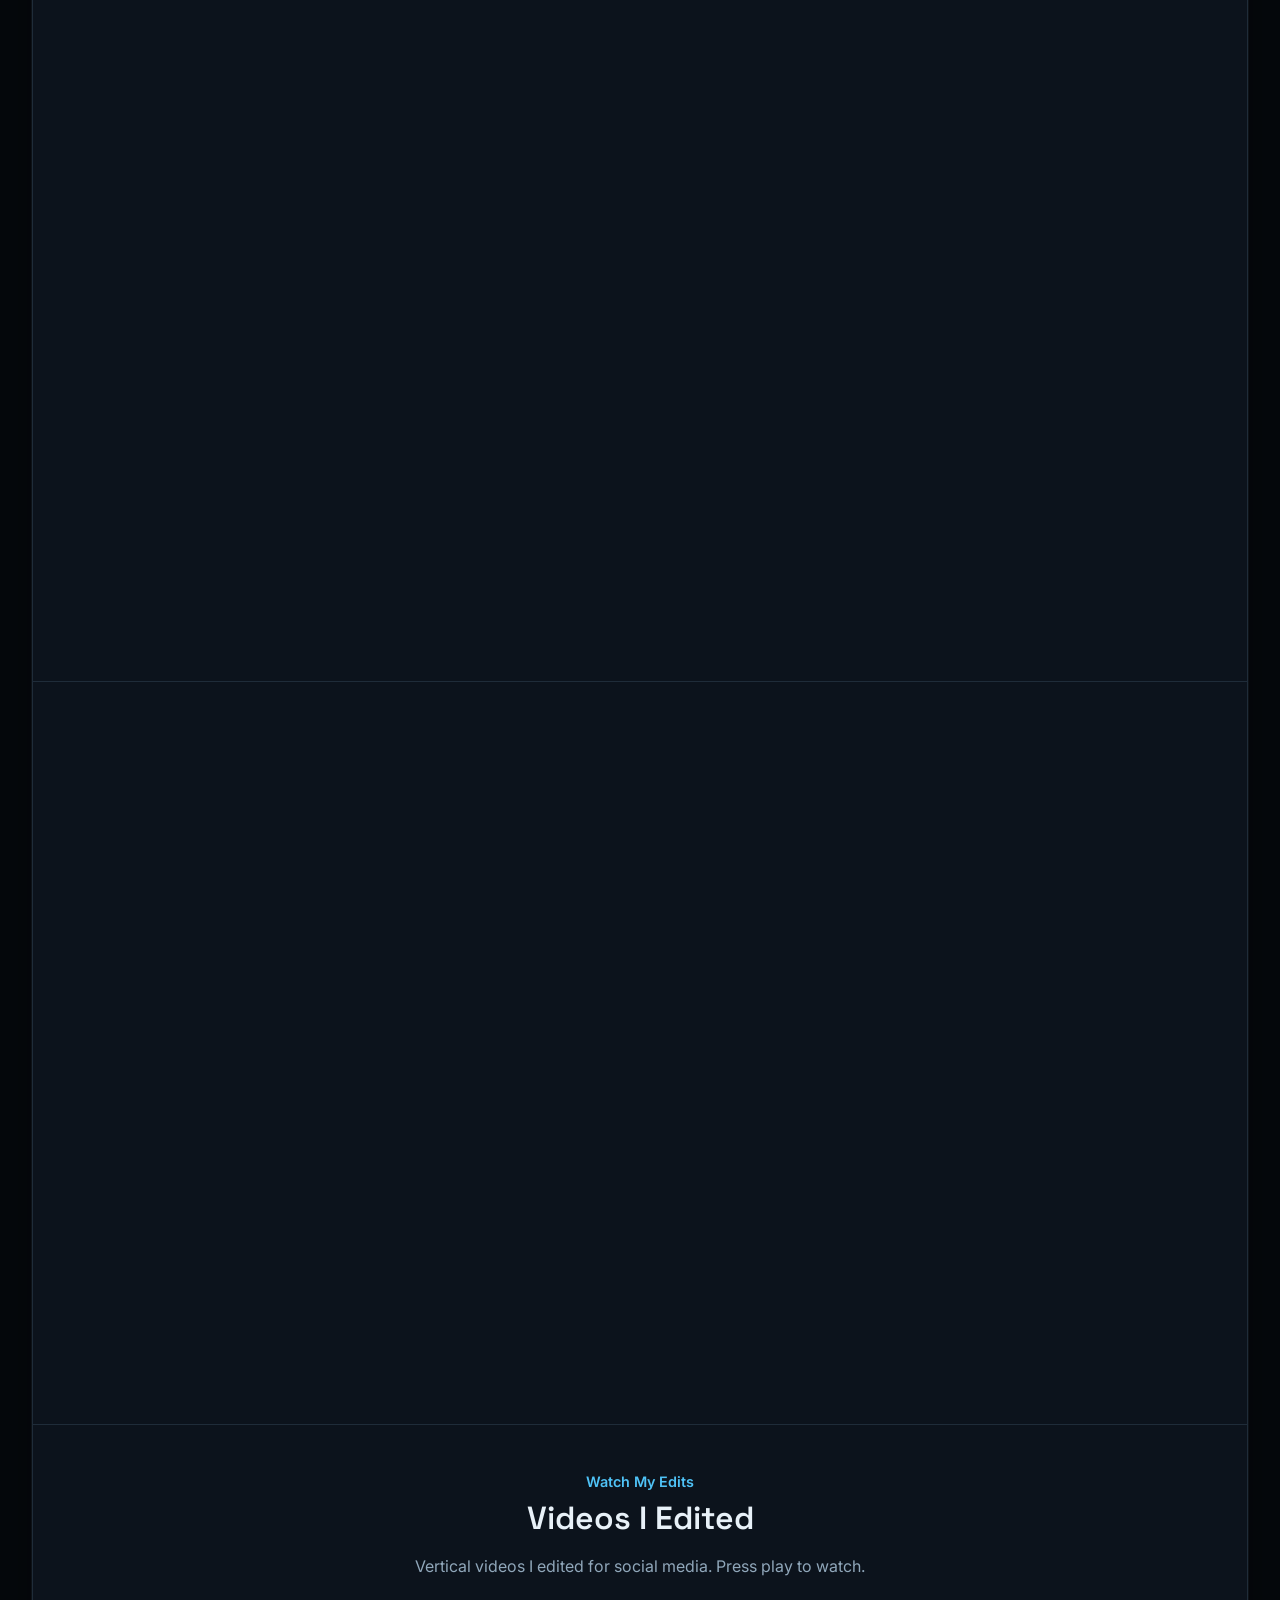
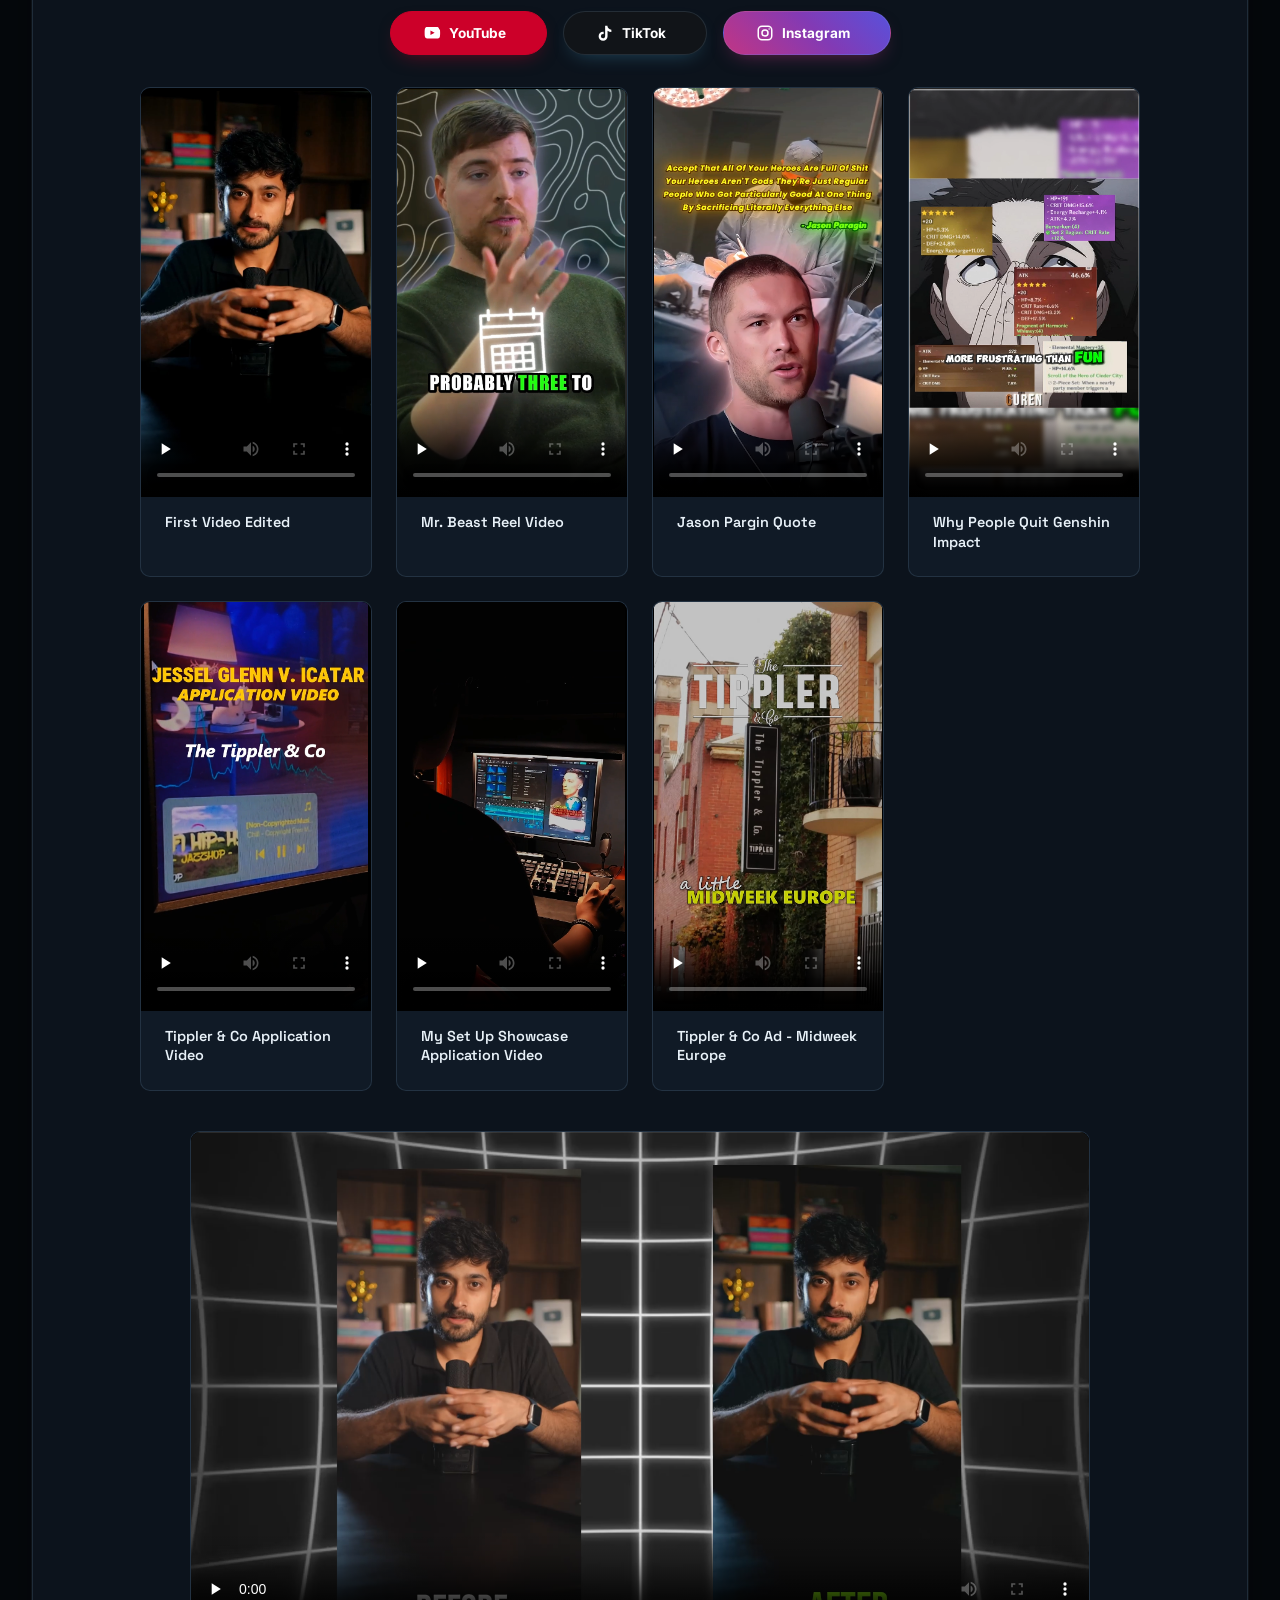
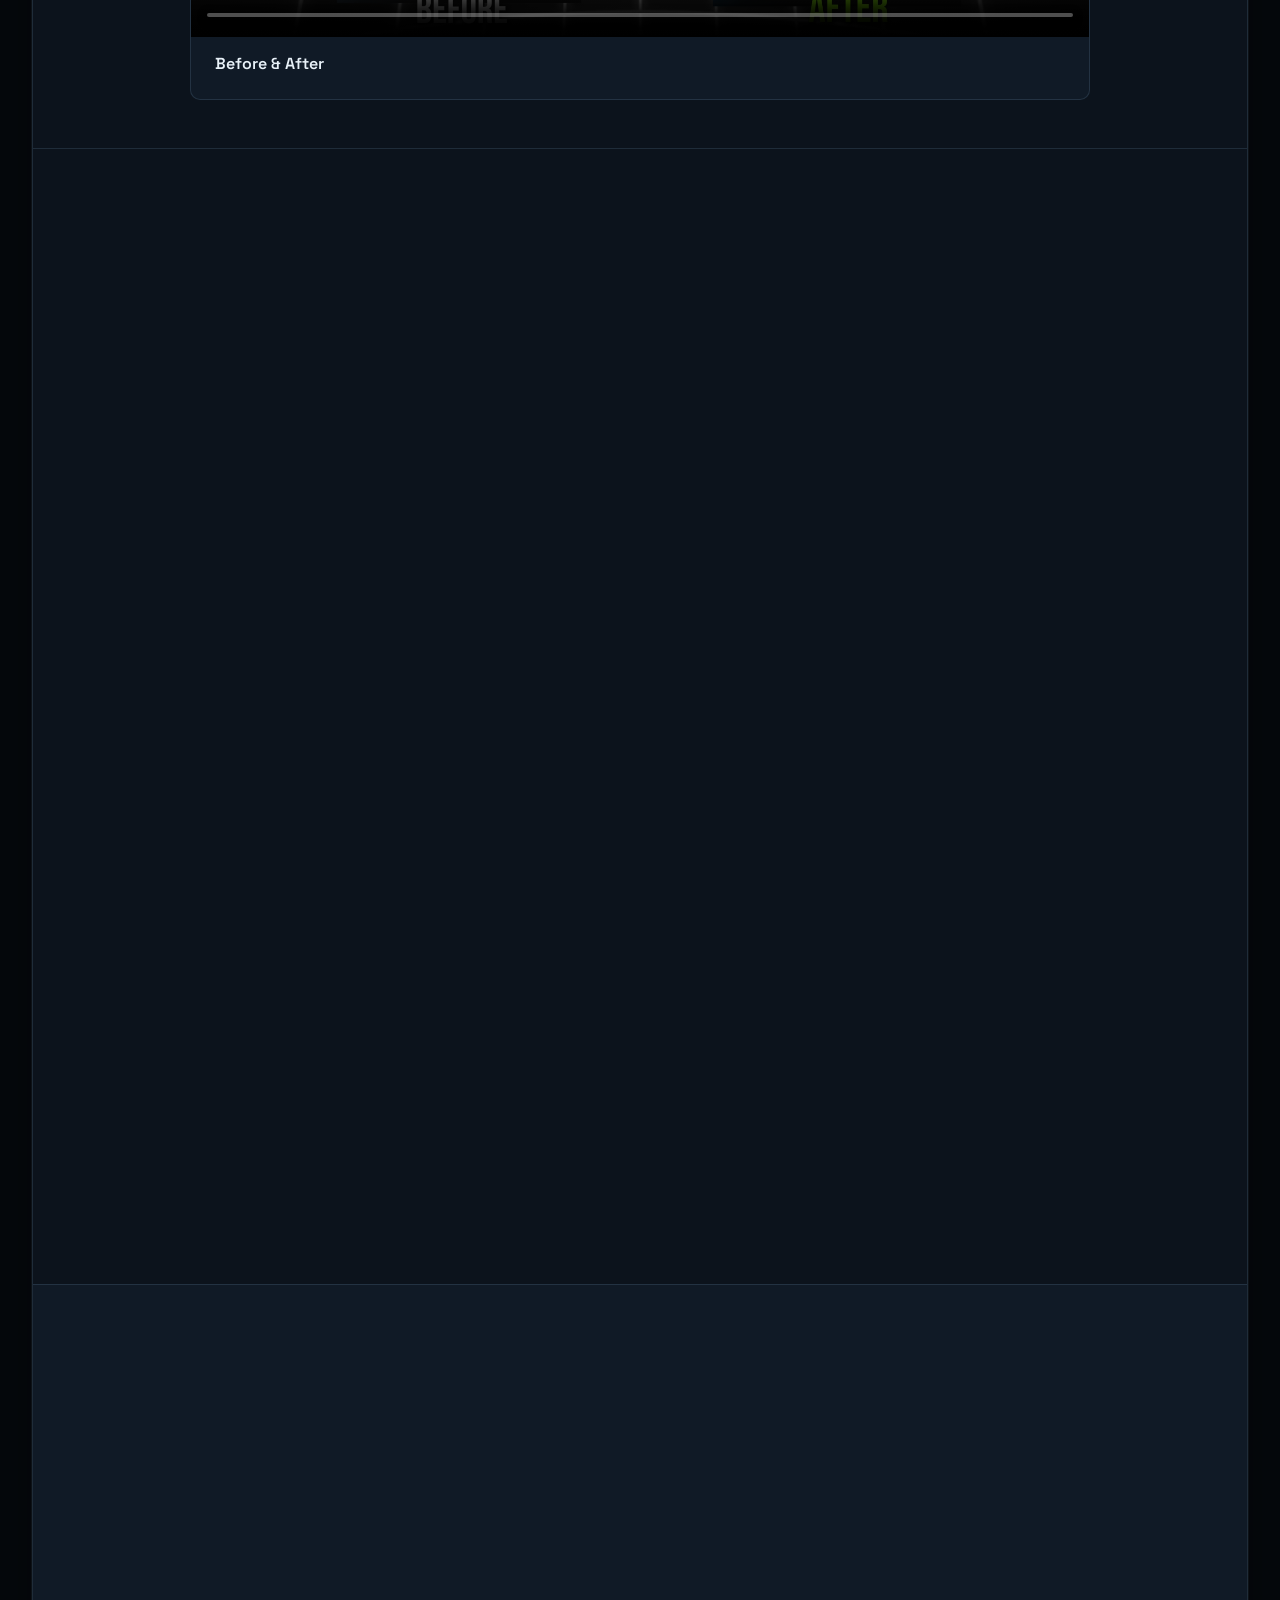
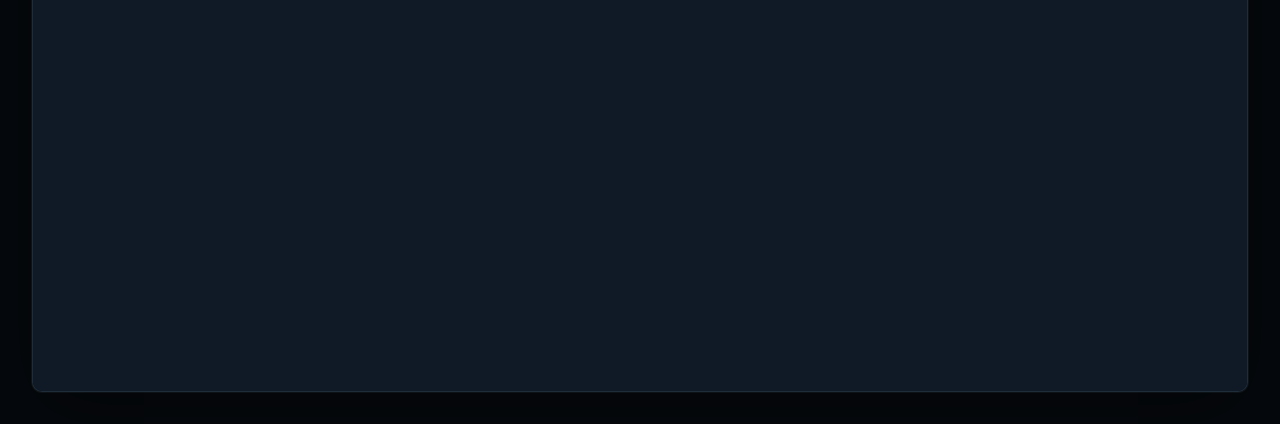
==== commit 9e051533: "add music button and made the header sticky" ====
--- a/Components/index.html
+++ b/Components/index.html
@@ -30,9 +30,9 @@
 
     <div class="main-section">
 
-        <!-- ============================================
-             HEADER
-             ============================================ -->
+                <!-- ============================================
+            HEADER
+            ============================================ -->
         <header class="header-section">
 
             <div class="left-header-section">
@@ -55,6 +55,19 @@
                     <a href="https://www.tiktok.com/@guren_senpai" target="_blank" rel="noopener noreferrer" class="header-social-icon" aria-label="TikTok, opens in a new tab"><span aria-hidden="true">Tt</span></a>
                     <a href="https://github.com/Gen67" target="_blank" rel="noopener noreferrer" class="header-social-icon" aria-label="GitHub, opens in a new tab"><span aria-hidden="true">Gh</span></a>
                 </div>
+
+                <!-- Music on/off. Starts off; the file only downloads when it is first turned on. -->
+                <button type="button" class="theme-toggle music-toggle" id="musicToggle" aria-label="Background music" aria-pressed="false">
+                    <svg viewBox="0 0 24 24" fill="none" stroke-width="2" stroke-linecap="round" stroke-linejoin="round" aria-hidden="true">
+                        <path d="M11 5 6 9H3v6h3l5 4V5z"></path>
+                        <path class="music-waves" d="M15.5 8.5a5 5 0 0 1 0 7M18.5 5.5a9 9 0 0 1 0 13"></path>
+                        <path class="music-mute" d="M16 9l5 6M21 9l-5 6"></path>
+                    </svg>
+                    <span>Music</span>
+                </button>
+                <audio id="bgMusic" loop preload="none">
+                    <source src="../Music/Arcana of Zipacna.mp3" type="audio/mpeg">
+                </audio>
 
                 <button type="button" class="theme-toggle" id="themeToggle" aria-label="Toggle light and dark mode" aria-pressed="false">
                     <svg id="themeIcon" viewBox="0 0 24 24" fill="none" stroke-width="2" stroke-linecap="round" stroke-linejoin="round" aria-hidden="true"></svg>
--- a/CSS_Folder/main.css
+++ b/CSS_Folder/main.css
@@ -112,6 +112,10 @@
     background-repeat: no-repeat;
 }
 
+html[data-theme="light"] .header-section {
+    box-shadow: 0 10px 30px -18px rgba(7, 89, 133, 0.35);
+}
+
 .main-section {
     display: flex;
     flex-direction: column;
@@ -123,6 +127,7 @@
     border-radius: var(--radius);
     position: relative;
     overflow: hidden;
+    overflow: clip;
     transition: background-color 0.2s ease, border-color 0.2s ease;
 }
 
@@ -147,6 +152,10 @@
     border-top-left-radius: var(--radius);
     border-top-right-radius: var(--radius);
     gap: var(--space-md);
+     position: sticky;
+    top: 0;
+    z-index: 50;  
+    box-shadow: 0 10px 30px -18px rgba(0, 0, 0, 0.5);
 }
 
 
@@ -287,6 +296,29 @@
     flex-shrink: 0;
 }
 
+.music-toggle .music-waves {
+    display: none;
+}
+
+.music-toggle[aria-pressed="true"] .music-waves {
+    display: inline;
+    animation: music-pulse 1.6s ease-in-out infinite;
+}
+
+.music-toggle[aria-pressed="true"] .music-mute {
+    display: none;
+}
+
+/* Highlighted while music is playing */
+.music-toggle[aria-pressed="true"] {
+    border-color: var(--accent);
+    background-color: rgba(var(--accent-rgb), 0.12);
+}
+
+@keyframes music-pulse {
+    0%, 100% { opacity: 1; }
+    50%      { opacity: 0.35; }
+}
 
 /* ============================================
    03 — INTRO SECTION
@@ -606,7 +638,6 @@
     max-width: 1200px;
     margin: 0 auto;
     padding: var(--space-xl) var(--space-lg);
-    scroll-margin-top: var(--header-height, 80px);
 }
 
 /* "My Work" heading */
@@ -2442,11 +2473,7 @@
 
 /* --- @media: Header --- */
 
-@media (max-width: 900px) {
-    .socials-label {
-        display: none;
-    }
-}
+
 
 /* The navigation stays visible on small screens (it used to be hidden with
    display: none, which left phone users with no way to jump to sections). */
@@ -2509,6 +2536,52 @@
 }
 
 
+/* Small desktops: hide the text labels so the header fits in one row */
+@media (max-width: 1200px) {
+    .socials-label {
+        display: none;
+    }
+}
+
+@media (min-width: 901px) and (max-width: 1200px) {
+    .theme-toggle span {
+        display: none;
+    }
+
+    .theme-toggle {
+        padding: var(--space-2xs);
+    }
+}
+
+/* Tablets and phones: stacked header that scrolls away normally.
+   (The navigation stays visible so visitors can still jump to sections.) */
+@media (max-width: 900px) {
+    .header-section {
+        position: static;
+        flex-direction: column;
+        align-items: center;
+        justify-content: center;
+        padding: var(--space-sm) var(--space-sm) var(--space-md);
+        gap: var(--space-sm);
+    }
+
+    .center-header-section {
+        flex-wrap: wrap;
+        justify-content: center;
+        gap: var(--space-2xs) var(--space-sm);
+    }
+
+    .left-header-section {
+        justify-content: center;
+    }
+
+    .right-header-section {
+        margin-left: 0;
+        justify-content: center;
+        flex-wrap: wrap;
+    }
+}
+
 /* --- @media: Intro --- */
 
 @media (max-width: 900px) {
@@ -2591,47 +2664,6 @@
 
 /* --- @media: Slider --- */
 
-@media (max-width: 768px) {
-    :root {
-        --frame-radius: 20px;
-        --side-scale: 0.86;
-    }
-
-    .slider-wrap {
-        padding: var(--space-lg) var(--space-sm);
-    }
-
-    .slides {
-        width: 82%;
-        margin: 0 auto;
-    }
-
-    .slide.prev-slide {
-        transform: scale(var(--side-scale)) translate3d(-60%, 0, 0);
-    }
-
-    .slide.next-slide {
-        transform: scale(var(--side-scale)) translate3d(60%, 0, 0);
-    }
-
-    .progress-track {
-        width: 82%;
-    }
-
-    .nav-btn {
-        width: 38px;
-        height: 38px;
-        font-size: 15px;
-    }
-
-    .prev-btn {
-        left: 1%;
-    }
-
-    .next-btn {
-        right: 1%;
-    }
-}
 
 @media (max-width: 480px) {
     .slides {
@@ -3021,4 +3053,9 @@
         width: 100% !important;
         margin-top: 24px !important;
     }
-}+}
+@media (min-width: 901px) {
+    html {
+        scroll-padding-top: calc(var(--header-height) + var(--space-md));
+    }
+}
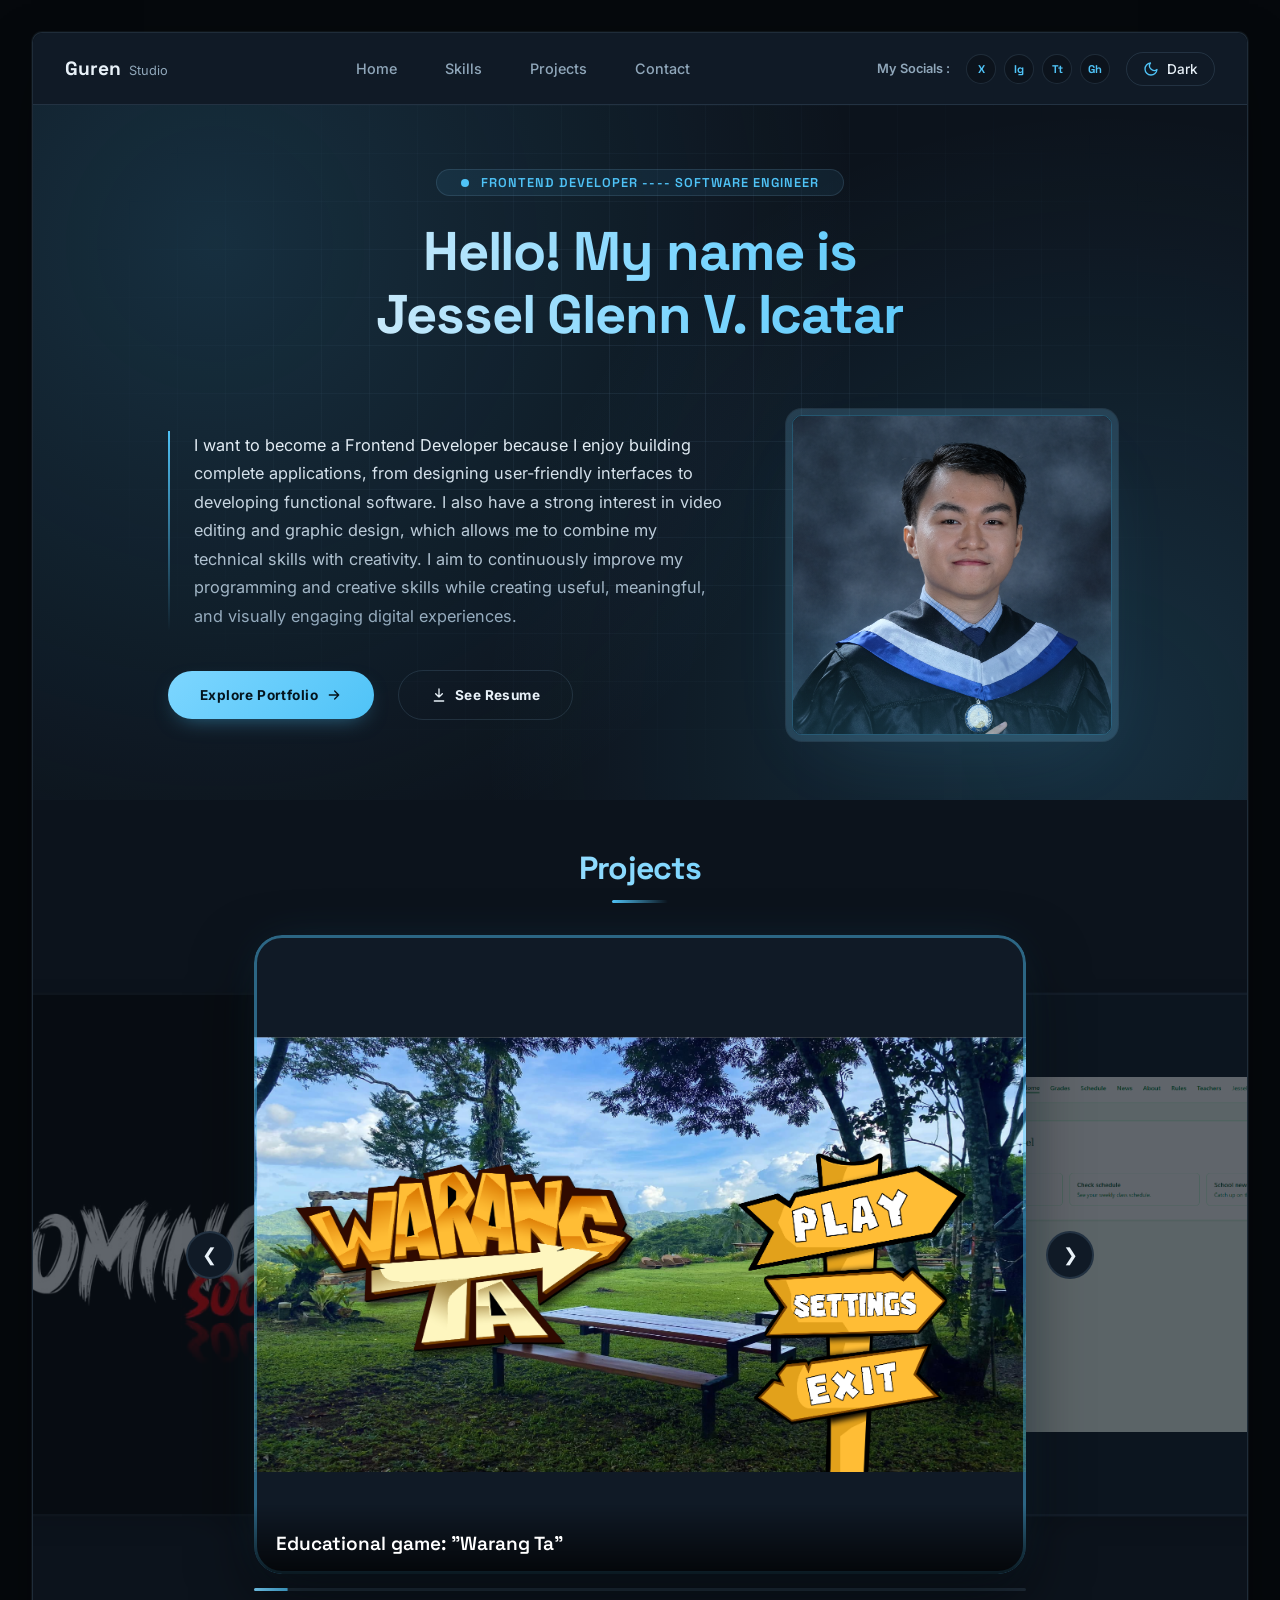
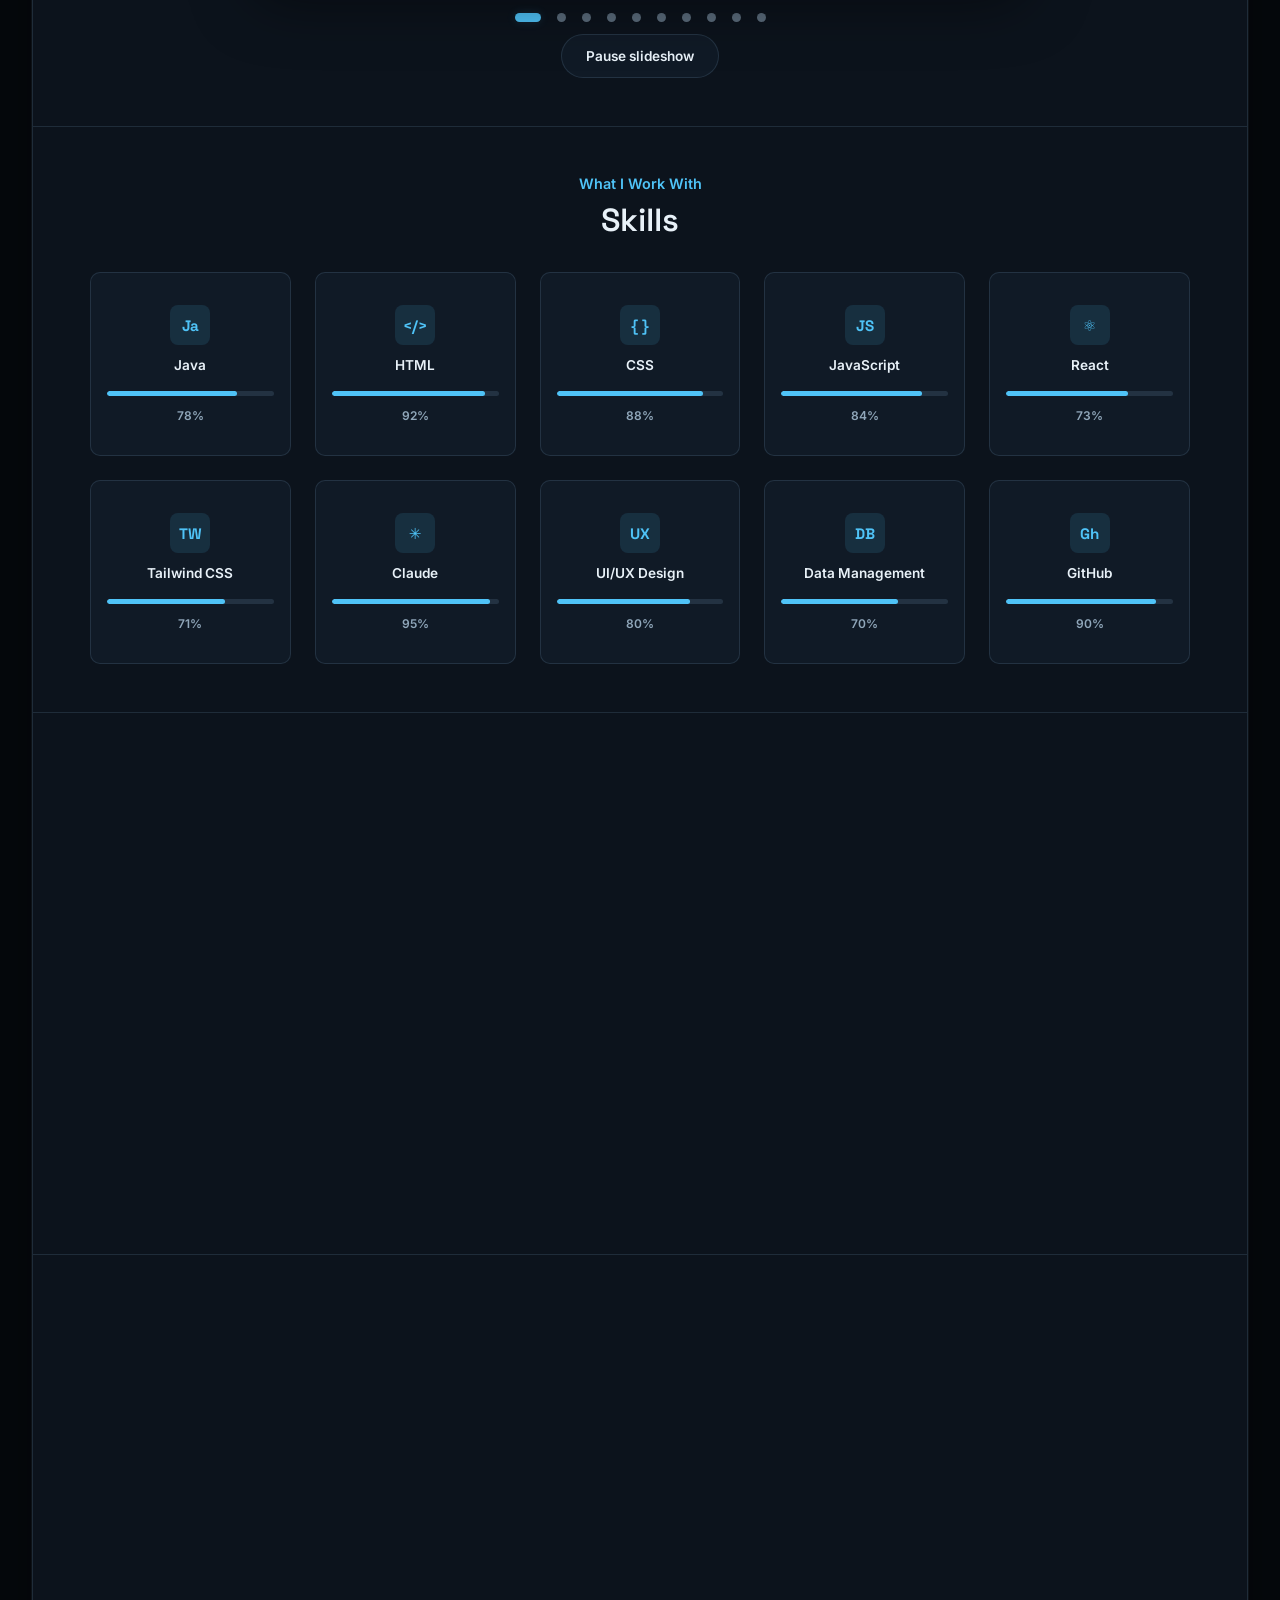
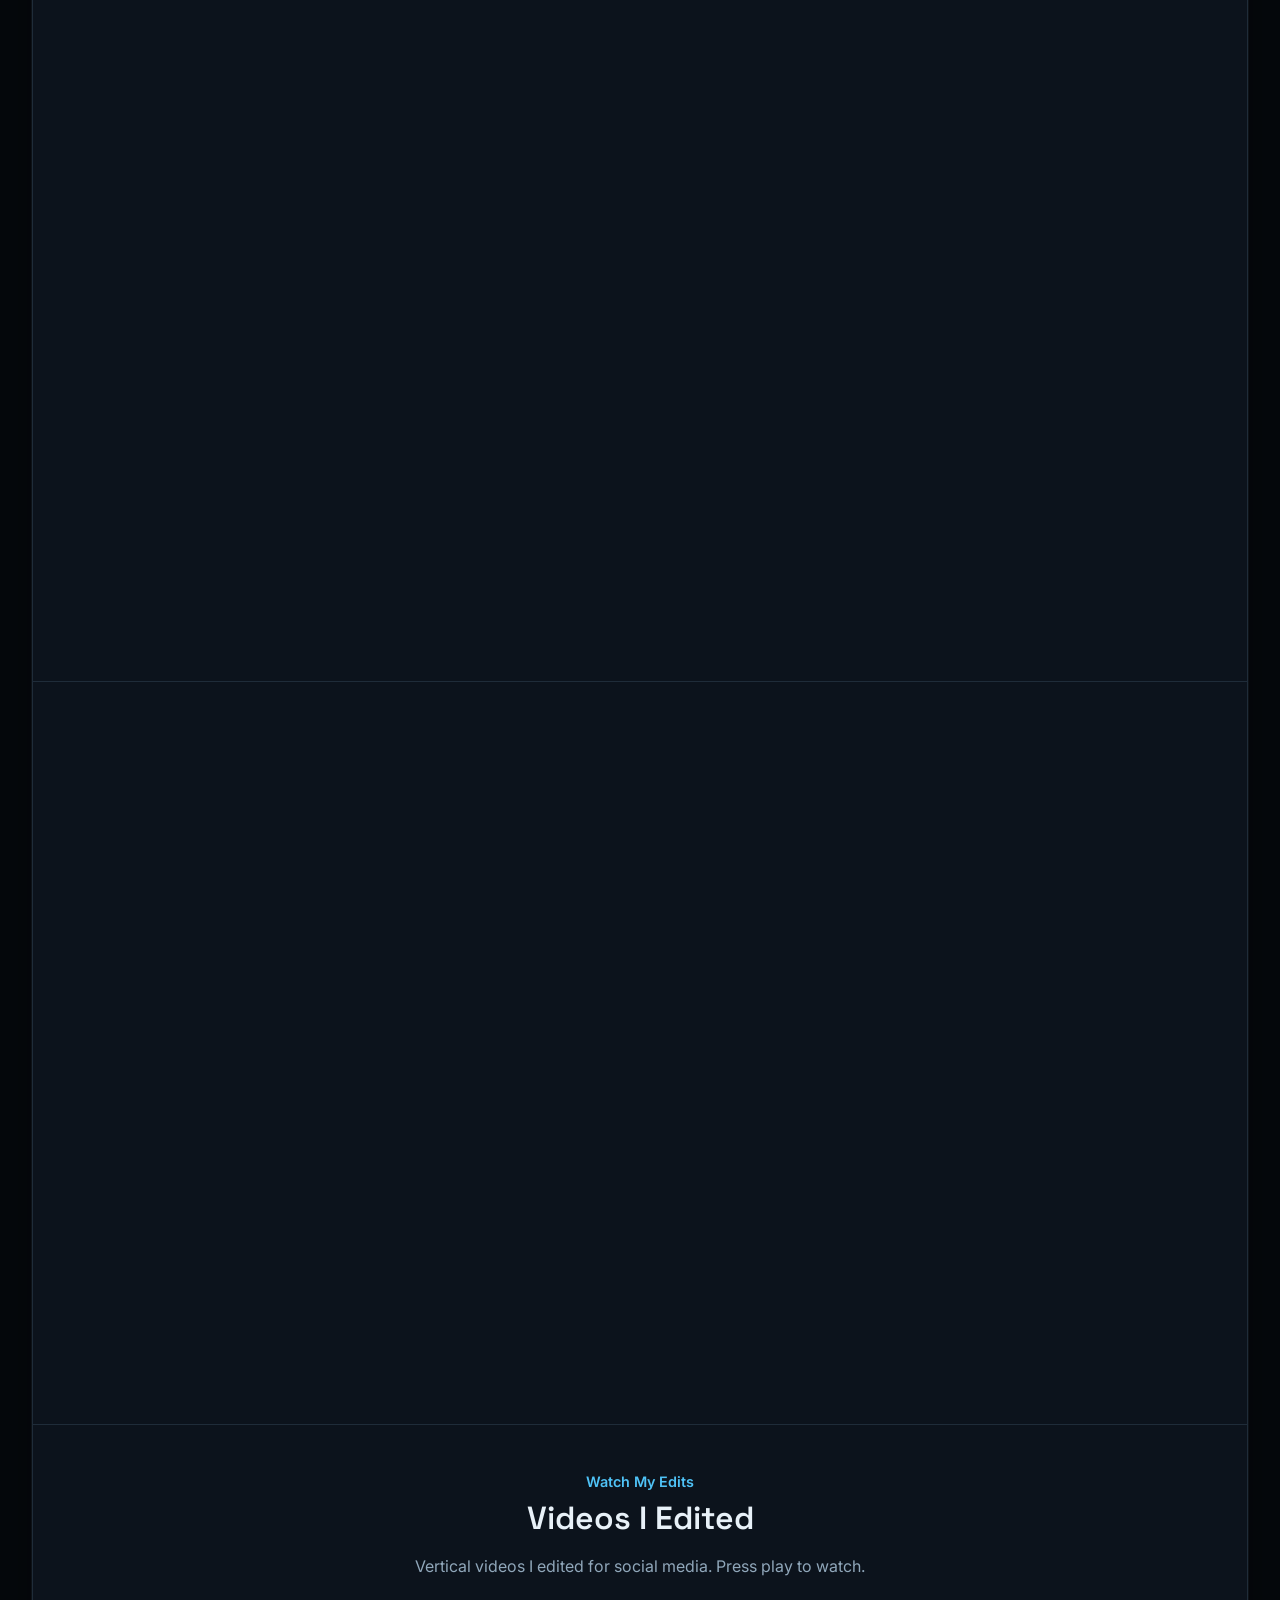
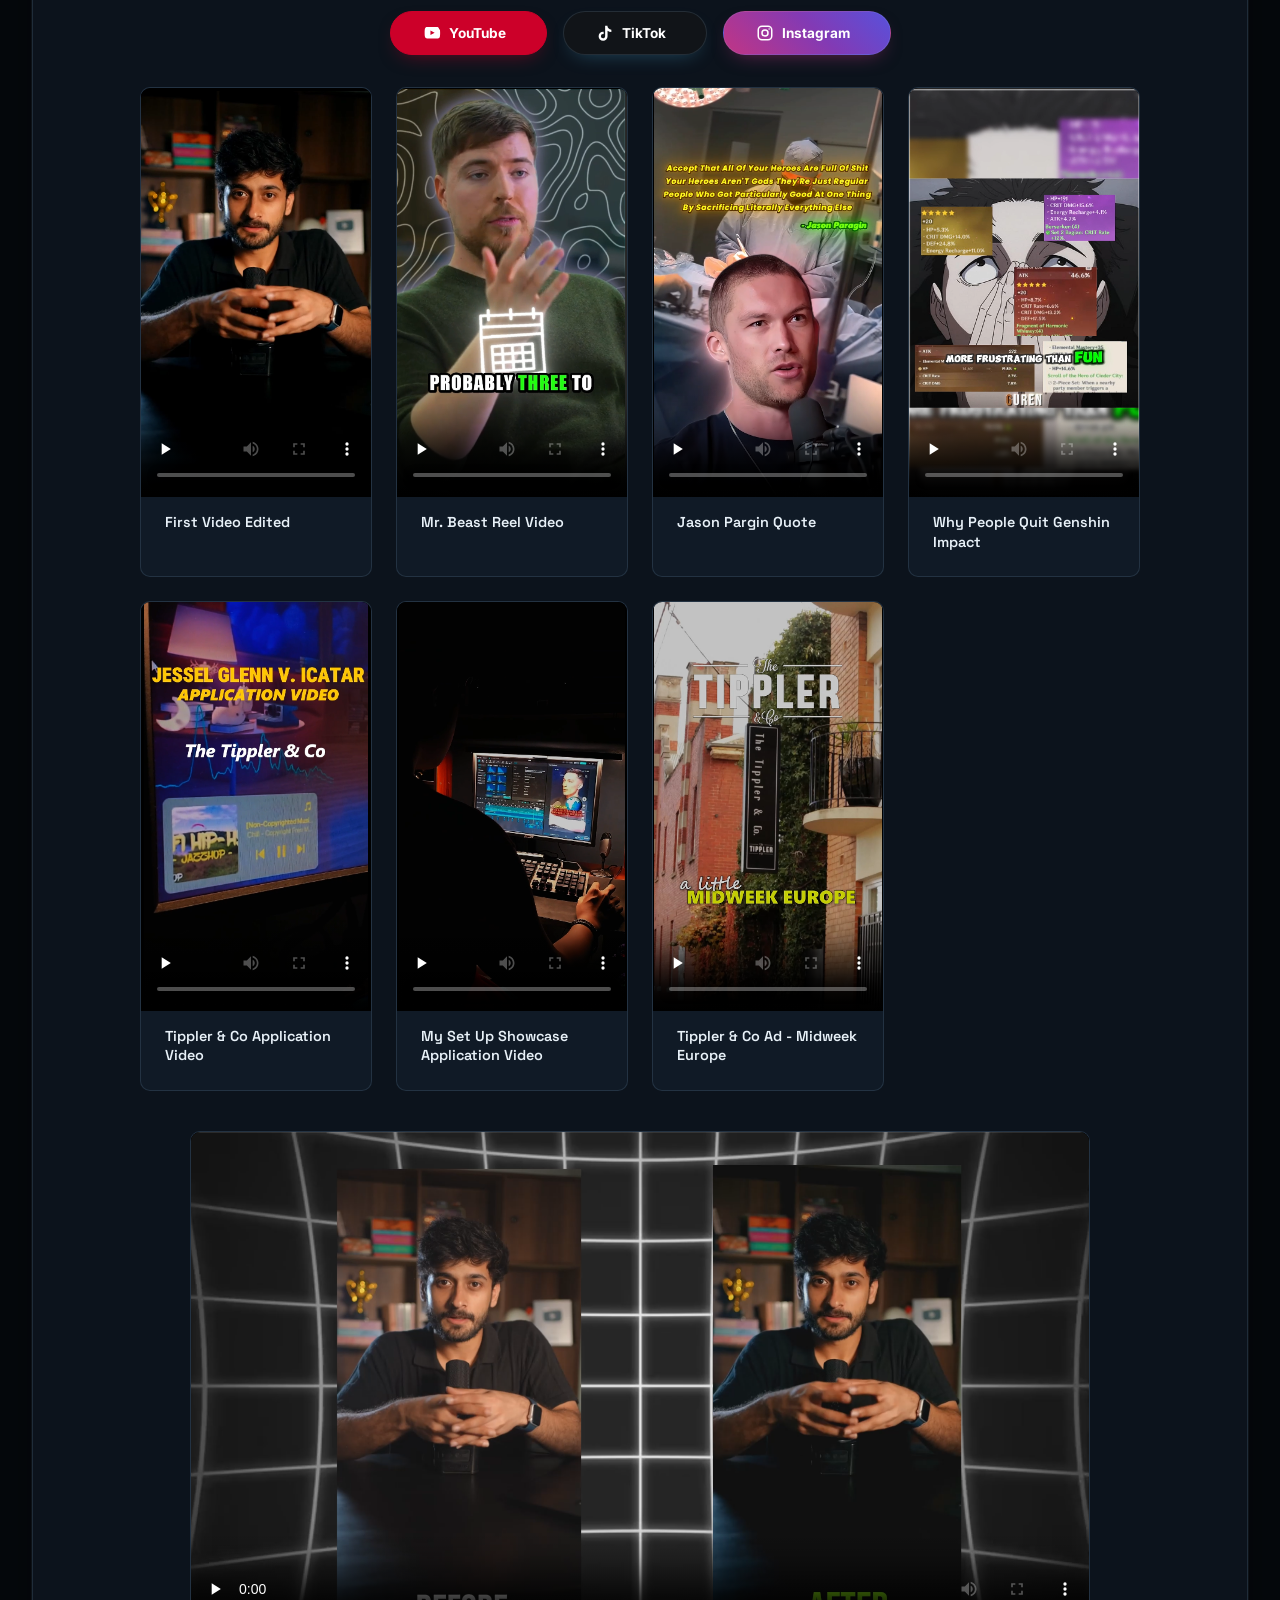
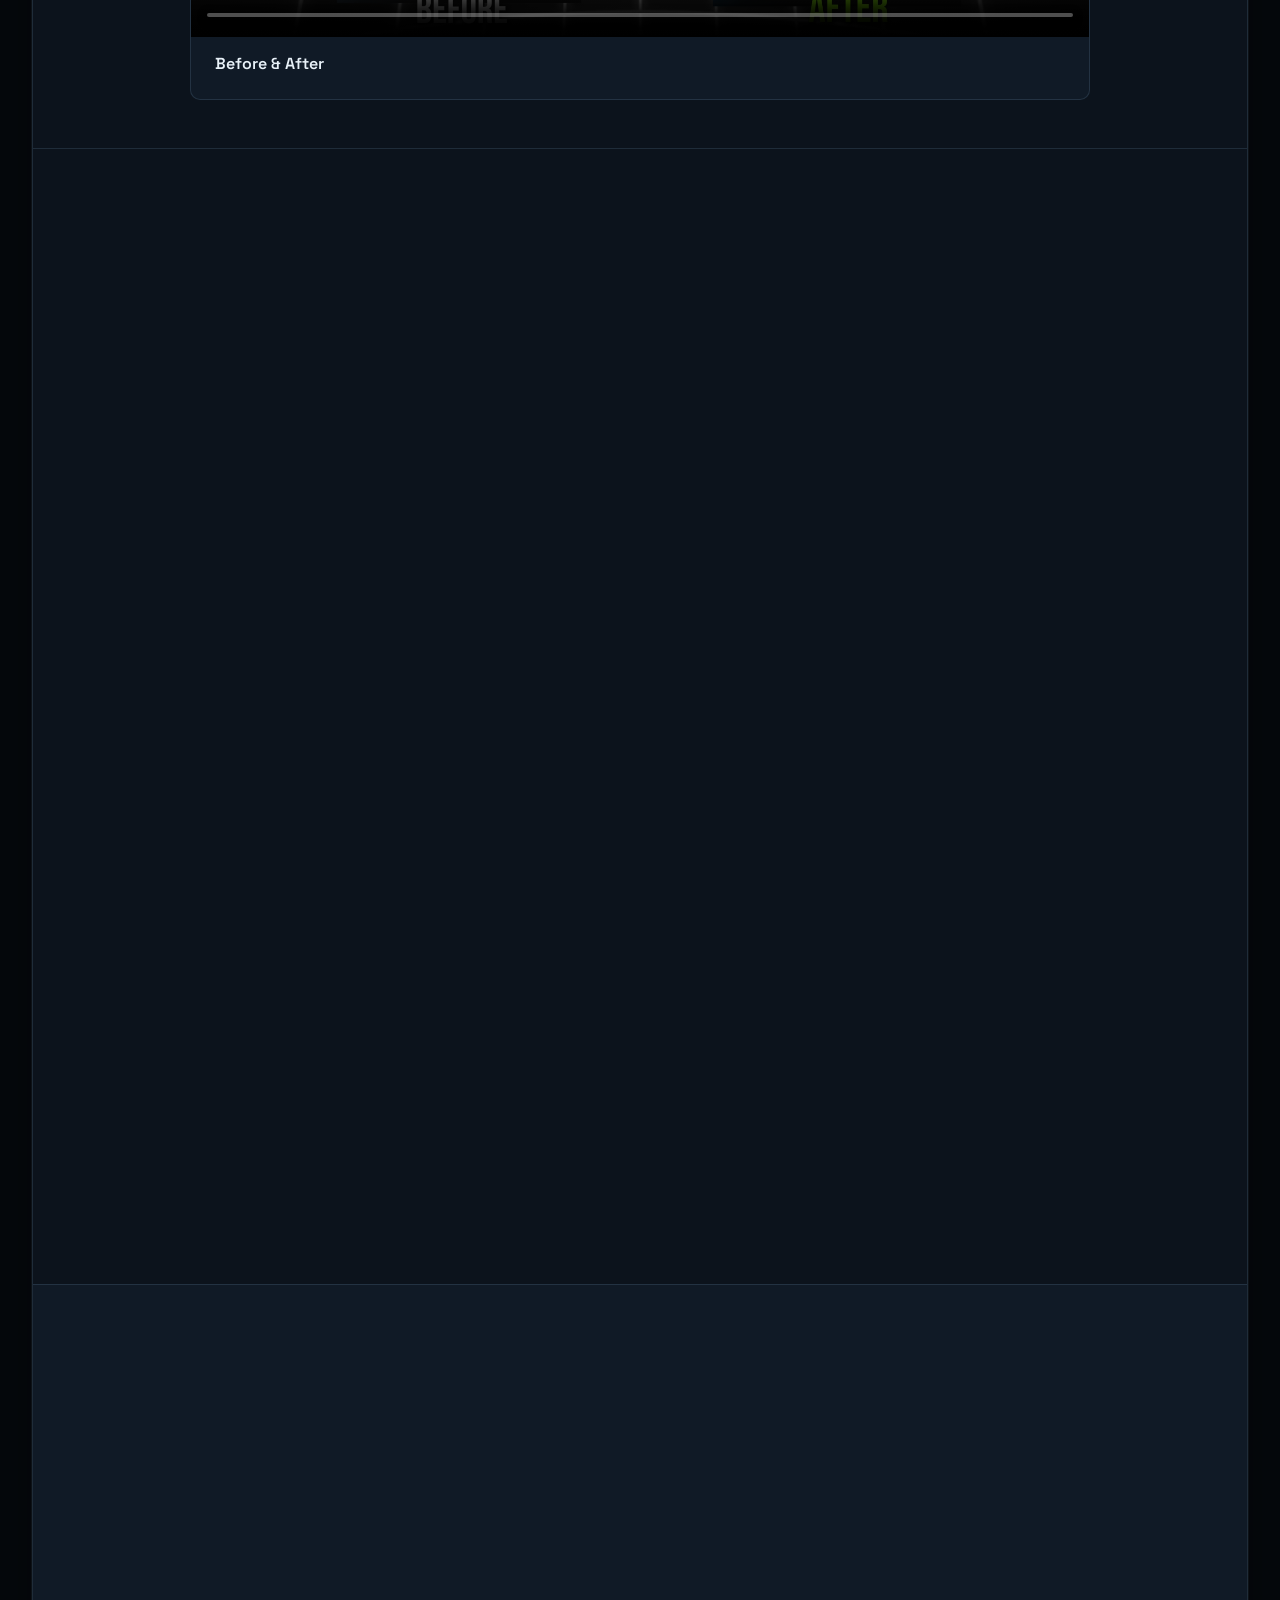
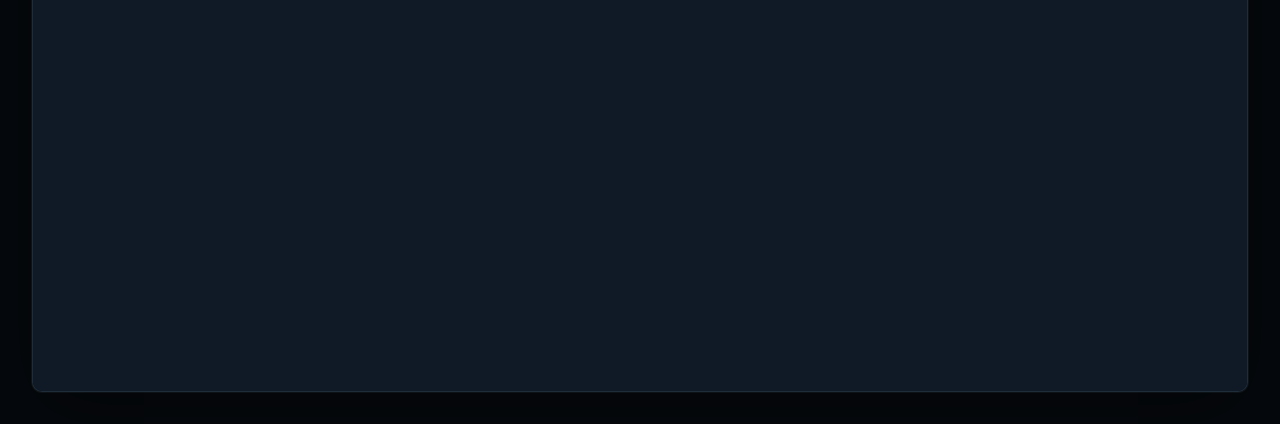
==== commit 85aaec02: "revert becauce of header and music bug" ====
--- a/Components/index.html
+++ b/Components/index.html
@@ -30,9 +30,9 @@
 
     <div class="main-section">
 
-                <!-- ============================================
-            HEADER
-            ============================================ -->
+        <!-- ============================================
+             HEADER
+             ============================================ -->
         <header class="header-section">
 
             <div class="left-header-section">
@@ -55,19 +55,6 @@
                     <a href="https://www.tiktok.com/@guren_senpai" target="_blank" rel="noopener noreferrer" class="header-social-icon" aria-label="TikTok, opens in a new tab"><span aria-hidden="true">Tt</span></a>
                     <a href="https://github.com/Gen67" target="_blank" rel="noopener noreferrer" class="header-social-icon" aria-label="GitHub, opens in a new tab"><span aria-hidden="true">Gh</span></a>
                 </div>
-
-                <!-- Music on/off. Starts off; the file only downloads when it is first turned on. -->
-                <button type="button" class="theme-toggle music-toggle" id="musicToggle" aria-label="Background music" aria-pressed="false">
-                    <svg viewBox="0 0 24 24" fill="none" stroke-width="2" stroke-linecap="round" stroke-linejoin="round" aria-hidden="true">
-                        <path d="M11 5 6 9H3v6h3l5 4V5z"></path>
-                        <path class="music-waves" d="M15.5 8.5a5 5 0 0 1 0 7M18.5 5.5a9 9 0 0 1 0 13"></path>
-                        <path class="music-mute" d="M16 9l5 6M21 9l-5 6"></path>
-                    </svg>
-                    <span>Music</span>
-                </button>
-                <audio id="bgMusic" loop preload="none">
-                    <source src="../Music/Arcana of Zipacna.mp3" type="audio/mpeg">
-                </audio>
 
                 <button type="button" class="theme-toggle" id="themeToggle" aria-label="Toggle light and dark mode" aria-pressed="false">
                     <svg id="themeIcon" viewBox="0 0 24 24" fill="none" stroke-width="2" stroke-linecap="round" stroke-linejoin="round" aria-hidden="true"></svg>
--- a/CSS_Folder/main.css
+++ b/CSS_Folder/main.css
@@ -112,10 +112,6 @@
     background-repeat: no-repeat;
 }
 
-html[data-theme="light"] .header-section {
-    box-shadow: 0 10px 30px -18px rgba(7, 89, 133, 0.35);
-}
-
 .main-section {
     display: flex;
     flex-direction: column;
@@ -127,7 +123,6 @@
     border-radius: var(--radius);
     position: relative;
     overflow: hidden;
-    overflow: clip;
     transition: background-color 0.2s ease, border-color 0.2s ease;
 }
 
@@ -152,10 +147,6 @@
     border-top-left-radius: var(--radius);
     border-top-right-radius: var(--radius);
     gap: var(--space-md);
-     position: sticky;
-    top: 0;
-    z-index: 50;  
-    box-shadow: 0 10px 30px -18px rgba(0, 0, 0, 0.5);
 }
 
 
@@ -296,29 +287,6 @@
     flex-shrink: 0;
 }
 
-.music-toggle .music-waves {
-    display: none;
-}
-
-.music-toggle[aria-pressed="true"] .music-waves {
-    display: inline;
-    animation: music-pulse 1.6s ease-in-out infinite;
-}
-
-.music-toggle[aria-pressed="true"] .music-mute {
-    display: none;
-}
-
-/* Highlighted while music is playing */
-.music-toggle[aria-pressed="true"] {
-    border-color: var(--accent);
-    background-color: rgba(var(--accent-rgb), 0.12);
-}
-
-@keyframes music-pulse {
-    0%, 100% { opacity: 1; }
-    50%      { opacity: 0.35; }
-}
 
 /* ============================================
    03 — INTRO SECTION
@@ -638,6 +606,7 @@
     max-width: 1200px;
     margin: 0 auto;
     padding: var(--space-xl) var(--space-lg);
+    scroll-margin-top: var(--header-height, 80px);
 }
 
 /* "My Work" heading */
@@ -2473,7 +2442,11 @@
 
 /* --- @media: Header --- */
 
-
+@media (max-width: 900px) {
+    .socials-label {
+        display: none;
+    }
+}
 
 /* The navigation stays visible on small screens (it used to be hidden with
    display: none, which left phone users with no way to jump to sections). */
@@ -2536,52 +2509,6 @@
 }
 
 
-/* Small desktops: hide the text labels so the header fits in one row */
-@media (max-width: 1200px) {
-    .socials-label {
-        display: none;
-    }
-}
-
-@media (min-width: 901px) and (max-width: 1200px) {
-    .theme-toggle span {
-        display: none;
-    }
-
-    .theme-toggle {
-        padding: var(--space-2xs);
-    }
-}
-
-/* Tablets and phones: stacked header that scrolls away normally.
-   (The navigation stays visible so visitors can still jump to sections.) */
-@media (max-width: 900px) {
-    .header-section {
-        position: static;
-        flex-direction: column;
-        align-items: center;
-        justify-content: center;
-        padding: var(--space-sm) var(--space-sm) var(--space-md);
-        gap: var(--space-sm);
-    }
-
-    .center-header-section {
-        flex-wrap: wrap;
-        justify-content: center;
-        gap: var(--space-2xs) var(--space-sm);
-    }
-
-    .left-header-section {
-        justify-content: center;
-    }
-
-    .right-header-section {
-        margin-left: 0;
-        justify-content: center;
-        flex-wrap: wrap;
-    }
-}
-
 /* --- @media: Intro --- */
 
 @media (max-width: 900px) {
@@ -2664,6 +2591,47 @@
 
 /* --- @media: Slider --- */
 
+@media (max-width: 768px) {
+    :root {
+        --frame-radius: 20px;
+        --side-scale: 0.86;
+    }
+
+    .slider-wrap {
+        padding: var(--space-lg) var(--space-sm);
+    }
+
+    .slides {
+        width: 82%;
+        margin: 0 auto;
+    }
+
+    .slide.prev-slide {
+        transform: scale(var(--side-scale)) translate3d(-60%, 0, 0);
+    }
+
+    .slide.next-slide {
+        transform: scale(var(--side-scale)) translate3d(60%, 0, 0);
+    }
+
+    .progress-track {
+        width: 82%;
+    }
+
+    .nav-btn {
+        width: 38px;
+        height: 38px;
+        font-size: 15px;
+    }
+
+    .prev-btn {
+        left: 1%;
+    }
+
+    .next-btn {
+        right: 1%;
+    }
+}
 
 @media (max-width: 480px) {
     .slides {
@@ -3053,9 +3021,4 @@
         width: 100% !important;
         margin-top: 24px !important;
     }
-}
-@media (min-width: 901px) {
-    html {
-        scroll-padding-top: calc(var(--header-height) + var(--space-md));
-    }
-}
+}
